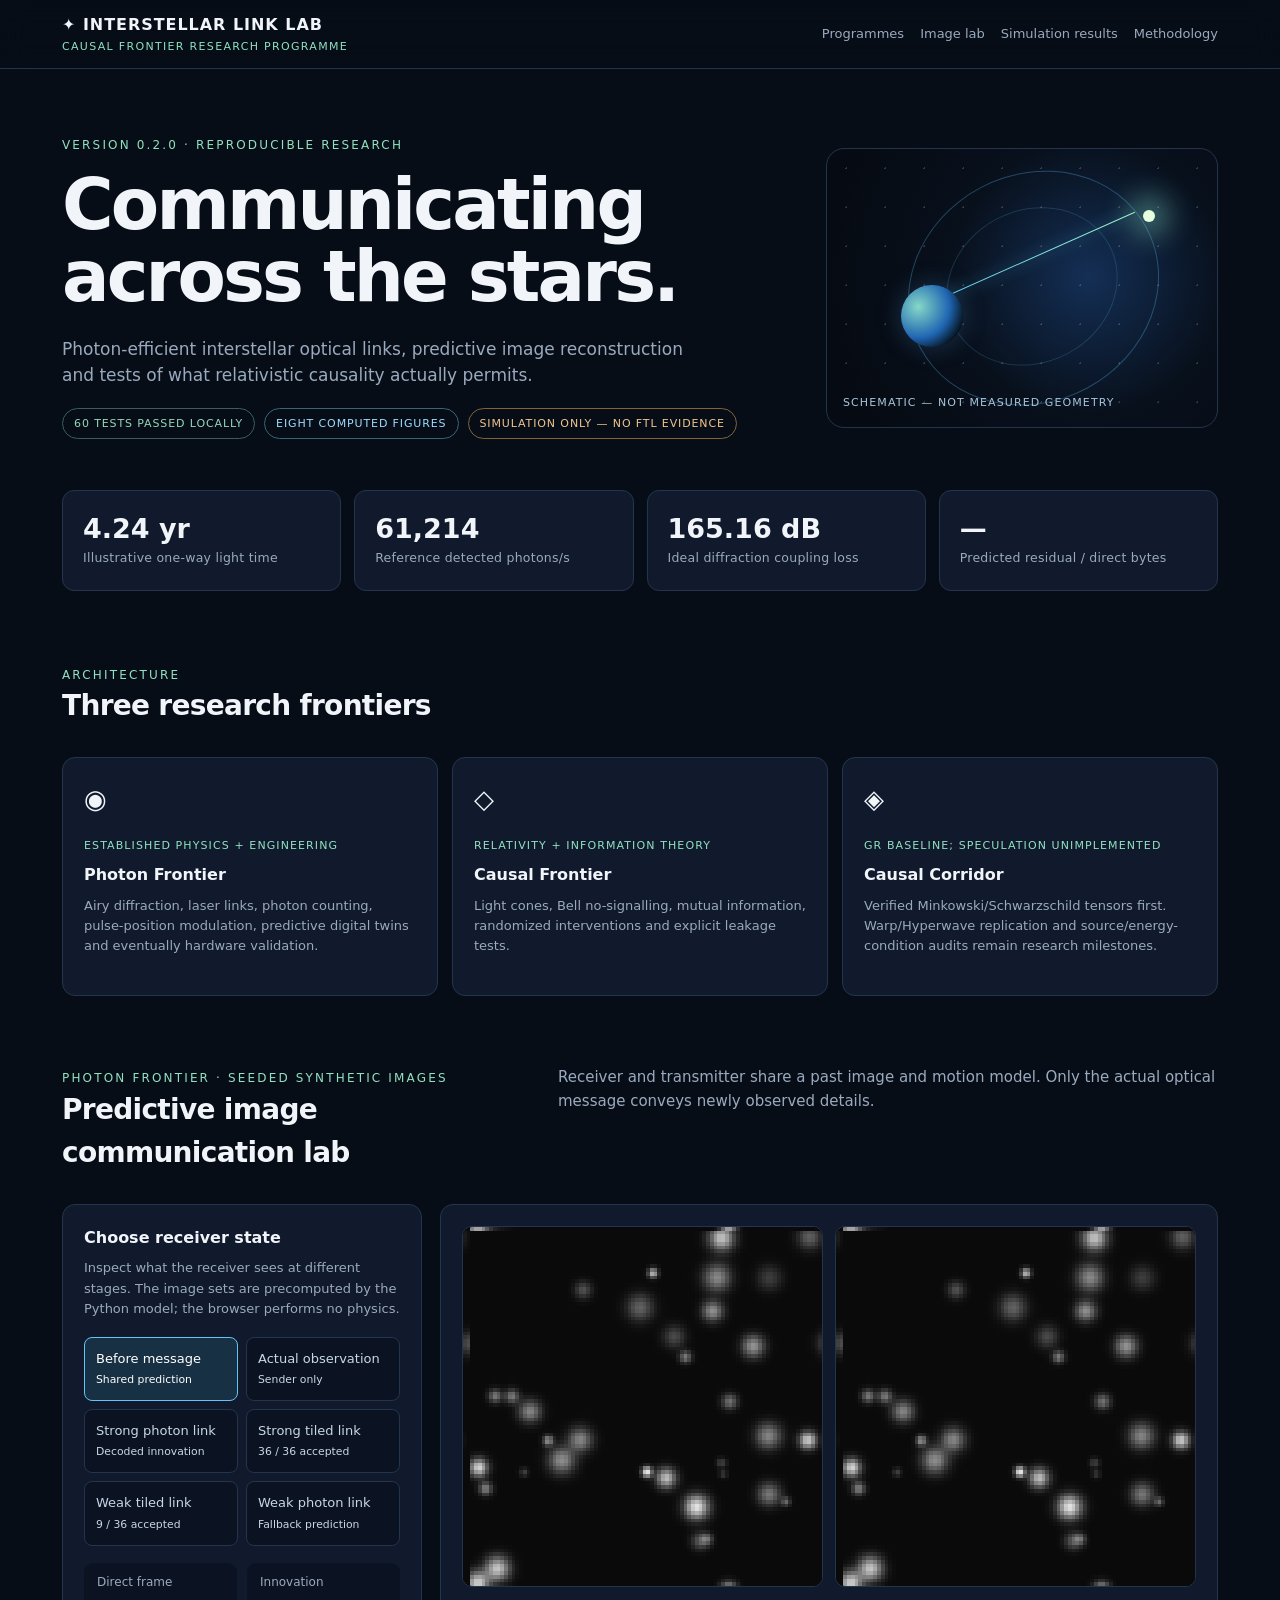
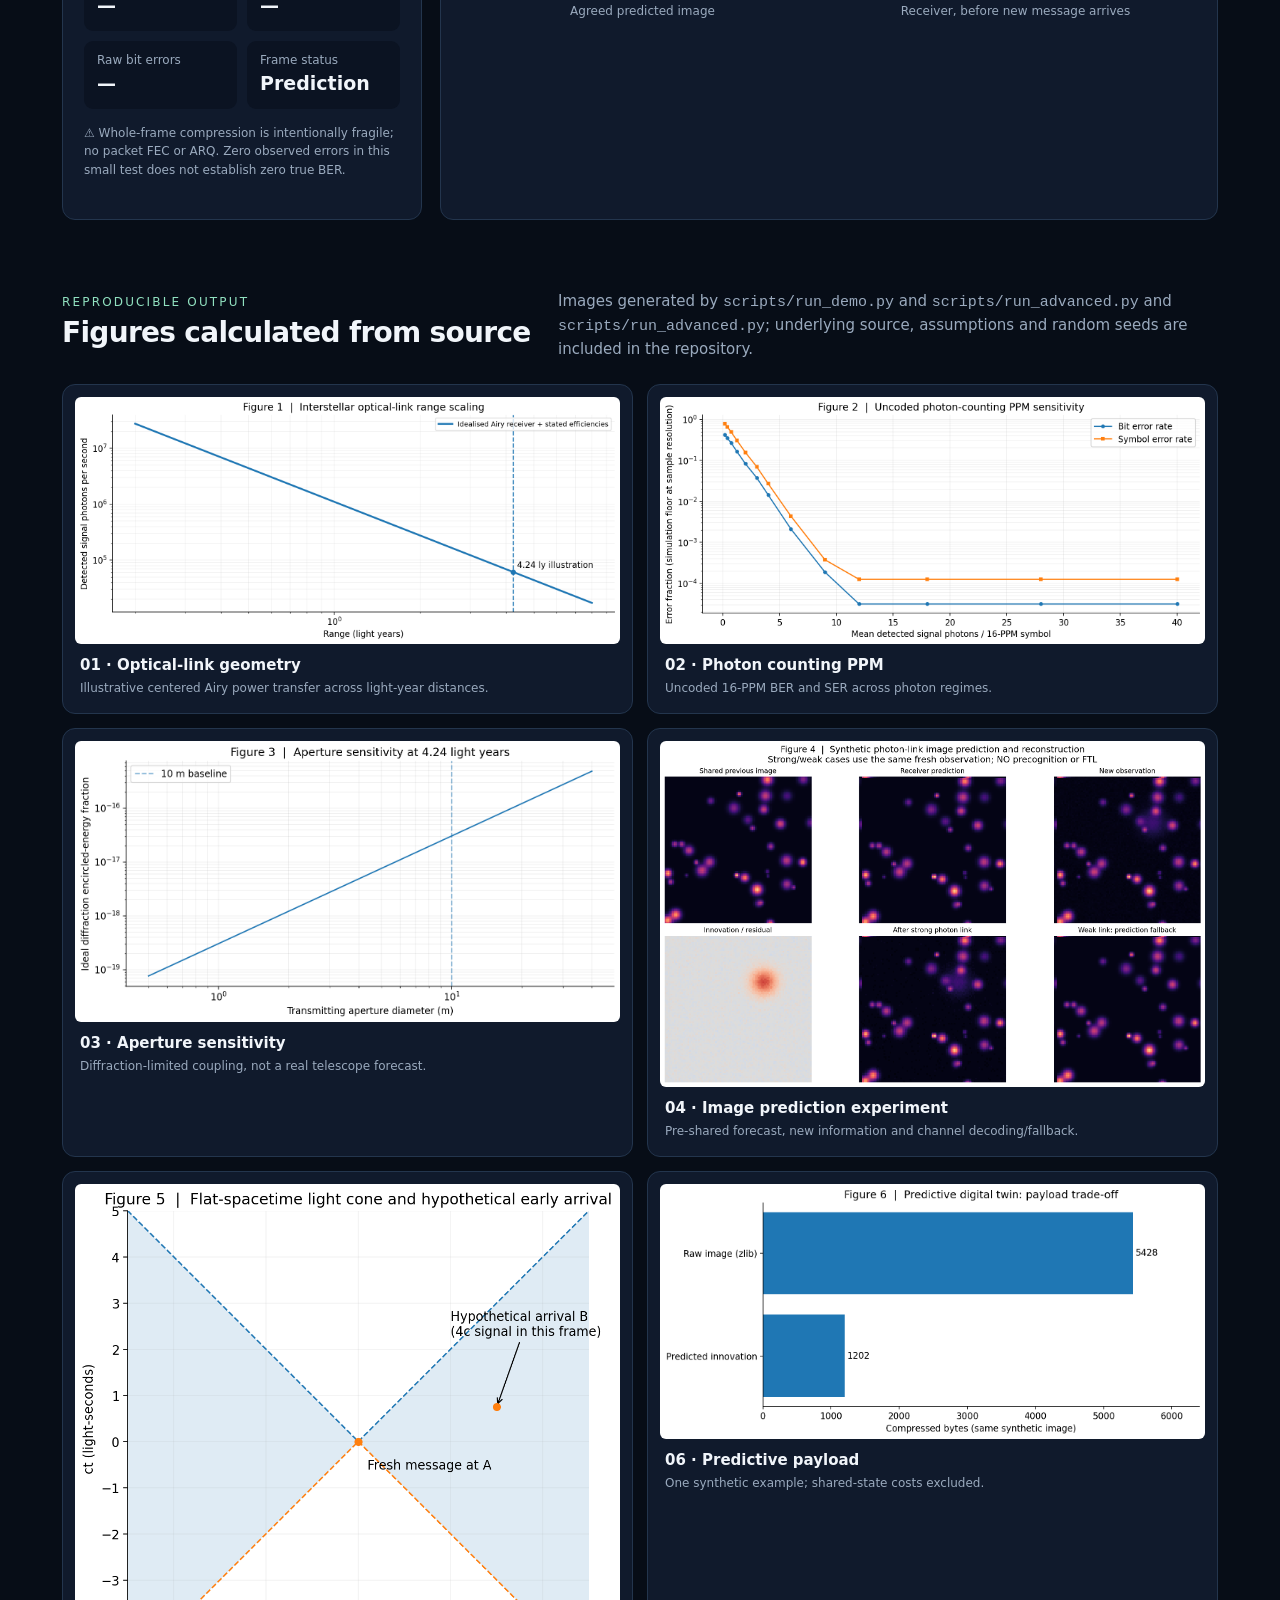
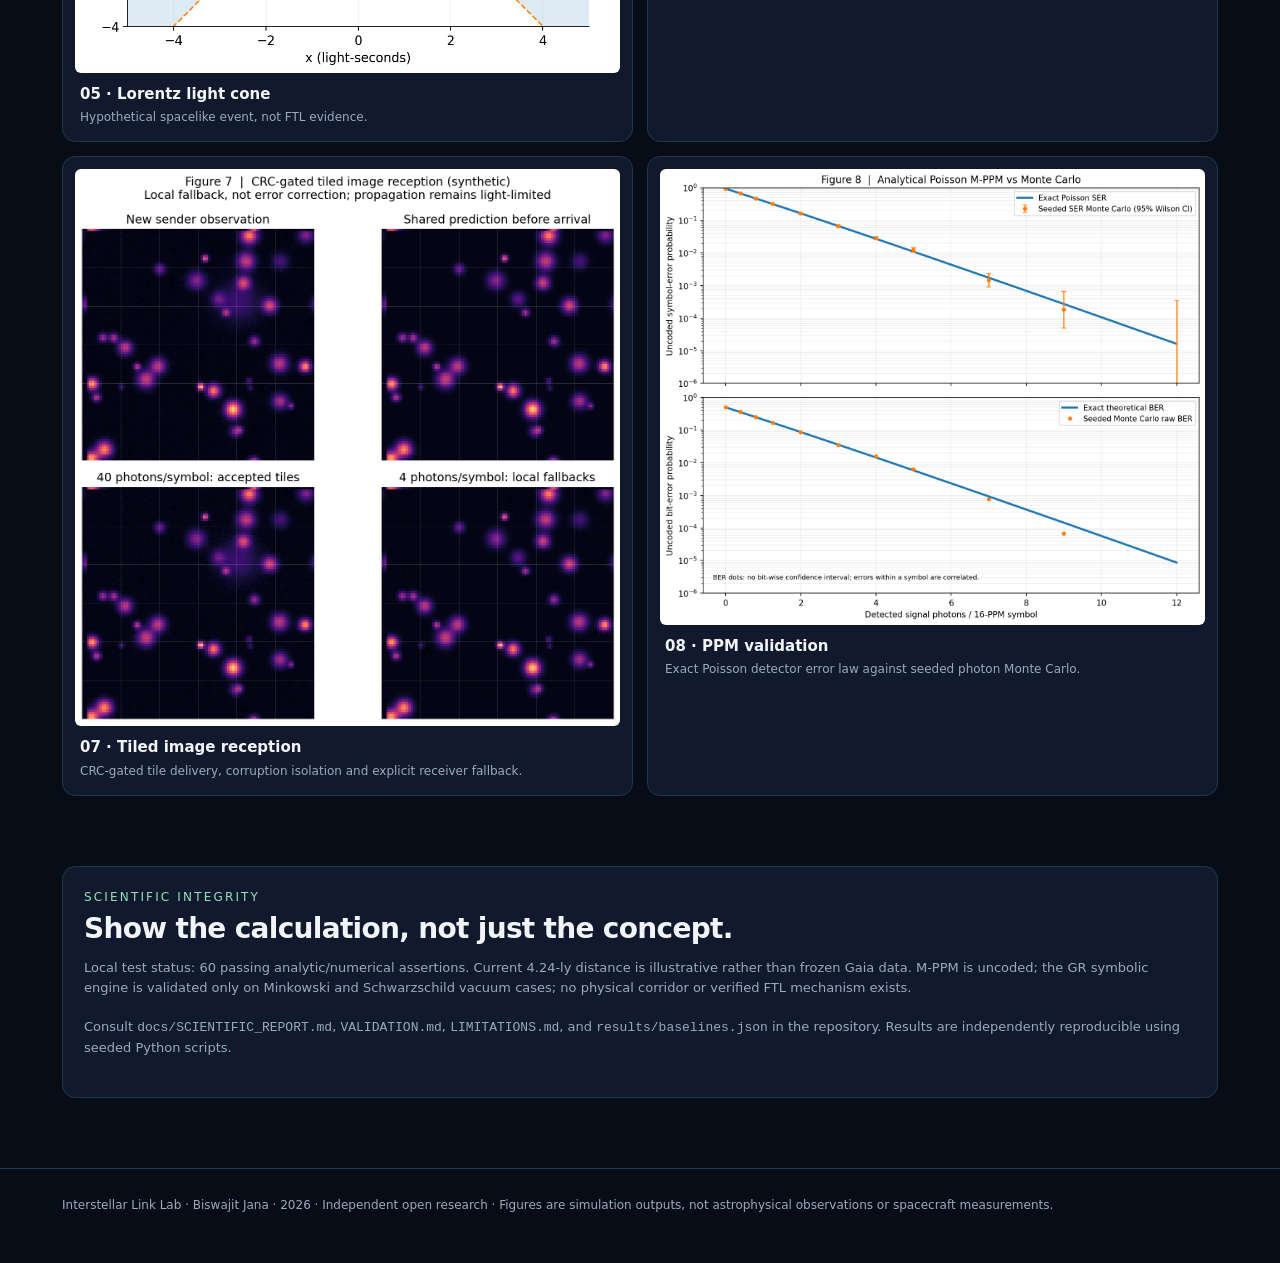
==== docs/index.html @ dd7d1477 "Publish standalone v0.2 scientific simulation viewer" ====
<!DOCTYPE html>
<html lang="en"><head><meta charset="utf-8"><meta name="viewport" content="width=device-width,initial-scale=1"><title>Interstellar Link Lab | Scientific Simulation</title>
<style>
:root{--bg:#070d17;--surface:#101a2c;--border:#23354d;--text:#f1f5fa;--muted:#9aaabe;--a:#63c5f6;--b:#91e1c0;--orange:#e2b87b}
*{box-sizing:border-box}body{margin:0;background:var(--bg);color:var(--text);font:15px/1.55 system-ui,-apple-system,'Segoe UI',sans-serif}
a{color:var(--a)}.shell{max-width:1200px;margin:auto;padding:0 22px}.bar{position:sticky;top:0;z-index:5;border-bottom:1px solid var(--border);background:#070d17ec;backdrop-filter:blur(14px)}
.nav{min-height:68px;display:flex;align-items:center;justify-content:space-between;gap:16px}.brand{font-size:16px;font-weight:750;letter-spacing:.06em}.tag{font-size:11px;text-transform:uppercase;letter-spacing:.12em;color:var(--b)}nav{display:flex;gap:16px}nav a{color:var(--muted);text-decoration:none;font-size:13px}nav a:hover{color:#fff}
.hero{padding:67px 0 35px;display:grid;grid-template-columns:1.3fr .7fr;gap:36px;align-items:center}.eyebrow{color:var(--b);font-size:12px;letter-spacing:.18em;text-transform:uppercase}h1{font-size:clamp(39px,5.5vw,73px);line-height:1.03;letter-spacing:-.04em;margin:14px 0 22px;font-weight:770}h2{font-size:28px;letter-spacing:-.025em;margin:0 0 8px}h3{font-size:16px;margin:0 0 8px}p{color:var(--muted);margin:0 0 18px}.hero p{font-size:17px;max-width:650px}
.spaceart{height:280px;border:1px solid var(--border);border-radius:18px;overflow:hidden;background:radial-gradient(circle at 67% 46%,#142f55 0,#08101c 45%,#060b13 85%);position:relative}.spaceart:before{content:'';position:absolute;inset:0;background-image:radial-gradient(#f3f7fa 1px, transparent 1px);background-size:39px 39px;opacity:.18}.orbit{position:absolute;border:1px solid #5ab6ed54;border-radius:50%;left:20%;top:9%;width:66%;height:82%;transform:rotate(-28deg)}.orb2{left:30%;top:22%;width:45%;height:55%;opacity:.6}.beam{position:absolute;left:24%;top:57%;width:60%;height:1px;background:linear-gradient(90deg,#5dccff,#9cf3c5);transform:rotate(-24deg);transform-origin:left;box-shadow:0 0 14px #58c8ff}.earth{position:absolute;width:62px;height:62px;border-radius:50%;left:19%;top:49%;background:radial-gradient(circle at 28% 35%,#86d8c8,#1f65b2 52%,#061521 78%);box-shadow:0 0 24px #569ee544}.star{position:absolute;width:12px;height:12px;border-radius:50%;right:16%;top:22%;background:#e6ffde;box-shadow:0 0 28px 14px #8be9cf66}.orbit-label{position:absolute;bottom:16px;left:16px;color:#a8c4d9;font-size:11px;letter-spacing:.1em;text-transform:uppercase}
.status{display:flex;gap:9px;flex-wrap:wrap;margin-top:20px}.pill{border:1px solid #38647b;color:#9bdcff;font-size:11px;letter-spacing:.08em;text-transform:uppercase;border-radius:99px;padding:6px 11px}.pill.warn{border-color:#806339;color:#efc58f}.pill.green{border-color:#375f57;color:#94d8ba}
.stats{display:grid;grid-template-columns:repeat(4,1fr);gap:13px;padding:16px 0 40px}.stat{padding:20px;border:1px solid var(--border);background:var(--surface);border-radius:12px}.stat strong{font-size:27px;display:block;line-height:1.3;font-variant-numeric:tabular-nums}.stat small{color:var(--muted);letter-spacing:.02em}
.section{margin:35px 0 70px}.sec-head{margin-bottom:21px;display:flex;align-items:baseline;justify-content:space-between;gap:18px}.sec-head p{max-width:660px;margin:0}.grid{display:grid;grid-template-columns:repeat(3,1fr);gap:14px}.panel{border:1px solid var(--border);border-radius:13px;background:var(--surface);padding:21px}.panel p{font-size:13px}.icon{font-size:26px;margin-bottom:14px}.panel .label{display:inline-block;font-size:11px;color:var(--b);text-transform:uppercase;letter-spacing:.1em;margin-bottom:9px}
.viewer{display:grid;grid-template-columns:360px 1fr;gap:18px}.selector{display:grid;grid-template-columns:repeat(2,1fr);gap:8px;margin:17px 0}.selector button,.tabs button{border:1px solid var(--border);border-radius:8px;background:#0b1322;color:#c7d7e7;padding:11px;cursor:pointer;text-align:left;font:inherit;font-size:13px}.selector button.active,.tabs button.active{border-color:var(--a);background:#173044;color:white}.display{display:grid;grid-template-columns:1fr 1fr;gap:12px}.display figure{margin:0}.display img{width:100%;aspect-ratio:1/1;object-fit:contain;image-rendering:pixelated;background:black;border:1px solid var(--border);border-radius:10px}.display figcaption{color:var(--muted);font-size:12px;margin-top:8px;text-align:center}
.metric-inline{display:grid;grid-template-columns:1fr 1fr;gap:10px}.metric-inline span{padding:10px 13px;background:#0b1322;border-radius:9px;color:var(--muted);font-size:12px}.metric-inline b{display:block;color:var(--text);font-size:19px}.gallery{display:grid;grid-template-columns:repeat(2,1fr);gap:14px}.figure-card{border:1px solid var(--border);border-radius:13px;padding:12px;background:#101a2c}.figure-card img{width:100%;display:block;border-radius:6px}.figure-card strong{display:block;margin:10px 5px 2px}.figure-card p{font-size:12px;margin:0 5px 3px}.footer{border-top:1px solid var(--border);padding:27px 0 50px;font-size:12px;color:var(--muted)}
@media(max-width:850px){.hero{grid-template-columns:1fr}.spaceart{height:225px}.stats,.grid{grid-template-columns:repeat(2,1fr)}.viewer{grid-template-columns:1fr}nav{display:none}}@media(max-width:520px){.stats,.grid,.gallery{grid-template-columns:1fr}.hero{padding-top:38px}.display{gap:8px}.stat strong{font-size:24px}}
</style></head><body>
<div class="bar"><div class="shell nav"><div><div class="brand">✦ INTERSTELLAR LINK LAB</div><div class="tag">Causal Frontier research programme</div></div><nav><a href="#programmes">Programmes</a><a href="#image-lab">Image lab</a><a href="#figures">Simulation results</a><a href="#methods">Methodology</a></nav></div></div>
<main class="shell"><section class="hero"><div><div class="eyebrow">Version 0.2.0 · Reproducible research</div><h1>Communicating<br>across the stars.</h1><p>Photon-efficient interstellar optical links, predictive image reconstruction and tests of what relativistic causality actually permits.</p><div class="status"><span class="pill green">60 tests passed locally</span><span class="pill">Eight computed figures</span><span class="pill warn">Simulation only — no FTL evidence</span></div></div><div class="spaceart" role="img" aria-label="Illustrative geometric Earth to star optical link"><div class="orbit"></div><div class="orbit orb2"></div><div class="beam"></div><div class="earth"></div><div class="star"></div><div class="orbit-label">Schematic — not measured geometry</div></div></section>
<div class="stats"><div class="stat"><strong>4.24 yr</strong><small>Illustrative one-way light time</small></div><div class="stat"><strong id="signal">61,214</strong><small>Reference detected photons/s</small></div><div class="stat"><strong id="loss">165.16 dB</strong><small>Ideal diffraction coupling loss</small></div><div class="stat"><strong id="compression">—</strong><small>Predicted residual / direct bytes</small></div></div>
<section id="programmes" class="section"><div class="sec-head"><div><div class="eyebrow">Architecture</div><h2>Three research frontiers</h2></div></div><div class="grid"><article class="panel"><div class="icon">◉</div><span class="label">Established physics + engineering</span><h3>Photon Frontier</h3><p>Airy diffraction, laser links, photon counting, pulse-position modulation, predictive digital twins and eventually hardware validation.</p></article><article class="panel"><div class="icon">◇</div><span class="label">Relativity + information theory</span><h3>Causal Frontier</h3><p>Light cones, Bell no-signalling, mutual information, randomized interventions and explicit leakage tests.</p></article><article class="panel"><div class="icon">◈</div><span class="label">GR baseline; speculation unimplemented</span><h3>Causal Corridor</h3><p>Verified Minkowski/Schwarzschild tensors first. Warp/Hyperwave replication and source/energy-condition audits remain research milestones.</p></article></div></section>
<section id="image-lab" class="section"><div class="sec-head"><div><div class="eyebrow">Photon Frontier · seeded synthetic images</div><h2>Predictive image communication lab</h2></div><p>Receiver and transmitter share a past image and motion model. Only the actual optical message conveys newly observed details.</p></div><div class="viewer"><aside class="panel"><h3>Choose receiver state</h3><p>Inspect what the receiver sees at different stages. The image sets are precomputed by the Python model; the browser performs no physics.</p><div class="selector"><button data-state="prediction" class="active">Before message<br><small>Shared prediction</small></button><button data-state="truth">Actual observation<br><small>Sender only</small></button><button data-state="strong">Strong photon link<br><small>Decoded innovation</small></button><button data-state="tiled_strong">Strong tiled link<br><small>36 / 36 accepted</small></button><button data-state="tiled_weak">Weak tiled link<br><small>9 / 36 accepted</small></button><button data-state="weak">Weak photon link<br><small>Fallback prediction</small></button></div><div class="metric-inline"><span>Direct frame<b id="direct">—</b></span><span>Innovation<b id="payload">—</b></span><span>Raw bit errors<b id="errors">—</b></span><span>Frame status<b id="frame">Prediction</b></span></div><p style="font-size:12px;margin-top:15px">⚠ Whole-frame compression is intentionally fragile; no packet FEC or ARQ. Zero observed errors in this small test does not establish zero true BER.</p></aside><div class="panel display"><figure><img src="[data-uri]" alt="Predicted star-field frame" id="predImg"><figcaption>Agreed predicted image</figcaption></figure><figure><img src="[data-uri]" alt="Receiver image" id="resultImg"><figcaption id="resultCaption">Receiver, before new message arrives</figcaption></figure></div></div></section>
<section id="figures" class="section"><div class="sec-head"><div><div class="eyebrow">Reproducible output</div><h2>Figures calculated from source</h2></div><p>Images generated by <code>scripts/run_demo.py</code> and <code>scripts/run_advanced.py</code> and <code>scripts/run_advanced.py</code>; underlying source, assumptions and random seeds are included in the repository.</p></div><div class="gallery">
<article class="figure-card"><img src="[data-uri]" alt="Log scale optical detection versus range"><strong>01 · Optical-link geometry</strong><p>Illustrative centered Airy power transfer across light-year distances.</p></article><article class="figure-card"><img src="[data-uri]" alt="Pulse position modulation error curves"><strong>02 · Photon counting PPM</strong><p>Uncoded 16-PPM BER and SER across photon regimes.</p></article><article class="figure-card"><img src="[data-uri]" alt="Diffraction coupling versus telescope diameter"><strong>03 · Aperture sensitivity</strong><p>Diffraction-limited coupling, not a real telescope forecast.</p></article><article class="figure-card"><img src="[data-uri]" alt="Six-panel image prediction demonstration"><strong>04 · Image prediction experiment</strong><p>Pre-shared forecast, new information and channel decoding/fallback.</p></article><article class="figure-card"><img src="[data-uri]" alt="Minkowski causal light cone"><strong>05 · Lorentz light cone</strong><p>Hypothetical spacelike event, not FTL evidence.</p></article><article class="figure-card"><img src="[data-uri]" alt="Image compression byte bar chart"><strong>06 · Predictive payload</strong><p>One synthetic example; shared-state costs excluded.</p></article>
<article class="figure-card"><img src="[data-uri]" alt="Strong and weak CRC-gated tiled image reconstruction"><strong>07 · Tiled image reception</strong><p>CRC-gated tile delivery, corruption isolation and explicit receiver fallback.</p></article><article class="figure-card"><img src="[data-uri]" alt="Analytical Poisson PPM bit error rate and Monte Carlo confidence intervals"><strong>08 · PPM validation</strong><p>Exact Poisson detector error law against seeded photon Monte Carlo.</p></article></div></section>
<section id="methods" class="section"><div class="panel"><div class="eyebrow">Scientific integrity</div><h2>Show the calculation, not just the concept.</h2><p>Local test status: 60 passing analytic/numerical assertions. Current 4.24-ly distance is illustrative rather than frozen Gaia data. M-PPM is uncoded; the GR symbolic engine is validated only on Minkowski and Schwarzschild vacuum cases; no physical corridor or verified FTL mechanism exists.</p><p>Consult <code>docs/SCIENTIFIC_REPORT.md</code>, <code>VALIDATION.md</code>, <code>LIMITATIONS.md</code>, and <code>results/baselines.json</code> in the repository. Results are independently reproducible using seeded Python scripts.</p></div></section></main>
<footer class="footer"><div class="shell">Interstellar Link Lab · Biswajit Jana · 2026 · Independent open research · Figures are simulation outputs, not astrophysical observations or spacecraft measurements.</div></footer>
<script id="advanced" type="application/json">{"release": "0.2.0", "generated_from": "scripts/run_advanced.py", "assumptions": {"synthetic_image": true, "ppm_M": 16, "ppm_background_per_slot_for_ber_curve": 0.02, "tiled_image_mean_background_per_slot": 0.0004492401540128498, "ideal_channel": "independent Poisson counts, known slots and framing, no FEC", "target": "Illustrative fixed 4.24 ly; no Gaia ephemeris"}, "packetized_image": {"strong": {"tiles": 36, "accepted_tiles": 36, "fallback_tiles": 0, "wire_bytes": 2480, "compressed_tile_payload_bytes": 2120, "bit_errors": 0, "transmitted_bits": 19840, "raw_ber": 0.0, "reconstruction_rmse": 1.1562969209698883, "scientific_status": "Toy framed ideal Poisson channel, assumed perfect tile boundaries, no FEC/ARQ/clock recovery"}, "weak": {"tiles": 36, "accepted_tiles": 9, "fallback_tiles": 27, "wire_bytes": 2480, "compressed_tile_payload_bytes": 2120, "bit_errors": 186, "transmitted_bits": 19840, "raw_ber": 0.009375, "reconstruction_rmse": 4.588183986248445, "scientific_status": "Toy framed ideal Poisson channel, assumed perfect tile boundaries, no FEC/ARQ/clock recovery"}, "tile_size": 16, "payload_vs_monolithic_zlib_bytes": 1202}, "ppm_analytic_comparison": {"signal_photons_per_symbol": [0.0, 0.4, 0.8, 1.25, 2.0, 3.0, 4.0, 5.0, 7.0, 9.0, 12.0], "analytic_ber": [0.5000000000000465, 0.35440643758308293, 0.25052310140779965, 0.16907818741966535, 0.08726599523182739, 0.03576705382762509, 0.014520301348865417, 0.005848281517506315, 0.0009307957840227606, 0.00014522642401146869, 8.706661374742927e-06], "analytic_ser": [0.9375000000000873, 0.6645120704682805, 0.46973081513962434, 0.3170216014118725, 0.16362374105967636, 0.06706322592679703, 0.027225565029122656, 0.010965527845324341, 0.0017452420950426761, 0.0002722995450215038, 1.6324990077642987e-05], "monte_carlo_ber": [0.50175, 0.3588636363636364, 0.2509090909090909, 0.16847727272727273, 0.08561363636363636, 0.03518181818181818, 0.015863636363636364, 0.006363636363636364, 0.0007727272727272727, 6.818181818181818e-05, 0.0], "monte_carlo_ser": [0.9411818181818182, 0.6732727272727272, 0.46863636363636363, 0.31636363636363635, 0.16263636363636363, 0.06681818181818182, 0.028363636363636365, 0.012545454545454545, 0.0014545454545454545, 0.0001818181818181818, 0.0], "ser_wilson_lower": [0.9366289943400347, 0.6644488002592616, 0.45932357313515937, 0.30773826776780366, 0.15585801243943595, 0.06230136808376263, 0.025422154386959994, 0.010629085010169062, 0.0008955560462741494, 4.986251958124328e-05, 0.0], "ser_wilson_upper": [0.9454266074534333, 0.6819756747084594, 0.47797105232976, 0.3251172204615791, 0.16965026321365292, 0.07163744449693488, 0.03163441637246471, 0.01480216641851931, 0.0023616209091393225, 0.000662748512669535, 0.0003491016146561078], "bits_each": 44000, "independent_symbols_each": 11000}, "interpretation": "CRC gating detects most byte corruption but corrects nothing; packet boundaries assumed; no FTL claim"}</script>
<script id="baselines" type="application/json">{"release": "0.2.0", "generated_from": "scripts/run_demo.py", "random_seeds": {"ppm": 41, "image": 23, "image_photon_channel": 7, "bell": 11, "permutation": 21}, "geometry": {"distance_ly": 4.24, "light_time_years": 4.24, "data_status": "Illustrative static distance; not Gaia astrometric reduction"}, "link_config": {"range_m": 4.011349720374259e+16, "wavelength_m": 1.064e-06, "transmit_power_w": 1000.0, "transmit_diameter_m": 10.0, "receive_diameter_m": 30.0, "optical_efficiency": 0.5, "detector_efficiency": 0.75, "pointing_efficiency": 1.0, "background_counts_s": 100.0, "dark_counts_s": 10.0}, "link": {"coupling_fraction": 3.047599986953746e-17, "diffraction_loss_db": 165.16042036958166, "airy_first_null_rad": 1.2980800000000002e-07, "received_optical_w": 1.523799993476873e-14, "photon_energy_j": 1.8669603920572636e-19, "detected_signal_photons_s": 61214.47460641153, "detected_noise_counts_s": 110.0, "signal_to_noise_count_rate": 556.4952236946502, "light_time_s": 133804224.0, "assumptions": "Ideal circular unobstructed pupil, centered Airy receiver, specified scalar losses; illustrative engineering baseline, not mission forecast"}, "ppm_reference": {"M": 16, "signal_photons_per_symbol": 8.0, "background_per_slot": 0.02, "symbols": 12000, "symbol_error_rate": 0.0003333333333333333, "bit_error_rate": 0.000125, "raw_bits_per_detected_signal_photon": 0.5, "interpretation": "Uncoded raw modulation bits / mean detected signal photons; not achieved information capacity"}, "image_prediction": {"resolution_px": [96, 96], "residual_payload_bytes": 1202, "direct_image_zlib_bytes": 5428, "residual_vs_direct_ratio": 0.22144436256448047, "prediction_rmse_graylevels": 4.60612232221662, "reconstruction_rmse_graylevels": 1.1562969209698883, "reconstruction_max_abs_error_graylevels": 2.0, "quantization_step_graylevels": 4, "validation": "Synthetic data, shared prior reference and known shift, noiseless decoded residual; excludes initial shared state cost"}, "image_channel_strong": {"ppm_order": 16, "signal_photons_per_symbol": 40, "seconds_per_symbol": 0.0006534402240186907, "mean_background_counts_per_slot": 0.004492401540128498, "symbols_for_payload": 2404, "uncoded_payload_duration_s": 1.5708702985409324, "raw_modulation_bits_per_second": 6121.447460641153, "propagation_light_time_years": 4.24, "arrival_after_generation_s": 133804225.5708703, "assumptions": "No peak laser power, clock synchronisation, framing, FEC, duty cycle, point-ahead, or acquisition constraints included", "bits": 9616, "bit_errors": 0, "raw_ber": 0.0, "payload_identical": true, "zlib_frame_decode_success": true, "used_prediction_fallback": false, "frame_rmse_graylevels": 1.1562969209698883, "note": "Whole-frame zlib (no ARQ, no packet-level resilience); a single corrupted byte can destroy reconstruction"}, "image_channel_weak": {"ppm_order": 16, "signal_photons_per_symbol": 2.5, "seconds_per_symbol": 4.084001400116817e-05, "mean_background_counts_per_slot": 0.00028077509625803115, "symbols_for_payload": 2404, "uncoded_payload_duration_s": 0.09817939365880828, "raw_modulation_bits_per_second": 97943.15937025845, "propagation_light_time_years": 4.24, "arrival_after_generation_s": 133804224.0981794, "assumptions": "No peak laser power, clock synchronisation, framing, FEC, duty cycle, point-ahead, or acquisition constraints included", "bits": 9616, "bit_errors": 372, "raw_ber": 0.03868552412645591, "payload_identical": false, "zlib_frame_decode_success": false, "used_prediction_fallback": true, "frame_rmse_graylevels": 4.60612232221662, "note": "Whole-frame zlib (no ARQ, no packet-level resilience); a single corrupted byte can destroy reconstruction"}, "bell_null_permutation": {"mutual_information_bits": 8.582496390581668e-06, "permutation_p_value": 0.8025, "permutations": 399, "null_mean_bits": 0.0001318852471681217}, "positive_copy_permutation": {"mutual_information_bits": 0.9997017423210122, "permutation_p_value": 0.0025, "permutations": 399, "null_mean_bits": 0.00012340244742438307}, "moving_endpoints_test": {"approaching_0p1c_s": 0.9090909090909091, "receding_0p1c_s": 1.1111111111111112, "note": "Demonstration-only velocity 0.1 c, not Proxima radial motion; Gaia/SPICE integration pending"}, "tachyonic_thought_experiment": {"initial_dt_s": 0.25, "boosted_dt_s": -0.2886751345948129, "event_separation": "spacelike", "note": "Hypothetical nonphysical propagation law; reversed ordering alone does not establish a causal loop"}, "scientific_qualification": "No experimentally demonstrated FTL communication, no published link validation, no real astrometry, no physical warp model"}</script><script>
'use strict';const results=JSON.parse(document.getElementById('baselines').textContent);
document.querySelector('#signal').textContent=Math.round(results.link.detected_signal_photons_s).toLocaleString('en-GB');
document.querySelector('#loss').textContent=results.link.diffraction_loss_db.toFixed(2)+' dB';
document.querySelector('#compression').textContent=results.image_prediction.residual_vs_direct_ratio.toFixed(3)+'×';
document.querySelector('#direct').textContent=results.image_prediction.direct_image_zlib_bytes+' B';
document.querySelector('#payload').textContent=results.image_prediction.residual_payload_bytes+' B';
const advanced=JSON.parse(document.getElementById('advanced').textContent);
const advanced=JSON.parse(document.getElementById('advanced').textContent);
const states={prediction:['prediction.png','Receiver before new data', '—','Prediction'],truth:['truth.png','Actual new sender observation','—','Sender only'],strong:['strong.png','Received and decoded from photon channel',results.image_channel_strong.bit_errors,'Decoded'],weak:['weak.png','Weak channel: whole-frame fallback',results.image_channel_weak.bit_errors,'Fallback'],tiled_strong:['tiled_strong.png','Strong link: CRC tiles '+advanced.packetized_image.strong.accepted_tiles+'/36 accepted',advanced.packetized_image.strong.bit_errors,'36 tiles accepted'],tiled_weak:['tiled_weak.png','Weak link: CRC tiles '+advanced.packetized_image.weak.accepted_tiles+'/36 accepted',advanced.packetized_image.weak.bit_errors,'Local fallback']};
for(const button of document.querySelectorAll('[data-state]'))button.addEventListener('click',()=>{for(const b of document.querySelectorAll('[data-state]'))b.classList.remove('active');button.classList.add('active');const [img,caption,errors,status]=states[button.dataset.state];document.querySelector('#resultImg').src='assets/'+img;document.querySelector('#resultCaption').textContent=caption;document.querySelector('#errors').textContent=errors;document.querySelector('#frame').textContent=status});
</script></body></html>
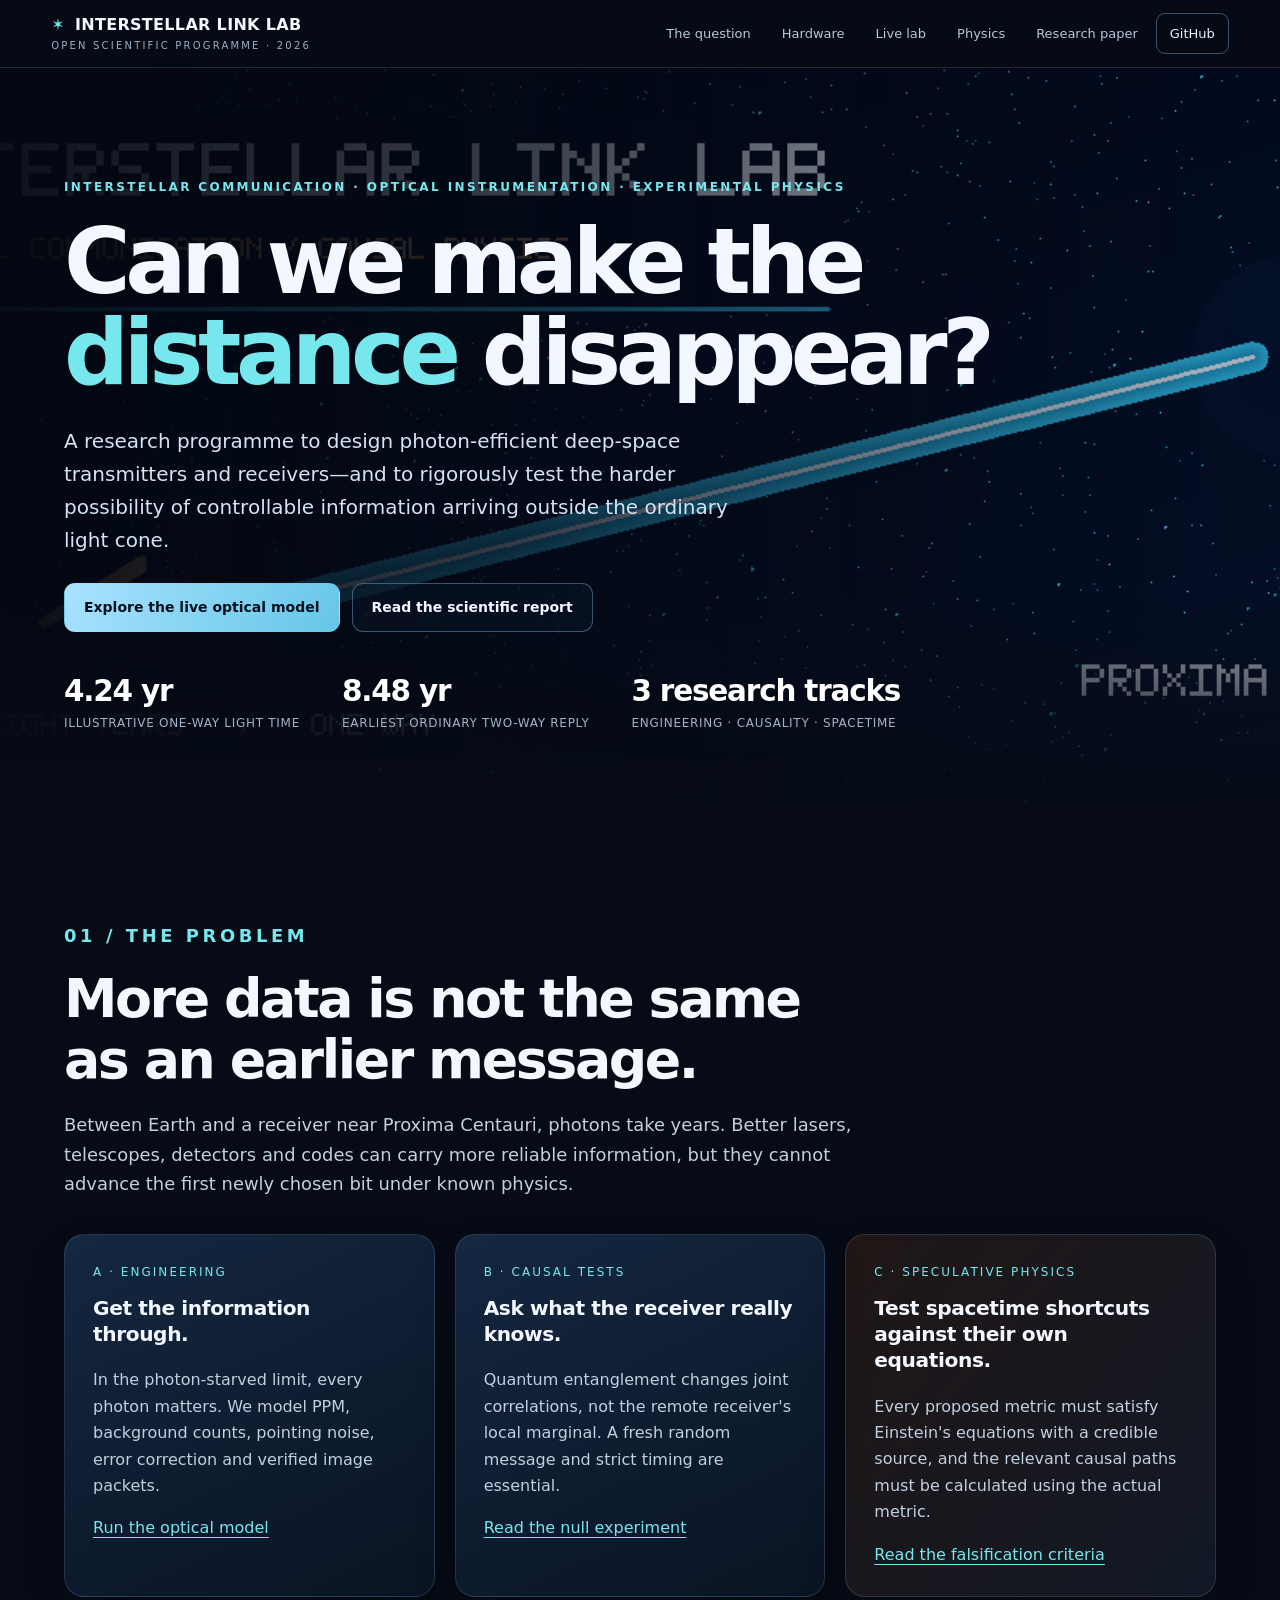
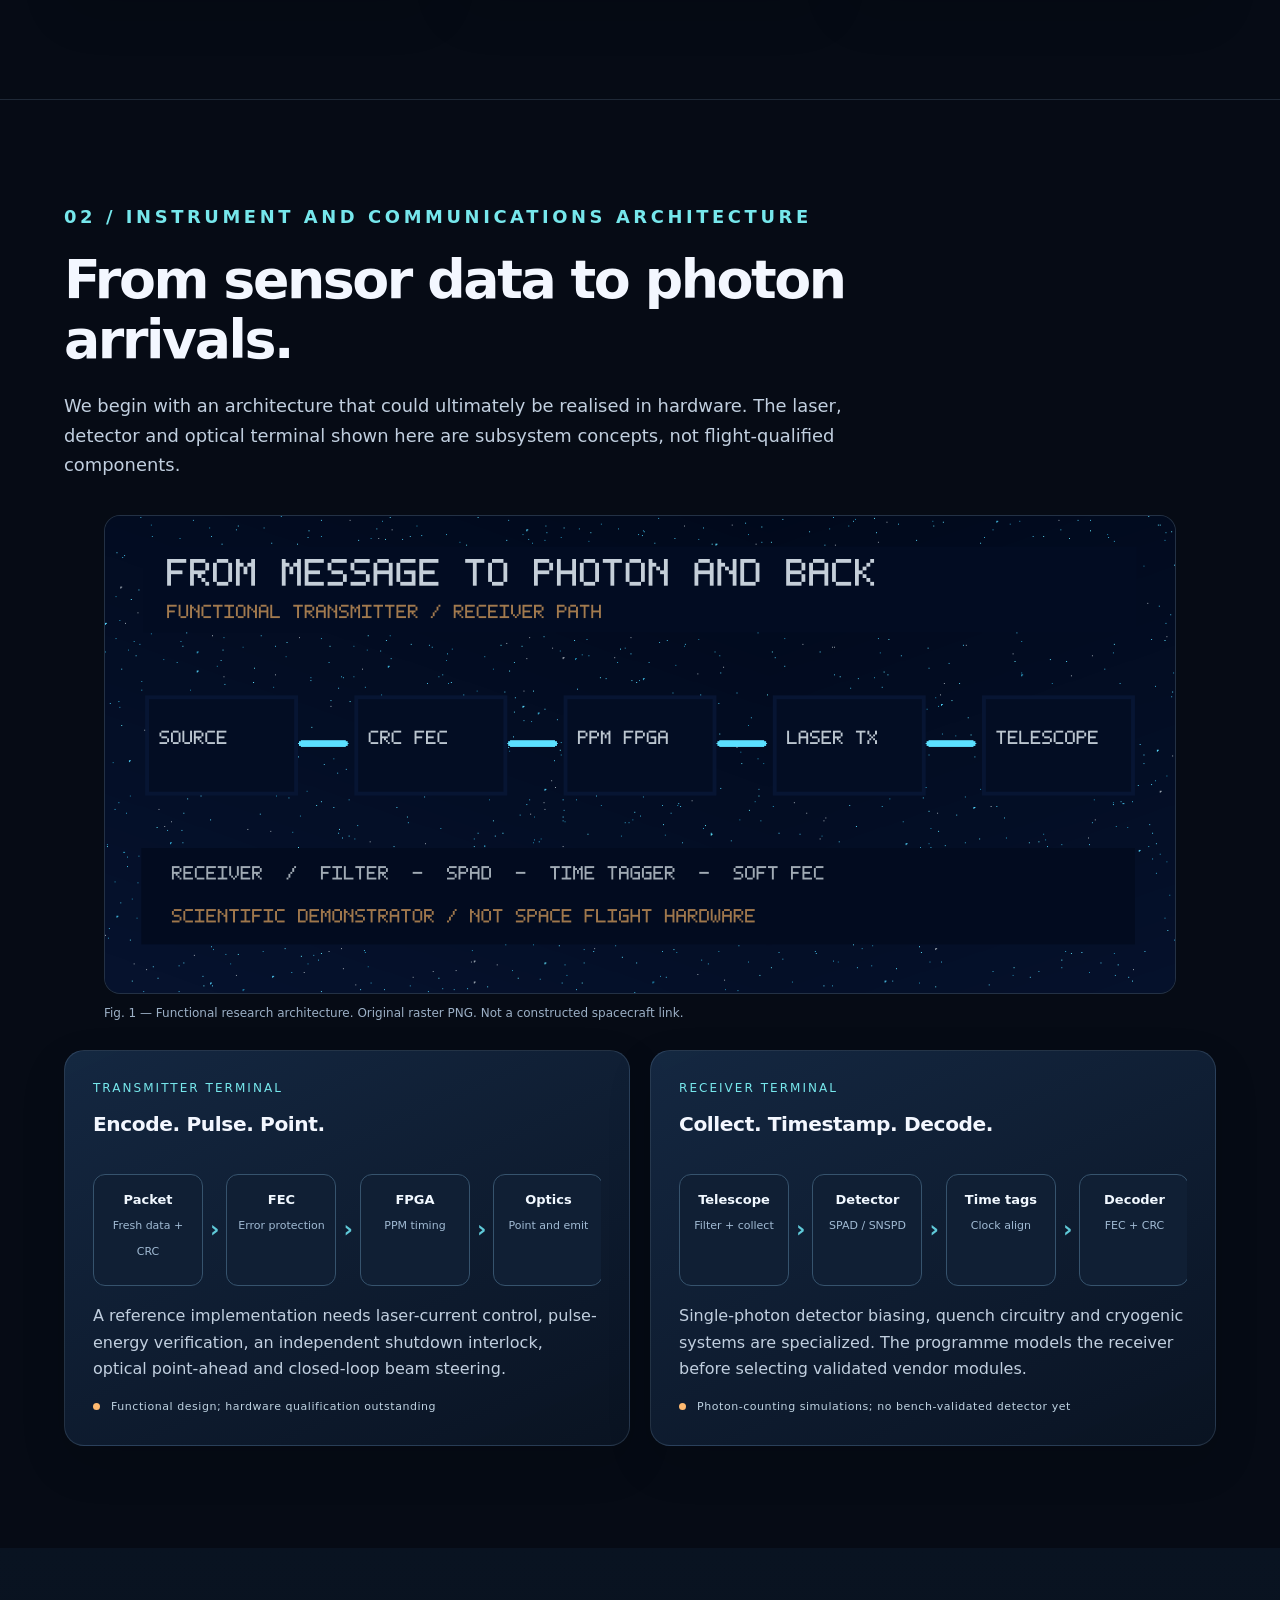
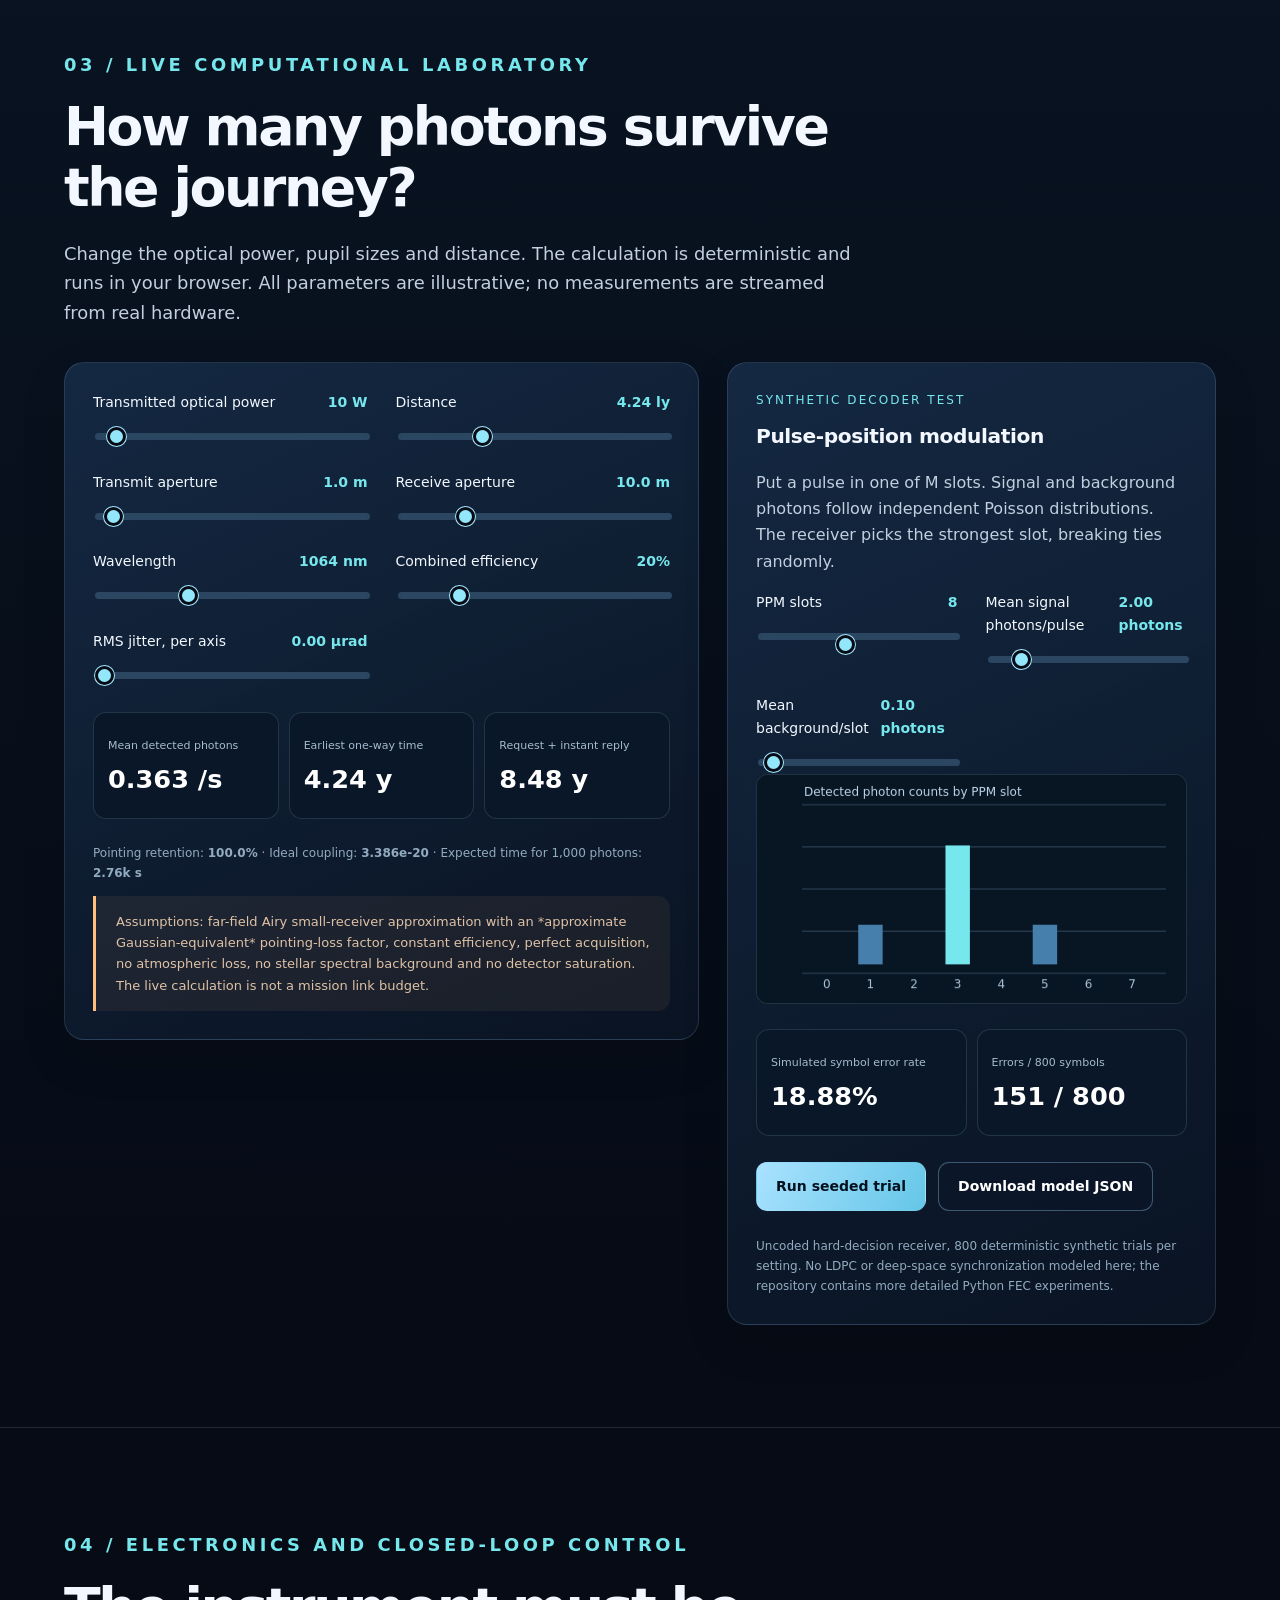
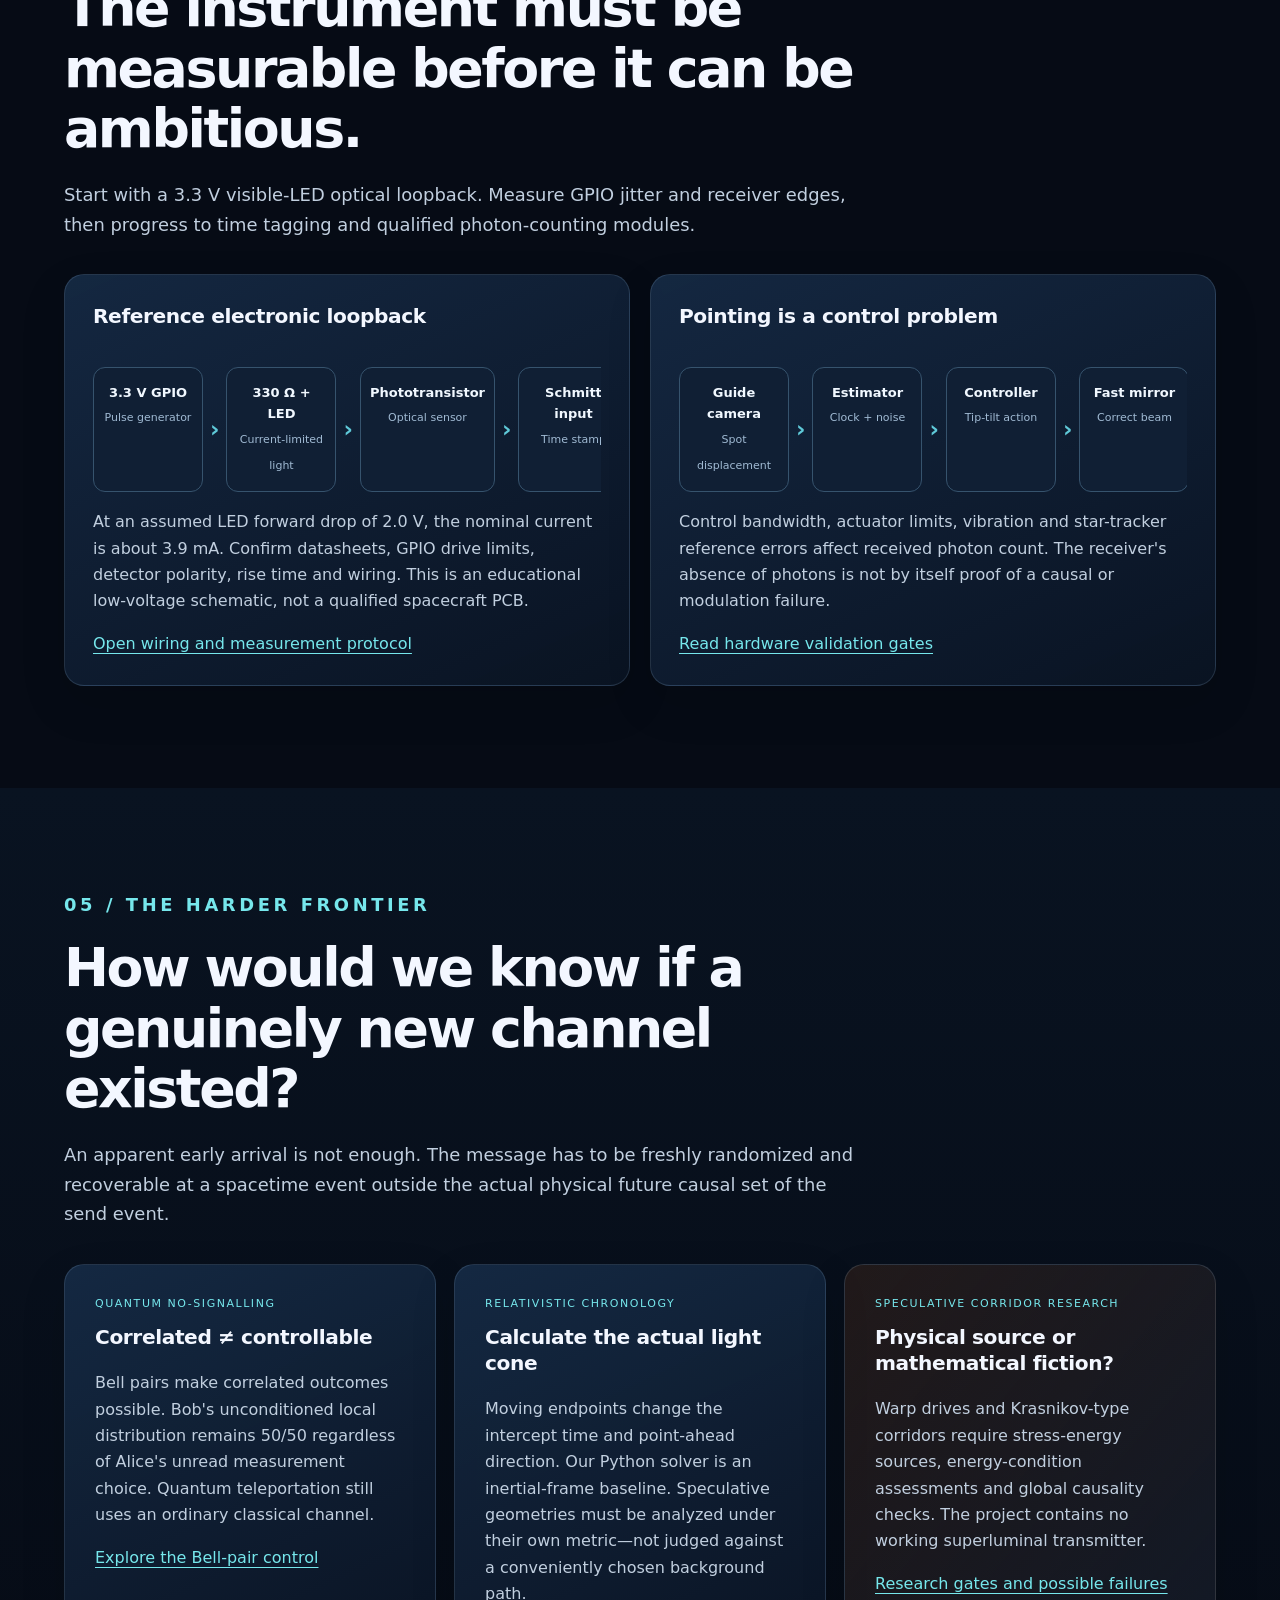
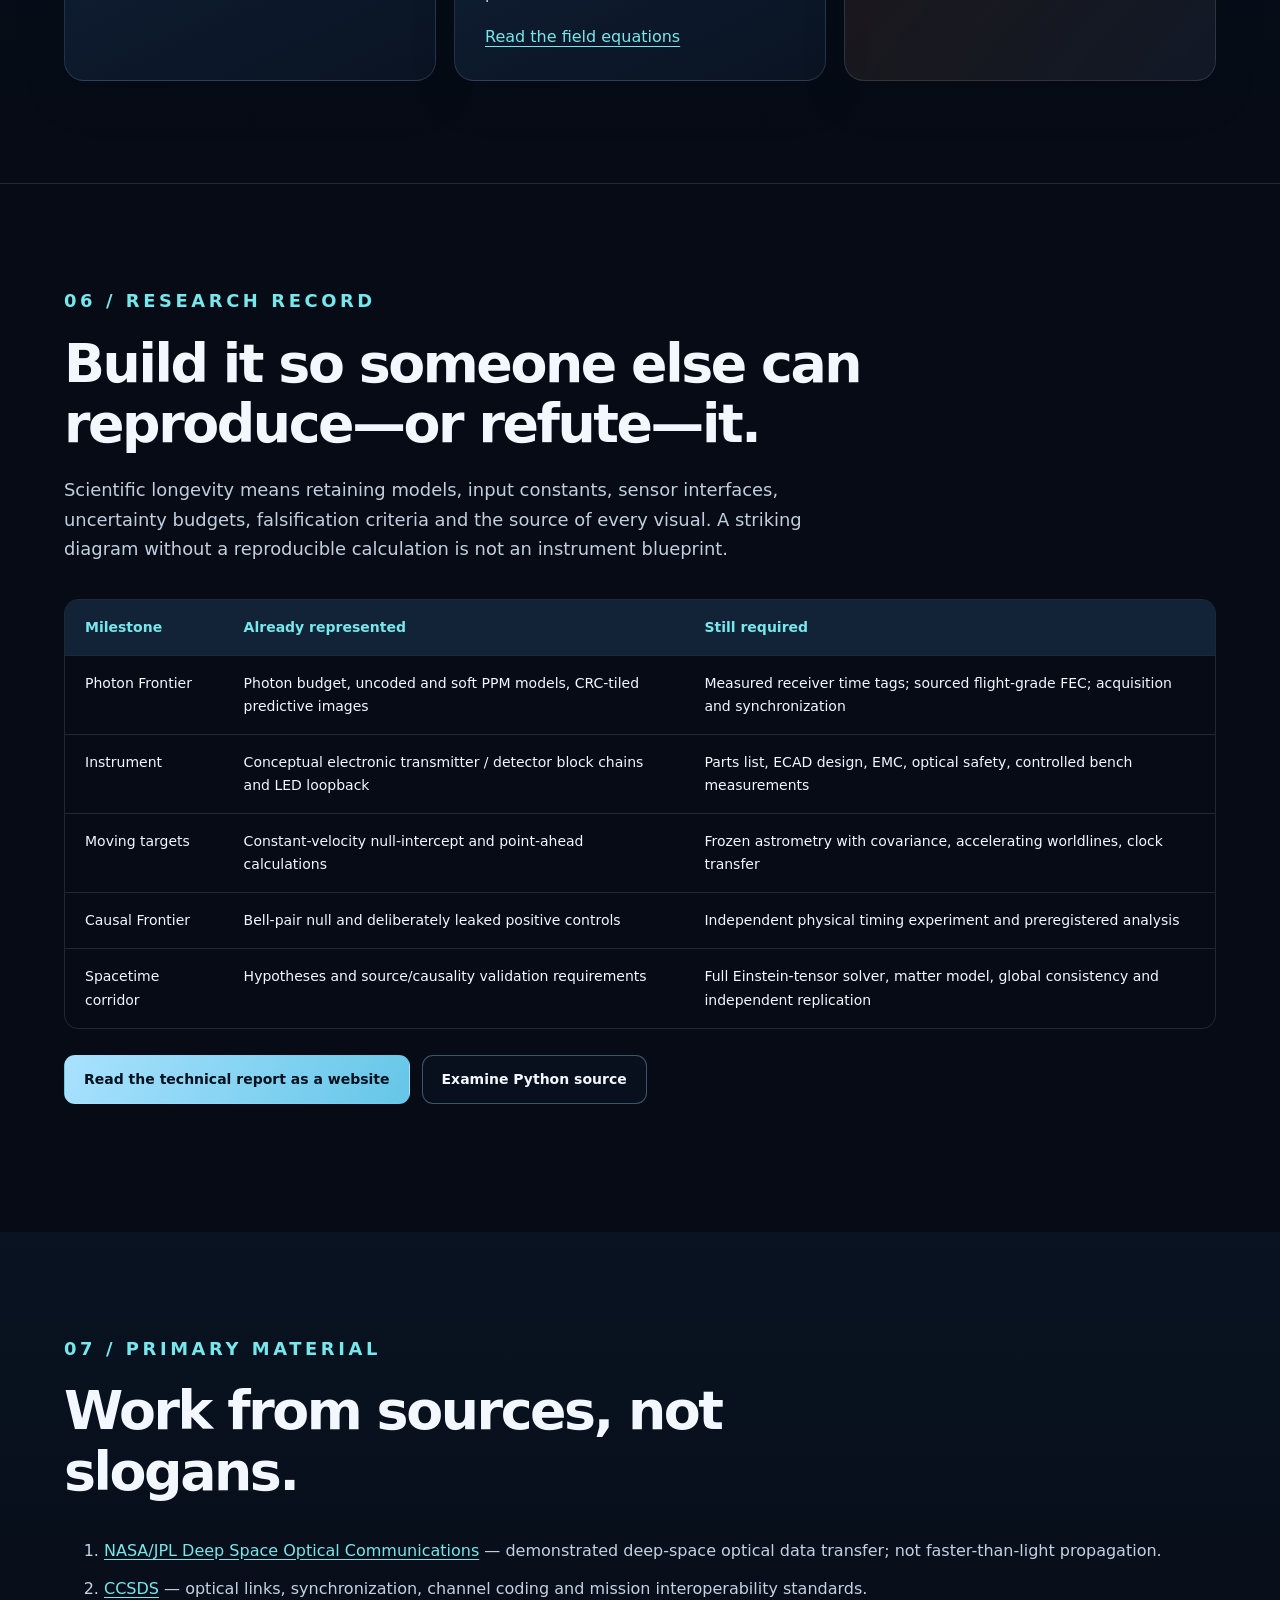
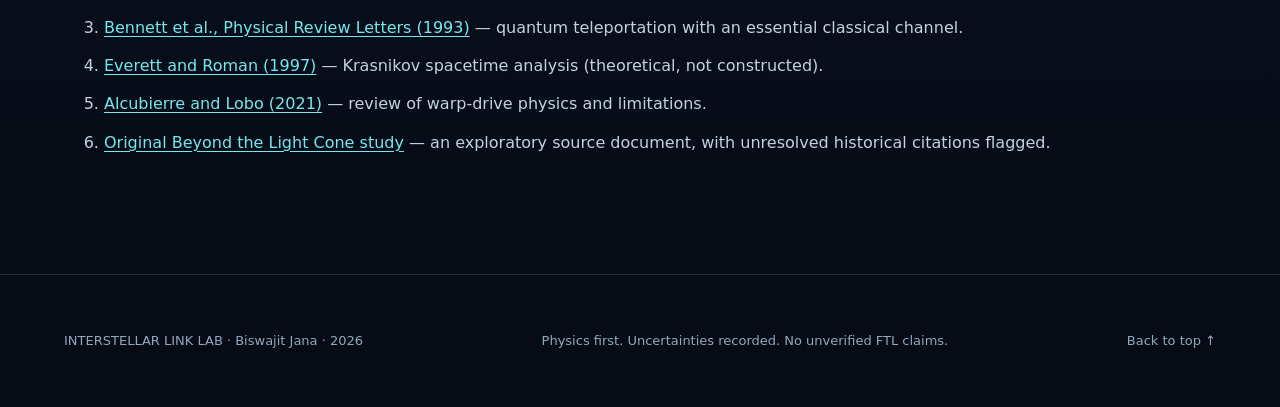
==== commit fb3c6974: "Replace legacy viewer with responsive interactive interstellar research site" ====
--- a/docs/index.html
+++ b/docs/index.html
@@ -1,39 +1,188 @@
-<!DOCTYPE html>
-<html lang="en"><head><meta charset="utf-8"><meta name="viewport" content="width=device-width,initial-scale=1"><title>Interstellar Link Lab | Scientific Simulation</title>
-<style>
-:root{--bg:#070d17;--surface:#101a2c;--border:#23354d;--text:#f1f5fa;--muted:#9aaabe;--a:#63c5f6;--b:#91e1c0;--orange:#e2b87b}
-*{box-sizing:border-box}body{margin:0;background:var(--bg);color:var(--text);font:15px/1.55 system-ui,-apple-system,'Segoe UI',sans-serif}
-a{color:var(--a)}.shell{max-width:1200px;margin:auto;padding:0 22px}.bar{position:sticky;top:0;z-index:5;border-bottom:1px solid var(--border);background:#070d17ec;backdrop-filter:blur(14px)}
-.nav{min-height:68px;display:flex;align-items:center;justify-content:space-between;gap:16px}.brand{font-size:16px;font-weight:750;letter-spacing:.06em}.tag{font-size:11px;text-transform:uppercase;letter-spacing:.12em;color:var(--b)}nav{display:flex;gap:16px}nav a{color:var(--muted);text-decoration:none;font-size:13px}nav a:hover{color:#fff}
-.hero{padding:67px 0 35px;display:grid;grid-template-columns:1.3fr .7fr;gap:36px;align-items:center}.eyebrow{color:var(--b);font-size:12px;letter-spacing:.18em;text-transform:uppercase}h1{font-size:clamp(39px,5.5vw,73px);line-height:1.03;letter-spacing:-.04em;margin:14px 0 22px;font-weight:770}h2{font-size:28px;letter-spacing:-.025em;margin:0 0 8px}h3{font-size:16px;margin:0 0 8px}p{color:var(--muted);margin:0 0 18px}.hero p{font-size:17px;max-width:650px}
-.spaceart{height:280px;border:1px solid var(--border);border-radius:18px;overflow:hidden;background:radial-gradient(circle at 67% 46%,#142f55 0,#08101c 45%,#060b13 85%);position:relative}.spaceart:before{content:'';position:absolute;inset:0;background-image:radial-gradient(#f3f7fa 1px, transparent 1px);background-size:39px 39px;opacity:.18}.orbit{position:absolute;border:1px solid #5ab6ed54;border-radius:50%;left:20%;top:9%;width:66%;height:82%;transform:rotate(-28deg)}.orb2{left:30%;top:22%;width:45%;height:55%;opacity:.6}.beam{position:absolute;left:24%;top:57%;width:60%;height:1px;background:linear-gradient(90deg,#5dccff,#9cf3c5);transform:rotate(-24deg);transform-origin:left;box-shadow:0 0 14px #58c8ff}.earth{position:absolute;width:62px;height:62px;border-radius:50%;left:19%;top:49%;background:radial-gradient(circle at 28% 35%,#86d8c8,#1f65b2 52%,#061521 78%);box-shadow:0 0 24px #569ee544}.star{position:absolute;width:12px;height:12px;border-radius:50%;right:16%;top:22%;background:#e6ffde;box-shadow:0 0 28px 14px #8be9cf66}.orbit-label{position:absolute;bottom:16px;left:16px;color:#a8c4d9;font-size:11px;letter-spacing:.1em;text-transform:uppercase}
-.status{display:flex;gap:9px;flex-wrap:wrap;margin-top:20px}.pill{border:1px solid #38647b;color:#9bdcff;font-size:11px;letter-spacing:.08em;text-transform:uppercase;border-radius:99px;padding:6px 11px}.pill.warn{border-color:#806339;color:#efc58f}.pill.green{border-color:#375f57;color:#94d8ba}
-.stats{display:grid;grid-template-columns:repeat(4,1fr);gap:13px;padding:16px 0 40px}.stat{padding:20px;border:1px solid var(--border);background:var(--surface);border-radius:12px}.stat strong{font-size:27px;display:block;line-height:1.3;font-variant-numeric:tabular-nums}.stat small{color:var(--muted);letter-spacing:.02em}
-.section{margin:35px 0 70px}.sec-head{margin-bottom:21px;display:flex;align-items:baseline;justify-content:space-between;gap:18px}.sec-head p{max-width:660px;margin:0}.grid{display:grid;grid-template-columns:repeat(3,1fr);gap:14px}.panel{border:1px solid var(--border);border-radius:13px;background:var(--surface);padding:21px}.panel p{font-size:13px}.icon{font-size:26px;margin-bottom:14px}.panel .label{display:inline-block;font-size:11px;color:var(--b);text-transform:uppercase;letter-spacing:.1em;margin-bottom:9px}
-.viewer{display:grid;grid-template-columns:360px 1fr;gap:18px}.selector{display:grid;grid-template-columns:repeat(2,1fr);gap:8px;margin:17px 0}.selector button,.tabs button{border:1px solid var(--border);border-radius:8px;background:#0b1322;color:#c7d7e7;padding:11px;cursor:pointer;text-align:left;font:inherit;font-size:13px}.selector button.active,.tabs button.active{border-color:var(--a);background:#173044;color:white}.display{display:grid;grid-template-columns:1fr 1fr;gap:12px}.display figure{margin:0}.display img{width:100%;aspect-ratio:1/1;object-fit:contain;image-rendering:pixelated;background:black;border:1px solid var(--border);border-radius:10px}.display figcaption{color:var(--muted);font-size:12px;margin-top:8px;text-align:center}
-.metric-inline{display:grid;grid-template-columns:1fr 1fr;gap:10px}.metric-inline span{padding:10px 13px;background:#0b1322;border-radius:9px;color:var(--muted);font-size:12px}.metric-inline b{display:block;color:var(--text);font-size:19px}.gallery{display:grid;grid-template-columns:repeat(2,1fr);gap:14px}.figure-card{border:1px solid var(--border);border-radius:13px;padding:12px;background:#101a2c}.figure-card img{width:100%;display:block;border-radius:6px}.figure-card strong{display:block;margin:10px 5px 2px}.figure-card p{font-size:12px;margin:0 5px 3px}.footer{border-top:1px solid var(--border);padding:27px 0 50px;font-size:12px;color:var(--muted)}
-@media(max-width:850px){.hero{grid-template-columns:1fr}.spaceart{height:225px}.stats,.grid{grid-template-columns:repeat(2,1fr)}.viewer{grid-template-columns:1fr}nav{display:none}}@media(max-width:520px){.stats,.grid,.gallery{grid-template-columns:1fr}.hero{padding-top:38px}.display{gap:8px}.stat strong{font-size:24px}}
-</style></head><body>
-<div class="bar"><div class="shell nav"><div><div class="brand">✦ INTERSTELLAR LINK LAB</div><div class="tag">Causal Frontier research programme</div></div><nav><a href="#programmes">Programmes</a><a href="#image-lab">Image lab</a><a href="#figures">Simulation results</a><a href="#methods">Methodology</a></nav></div></div>
-<main class="shell"><section class="hero"><div><div class="eyebrow">Version 0.2.0 · Reproducible research</div><h1>Communicating<br>across the stars.</h1><p>Photon-efficient interstellar optical links, predictive image reconstruction and tests of what relativistic causality actually permits.</p><div class="status"><span class="pill green">60 tests passed locally</span><span class="pill">Eight computed figures</span><span class="pill warn">Simulation only — no FTL evidence</span></div></div><div class="spaceart" role="img" aria-label="Illustrative geometric Earth to star optical link"><div class="orbit"></div><div class="orbit orb2"></div><div class="beam"></div><div class="earth"></div><div class="star"></div><div class="orbit-label">Schematic — not measured geometry</div></div></section>
-<div class="stats"><div class="stat"><strong>4.24 yr</strong><small>Illustrative one-way light time</small></div><div class="stat"><strong id="signal">61,214</strong><small>Reference detected photons/s</small></div><div class="stat"><strong id="loss">165.16 dB</strong><small>Ideal diffraction coupling loss</small></div><div class="stat"><strong id="compression">—</strong><small>Predicted residual / direct bytes</small></div></div>
-<section id="programmes" class="section"><div class="sec-head"><div><div class="eyebrow">Architecture</div><h2>Three research frontiers</h2></div></div><div class="grid"><article class="panel"><div class="icon">◉</div><span class="label">Established physics + engineering</span><h3>Photon Frontier</h3><p>Airy diffraction, laser links, photon counting, pulse-position modulation, predictive digital twins and eventually hardware validation.</p></article><article class="panel"><div class="icon">◇</div><span class="label">Relativity + information theory</span><h3>Causal Frontier</h3><p>Light cones, Bell no-signalling, mutual information, randomized interventions and explicit leakage tests.</p></article><article class="panel"><div class="icon">◈</div><span class="label">GR baseline; speculation unimplemented</span><h3>Causal Corridor</h3><p>Verified Minkowski/Schwarzschild tensors first. Warp/Hyperwave replication and source/energy-condition audits remain research milestones.</p></article></div></section>
-<section id="image-lab" class="section"><div class="sec-head"><div><div class="eyebrow">Photon Frontier · seeded synthetic images</div><h2>Predictive image communication lab</h2></div><p>Receiver and transmitter share a past image and motion model. Only the actual optical message conveys newly observed details.</p></div><div class="viewer"><aside class="panel"><h3>Choose receiver state</h3><p>Inspect what the receiver sees at different stages. The image sets are precomputed by the Python model; the browser performs no physics.</p><div class="selector"><button data-state="prediction" class="active">Before message<br><small>Shared prediction</small></button><button data-state="truth">Actual observation<br><small>Sender only</small></button><button data-state="strong">Strong photon link<br><small>Decoded innovation</small></button><button data-state="tiled_strong">Strong tiled link<br><small>36 / 36 accepted</small></button><button data-state="tiled_weak">Weak tiled link<br><small>9 / 36 accepted</small></button><button data-state="weak">Weak photon link<br><small>Fallback prediction</small></button></div><div class="metric-inline"><span>Direct frame<b id="direct">—</b></span><span>Innovation<b id="payload">—</b></span><span>Raw bit errors<b id="errors">—</b></span><span>Frame status<b id="frame">Prediction</b></span></div><p style="font-size:12px;margin-top:15px">⚠ Whole-frame compression is intentionally fragile; no packet FEC or ARQ. Zero observed errors in this small test does not establish zero true BER.</p></aside><div class="panel display"><figure><img src="[data-uri]" alt="Predicted star-field frame" id="predImg"><figcaption>Agreed predicted image</figcaption></figure><figure><img src="[data-uri]" alt="Receiver image" id="resultImg"><figcaption id="resultCaption">Receiver, before new message arrives</figcaption></figure></div></div></section>
-<section id="figures" class="section"><div class="sec-head"><div><div class="eyebrow">Reproducible output</div><h2>Figures calculated from source</h2></div><p>Images generated by <code>scripts/run_demo.py</code> and <code>scripts/run_advanced.py</code> and <code>scripts/run_advanced.py</code>; underlying source, assumptions and random seeds are included in the repository.</p></div><div class="gallery">
-<article class="figure-card"><img src="[data-uri]" alt="Log scale optical detection versus range"><strong>01 · Optical-link geometry</strong><p>Illustrative centered Airy power transfer across light-year distances.</p></article><article class="figure-card"><img src="[data-uri]" alt="Pulse position modulation error curves"><strong>02 · Photon counting PPM</strong><p>Uncoded 16-PPM BER and SER across photon regimes.</p></article><article class="figure-card"><img src="[data-uri]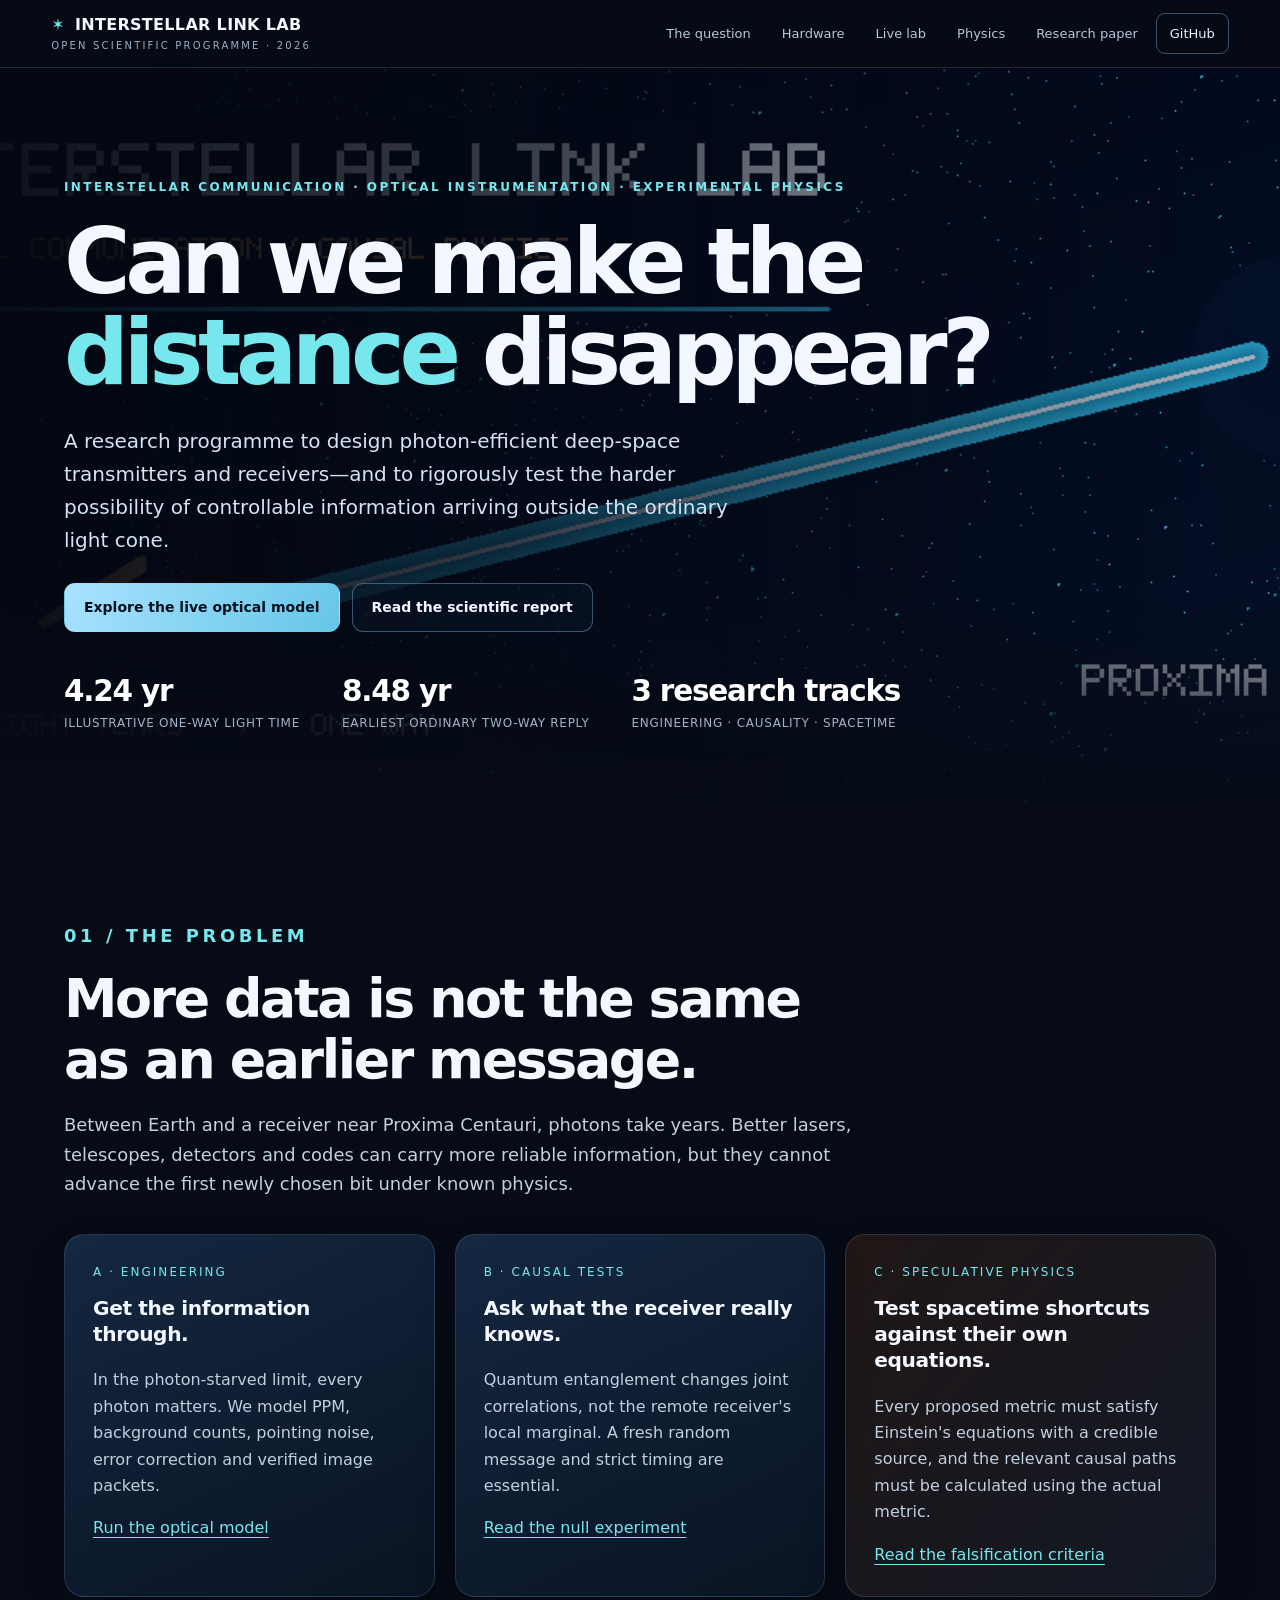
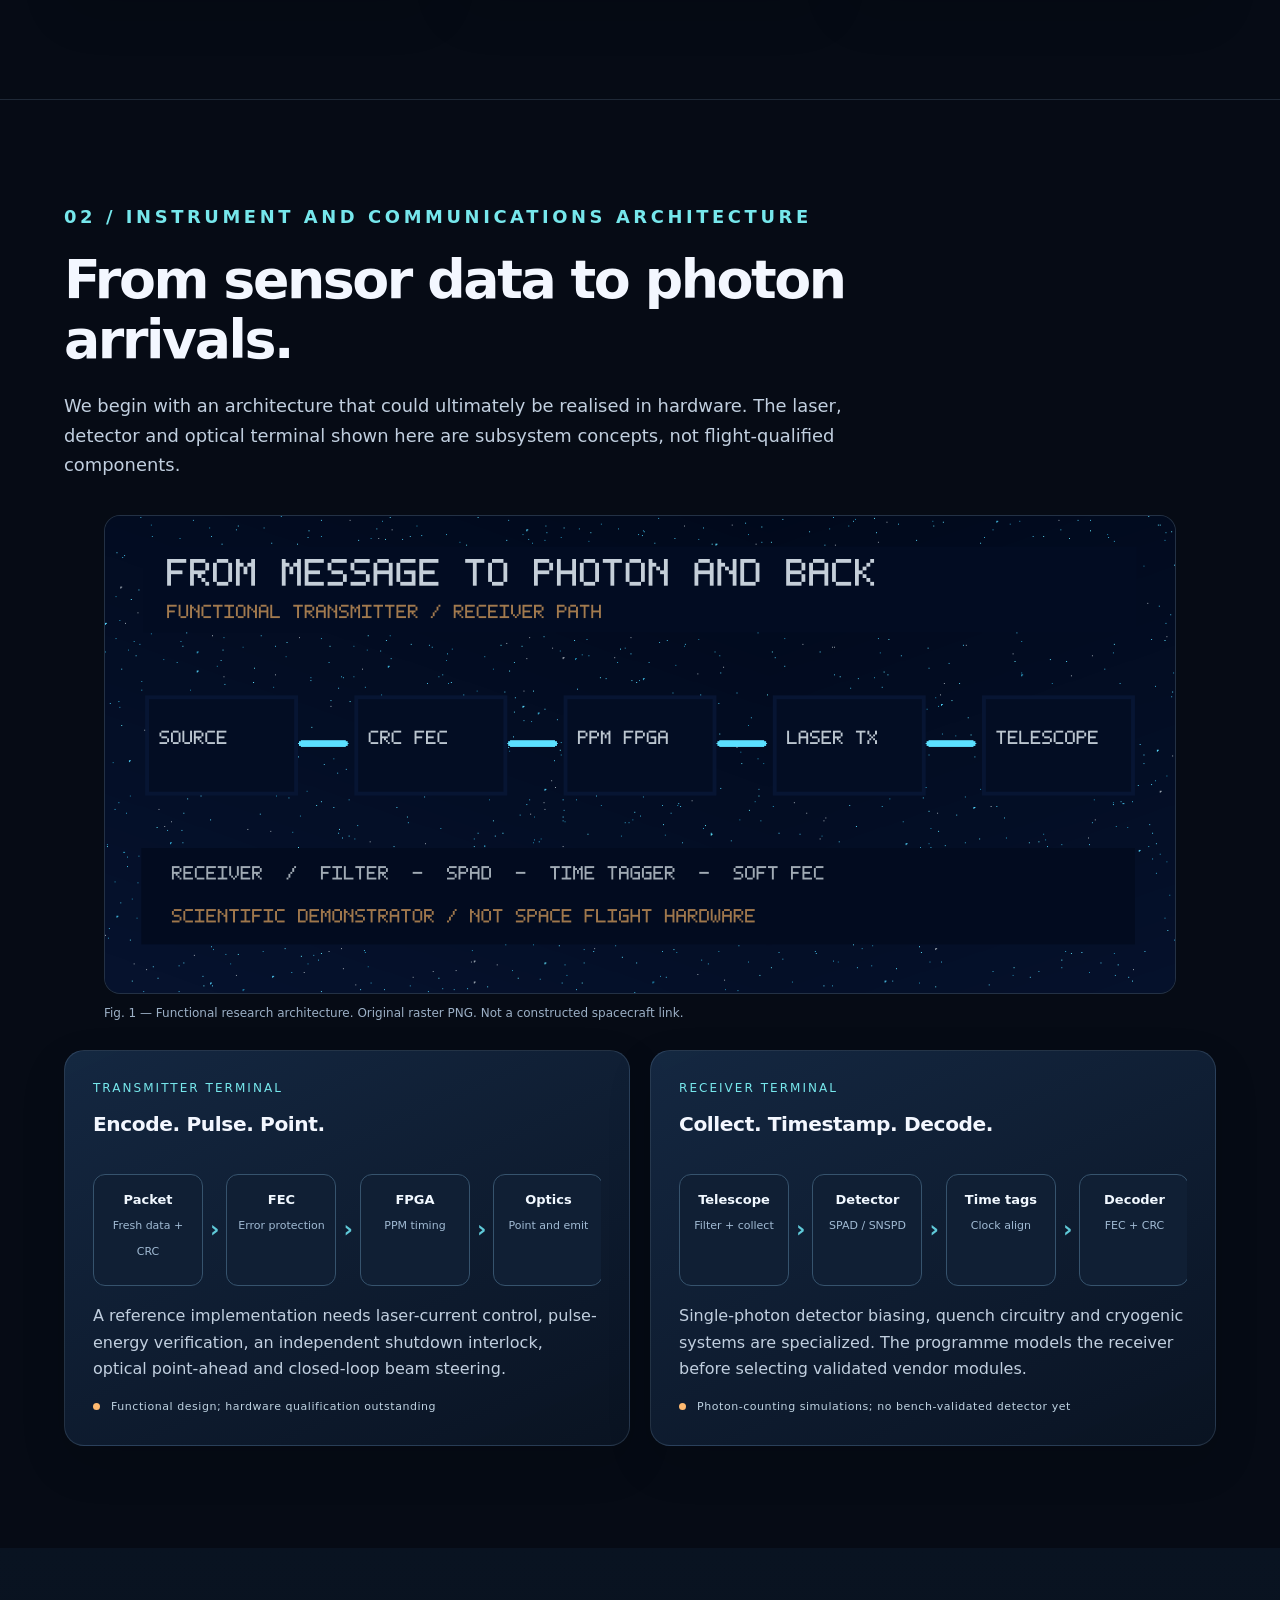
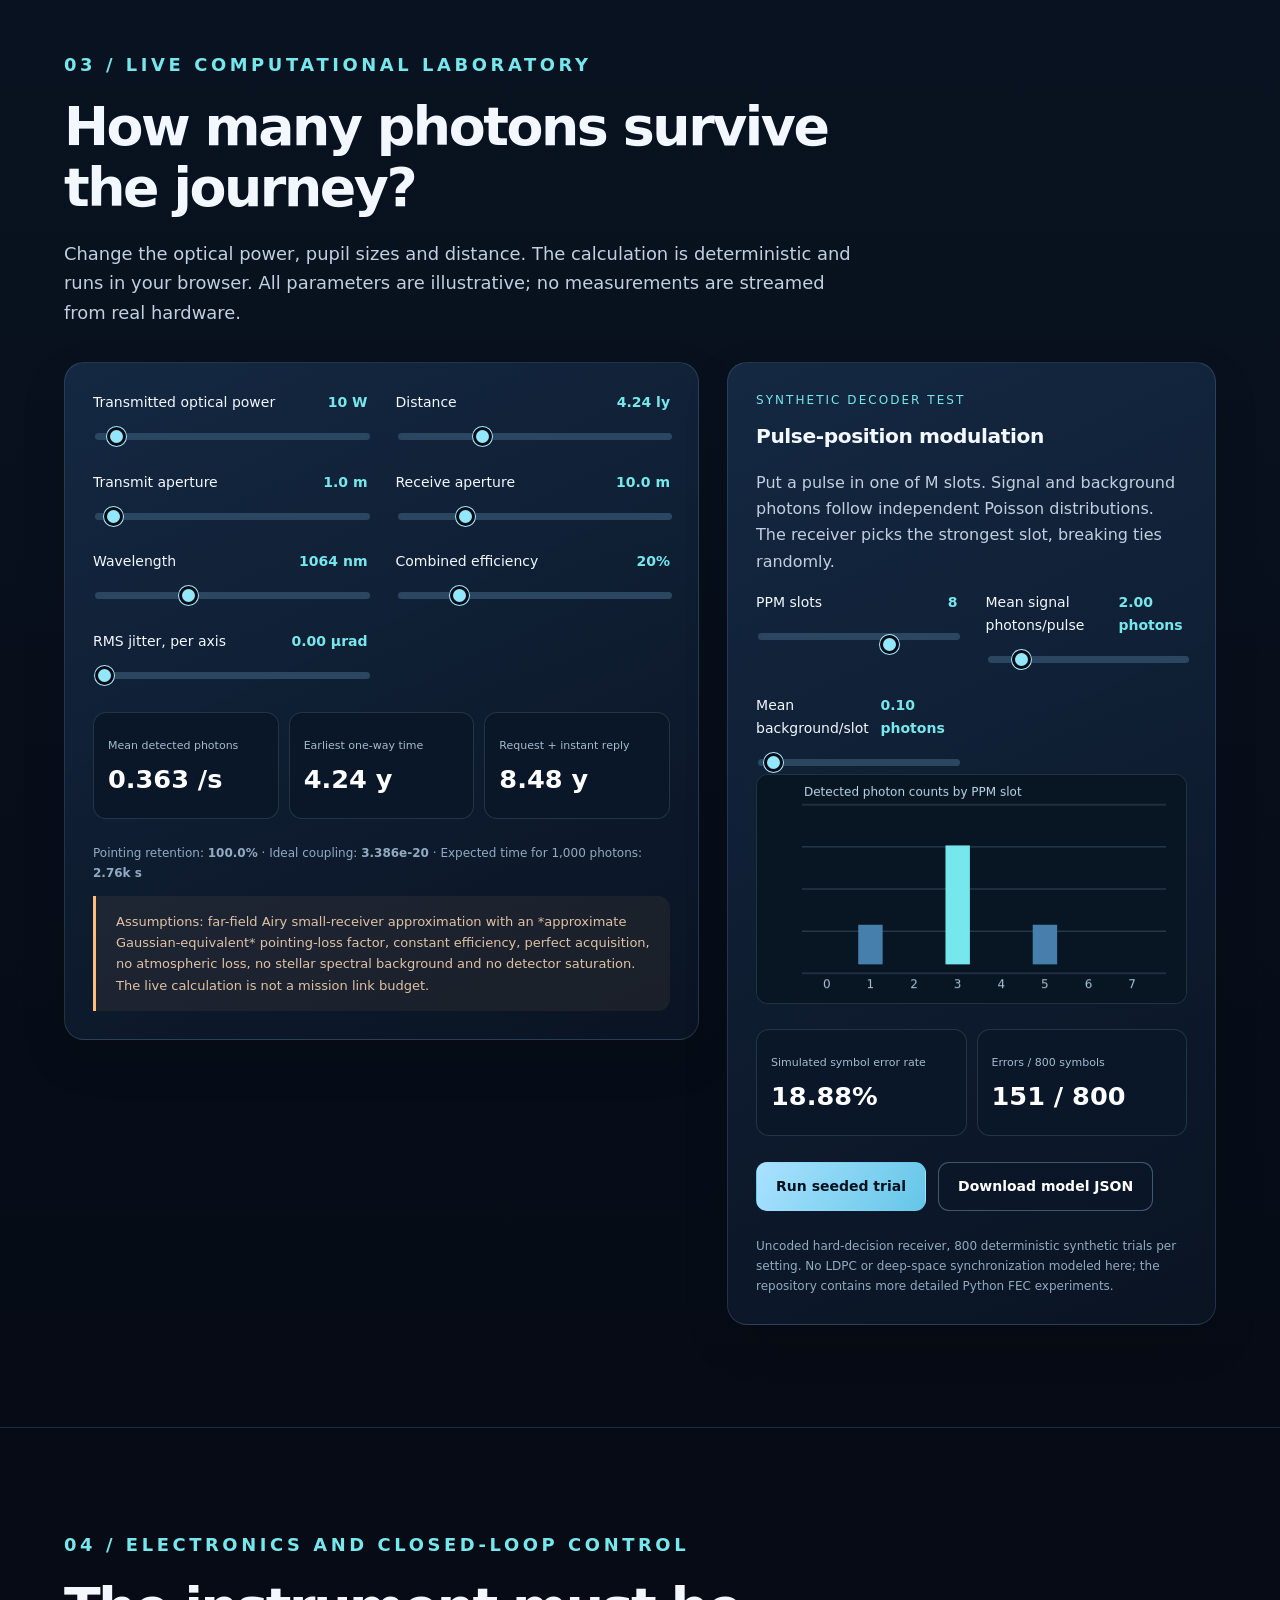
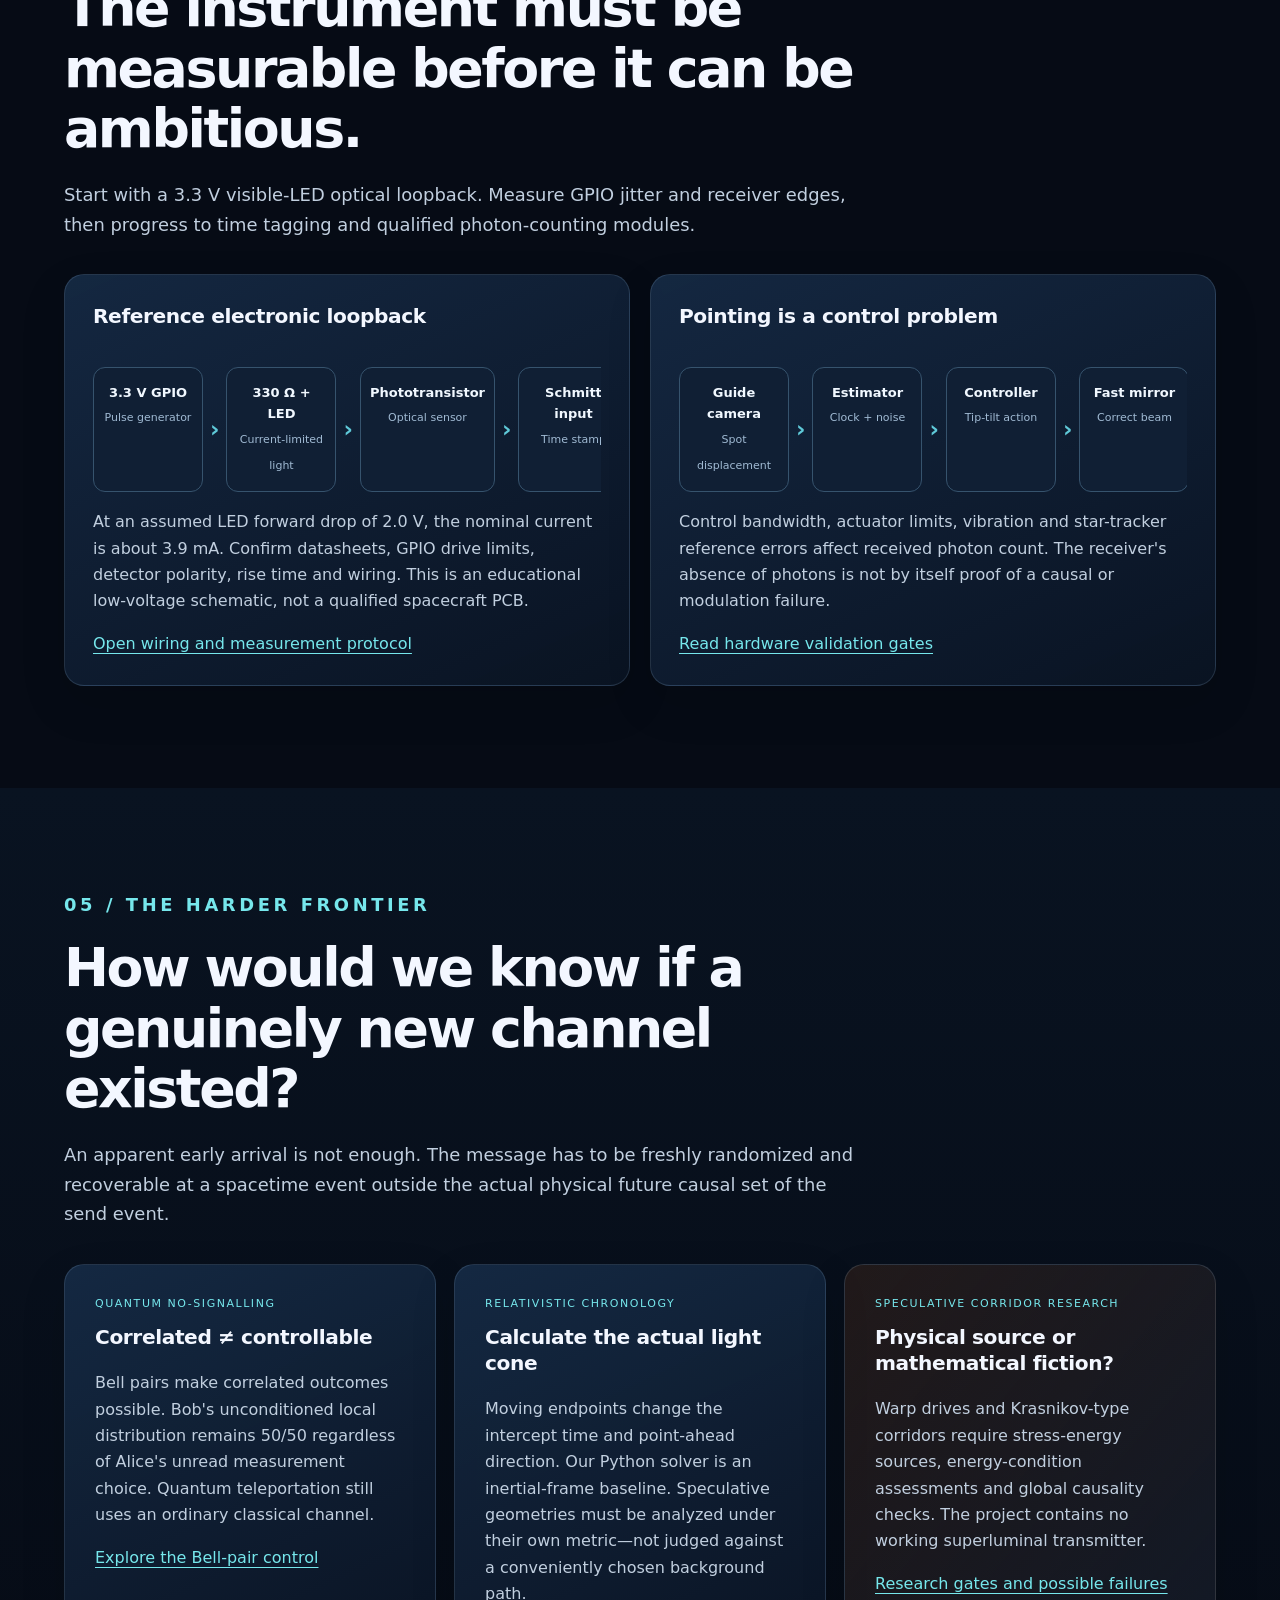
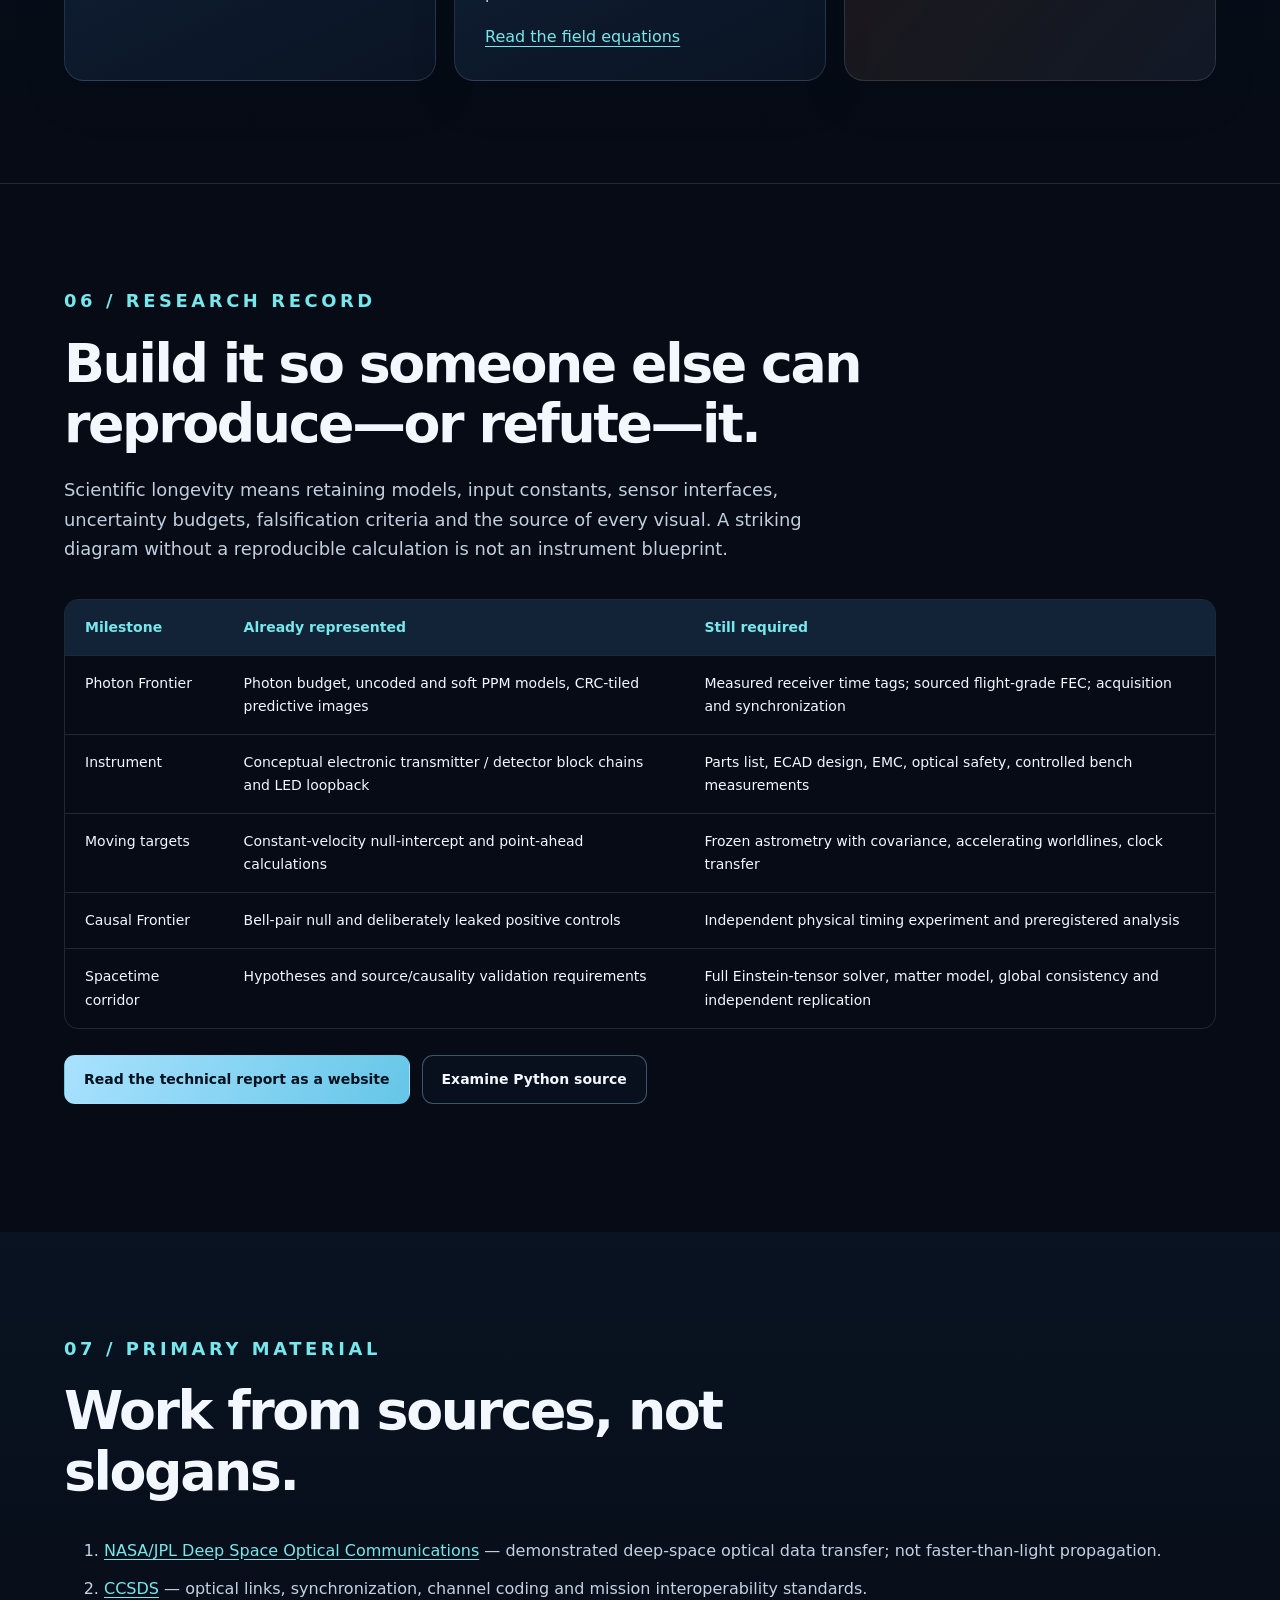
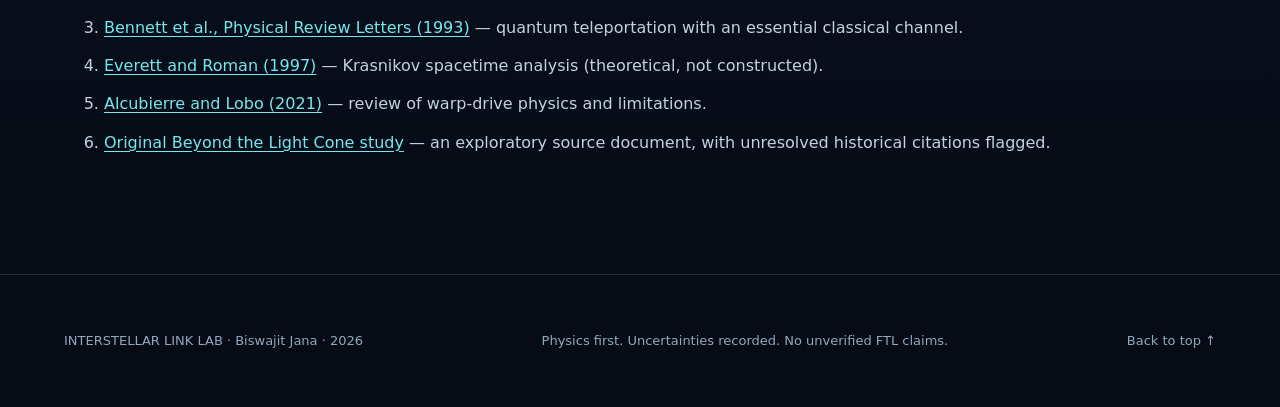
==== commit 7cf6c063: "Align PPM slider positions with 2 4 8 16-slot modulations" ====
--- a/docs/index.html
+++ b/docs/index.html
@@ -109,7 +109,7 @@
     <p class="index">Synthetic decoder test</p><h3>Pulse-position modulation</h3>
     <p>Put a pulse in one of M slots. Signal and background photons follow independent Poisson distributions. The receiver picks the strongest slot, breaking ties randomly.</p>
     <div class="controls">
-     <div class="control"><label for="order">PPM slots <output id="orderOut"></output></label><input id="order" type="range" min="2" max="16" step="2" value="8" list="slot-values"><datalist id="slot-values"><option value="2"></option><option value="4"></option><option value="8"></option><option value="16"></option></datalist></div>
+     <div class="control"><label for="order">PPM slots <output id="orderOut"></output></label><input id="order" type="range" min="1" max="4" step="1" value="3" list="slot-values"><datalist id="slot-values"><option value="1"></option><option value="2"></option><option value="3"></option><option value="4"></option></datalist></div>
      <div class="control"><label for="signal">Mean signal photons/pulse <output id="signalOut"></output></label><input id="signal" type="range" min="0" max="15" step=".25" value="2"></div>
      <div class="control"><label for="background">Mean background/slot <output id="backgroundOut"></output></label><input id="background" type="range" min="0" max="3" step=".05" value=".1"></div>
     </div>
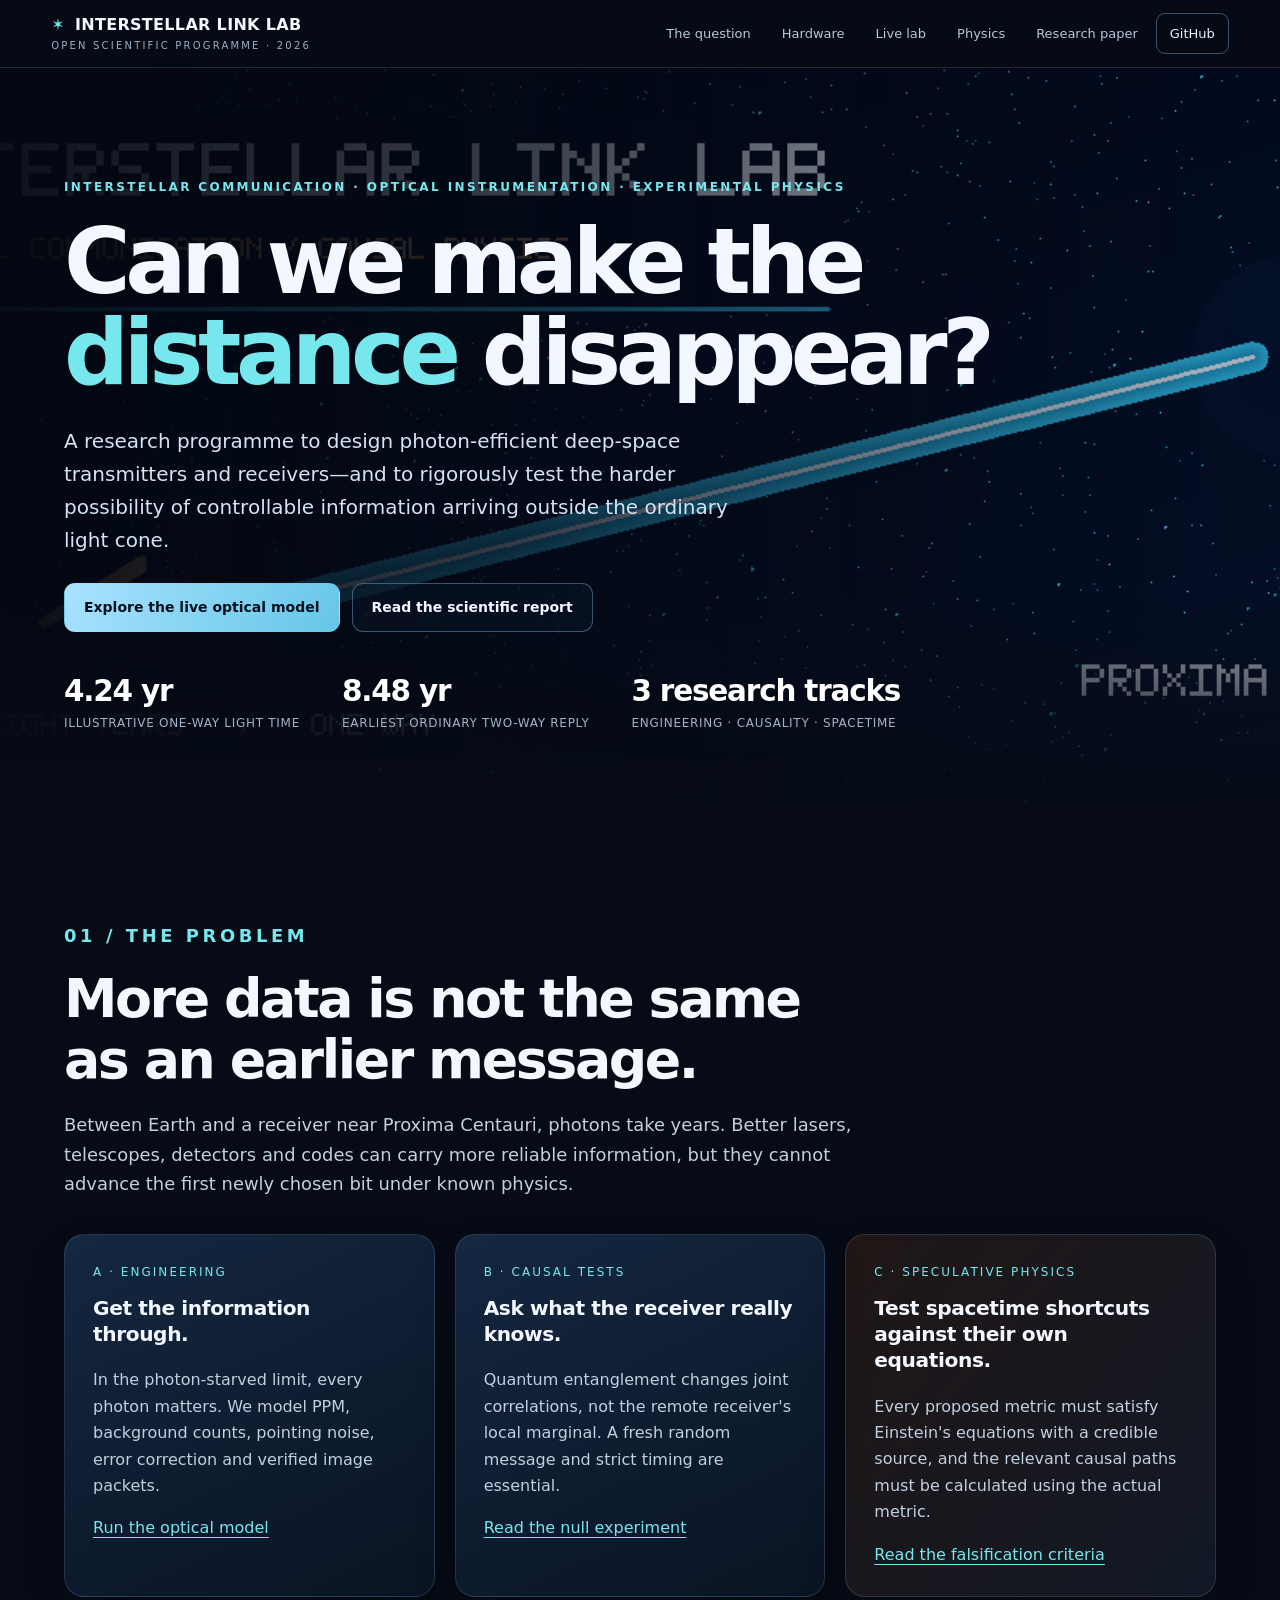
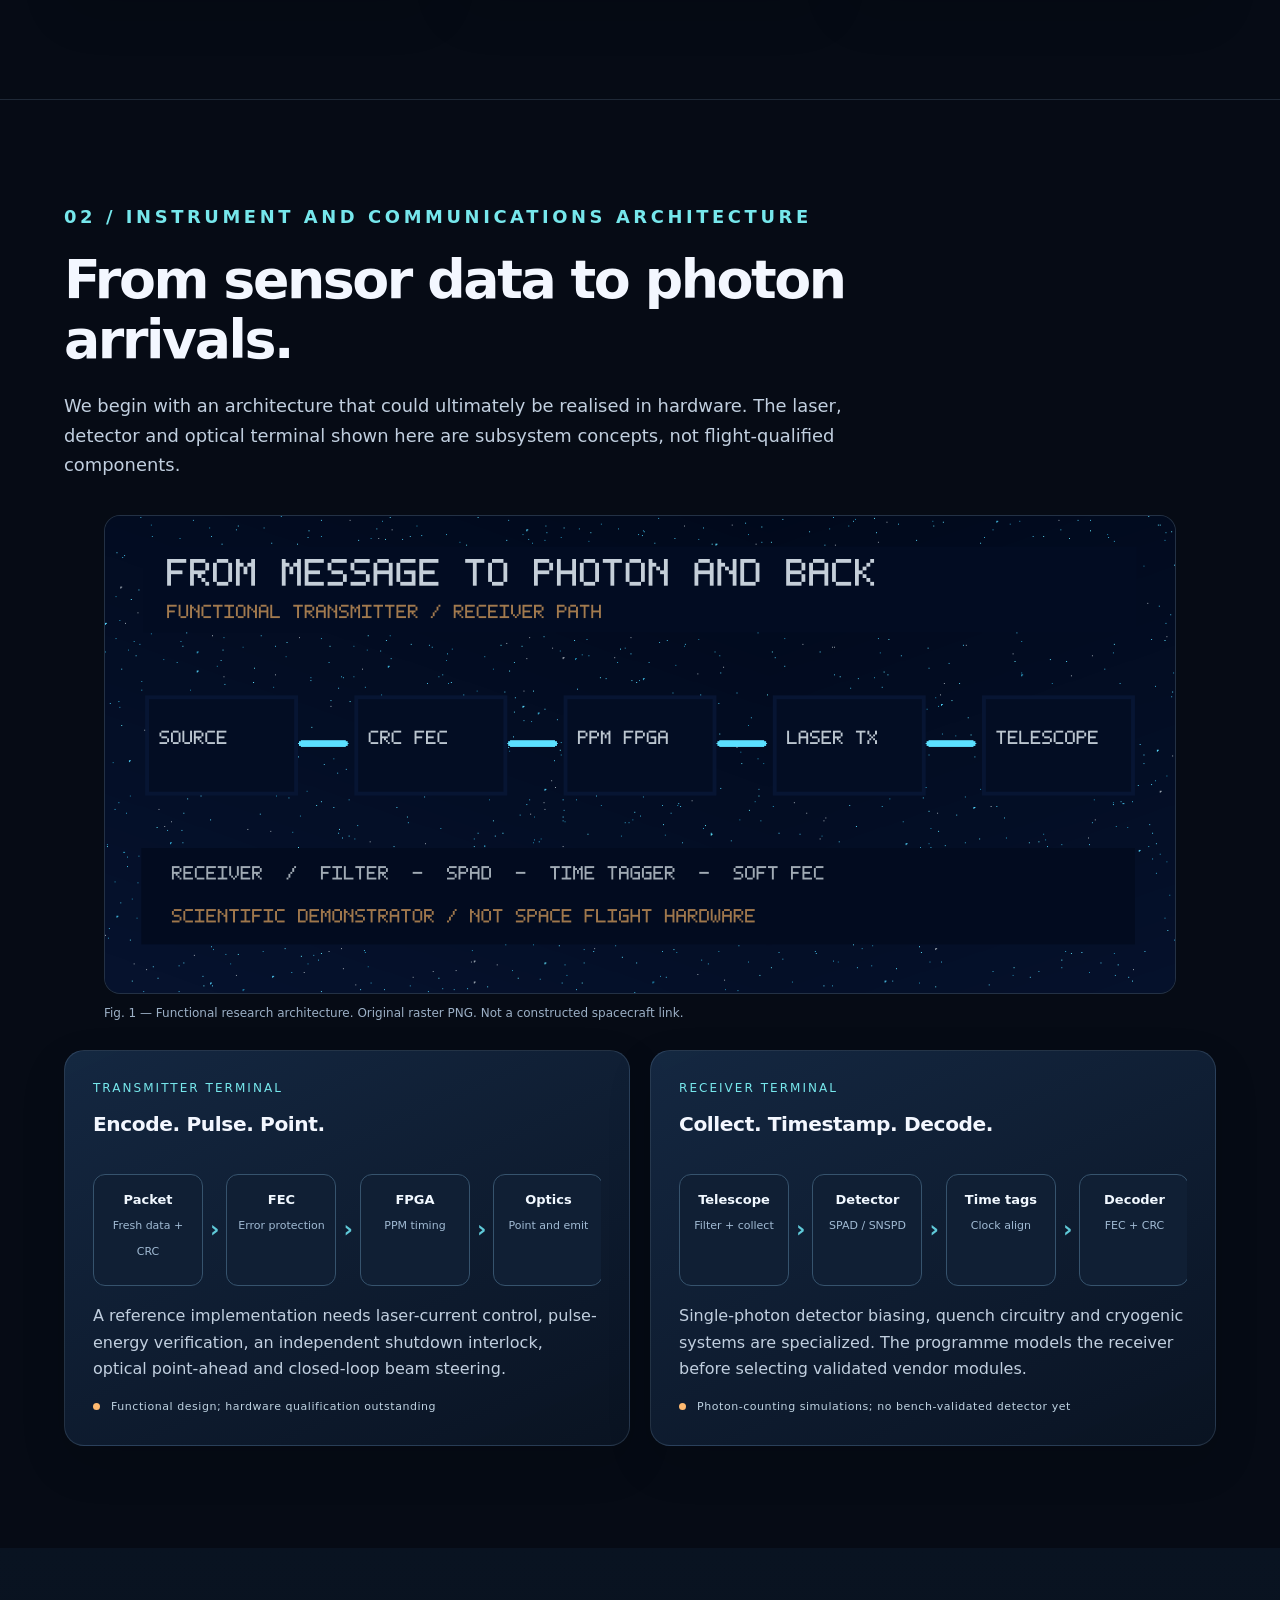
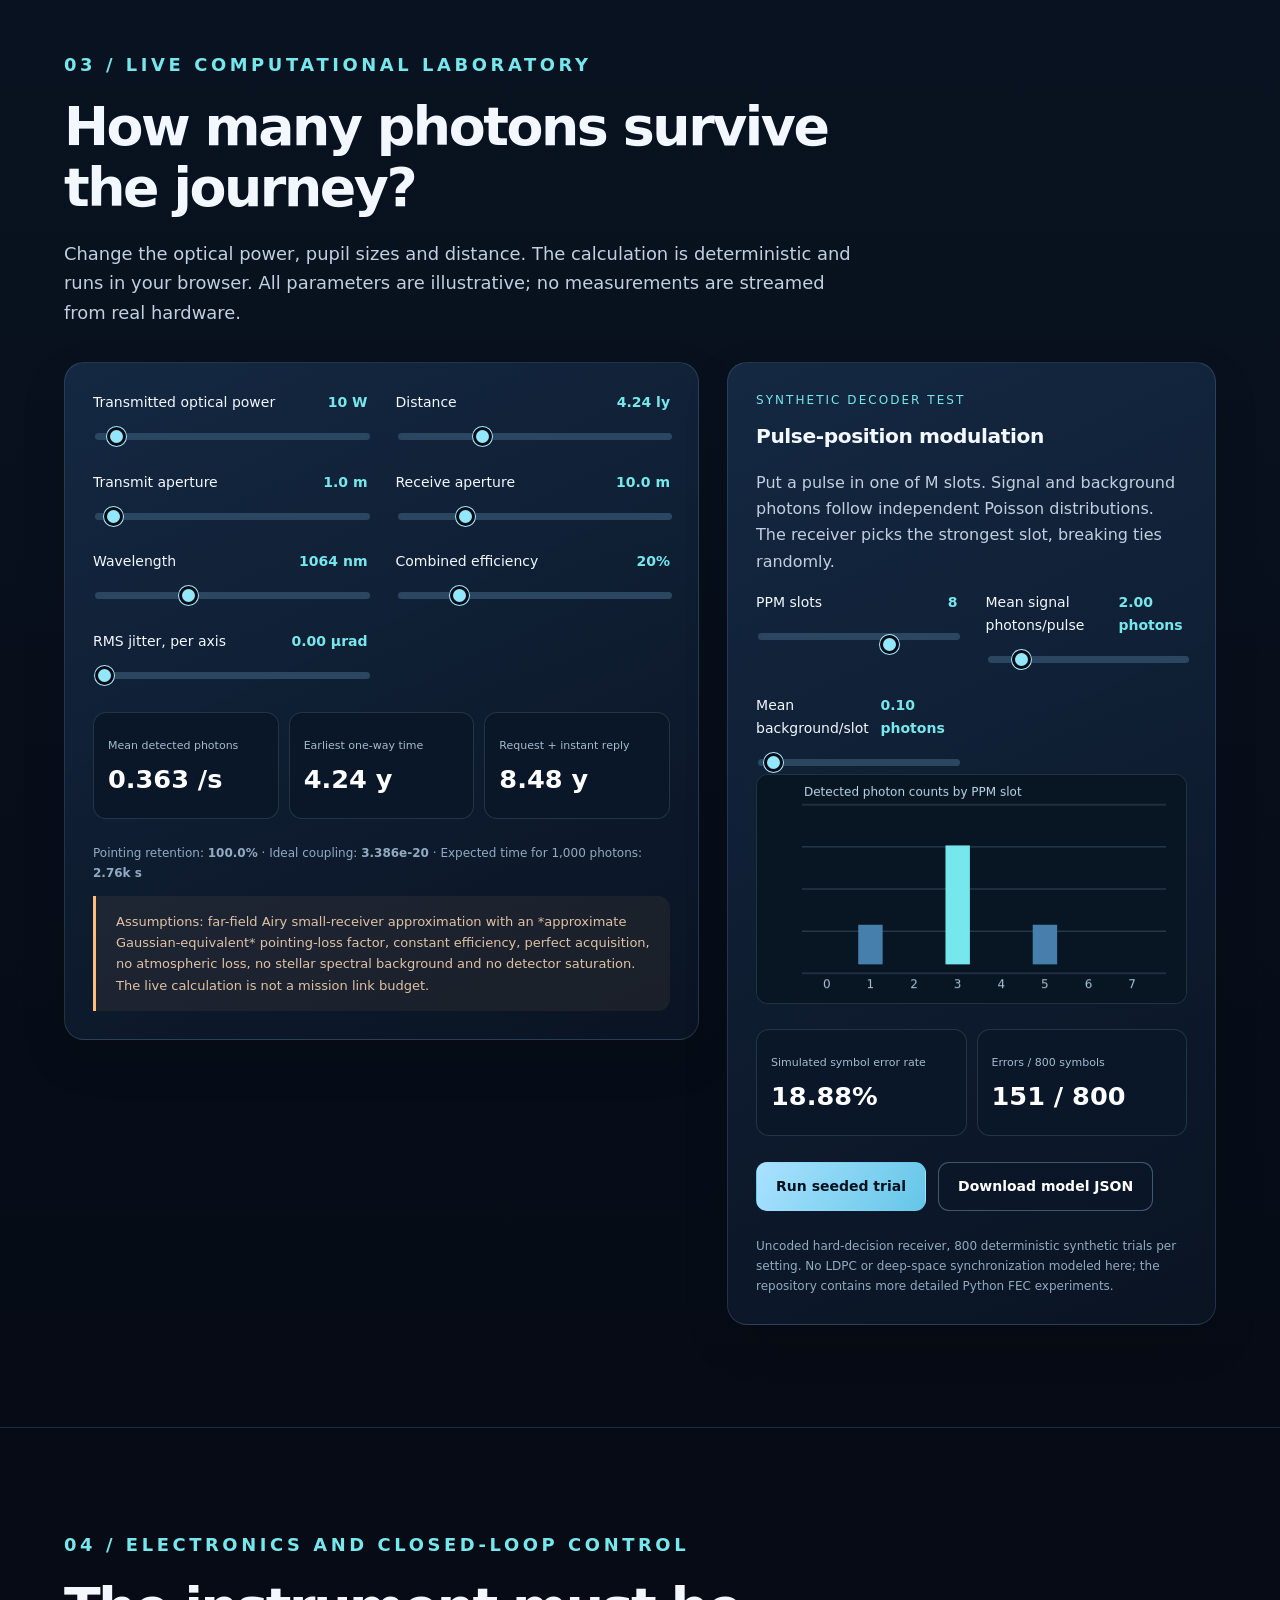
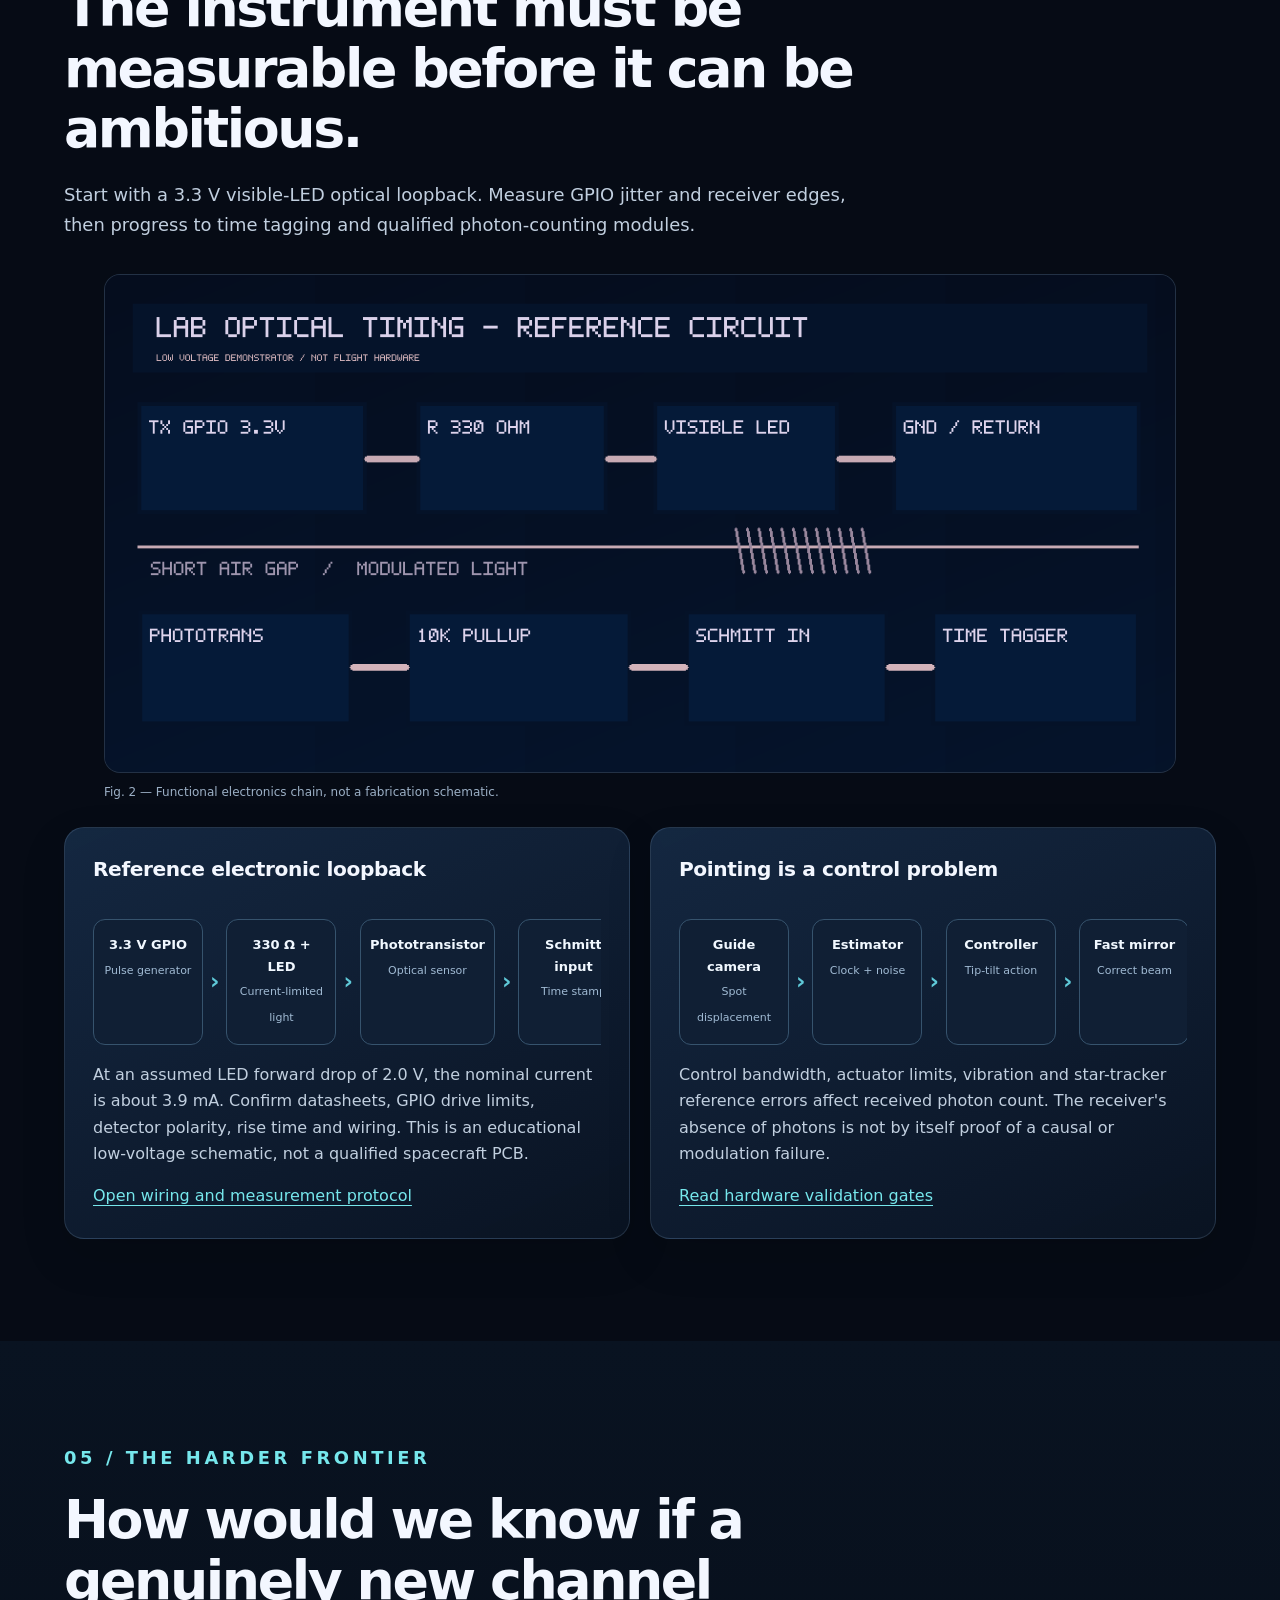
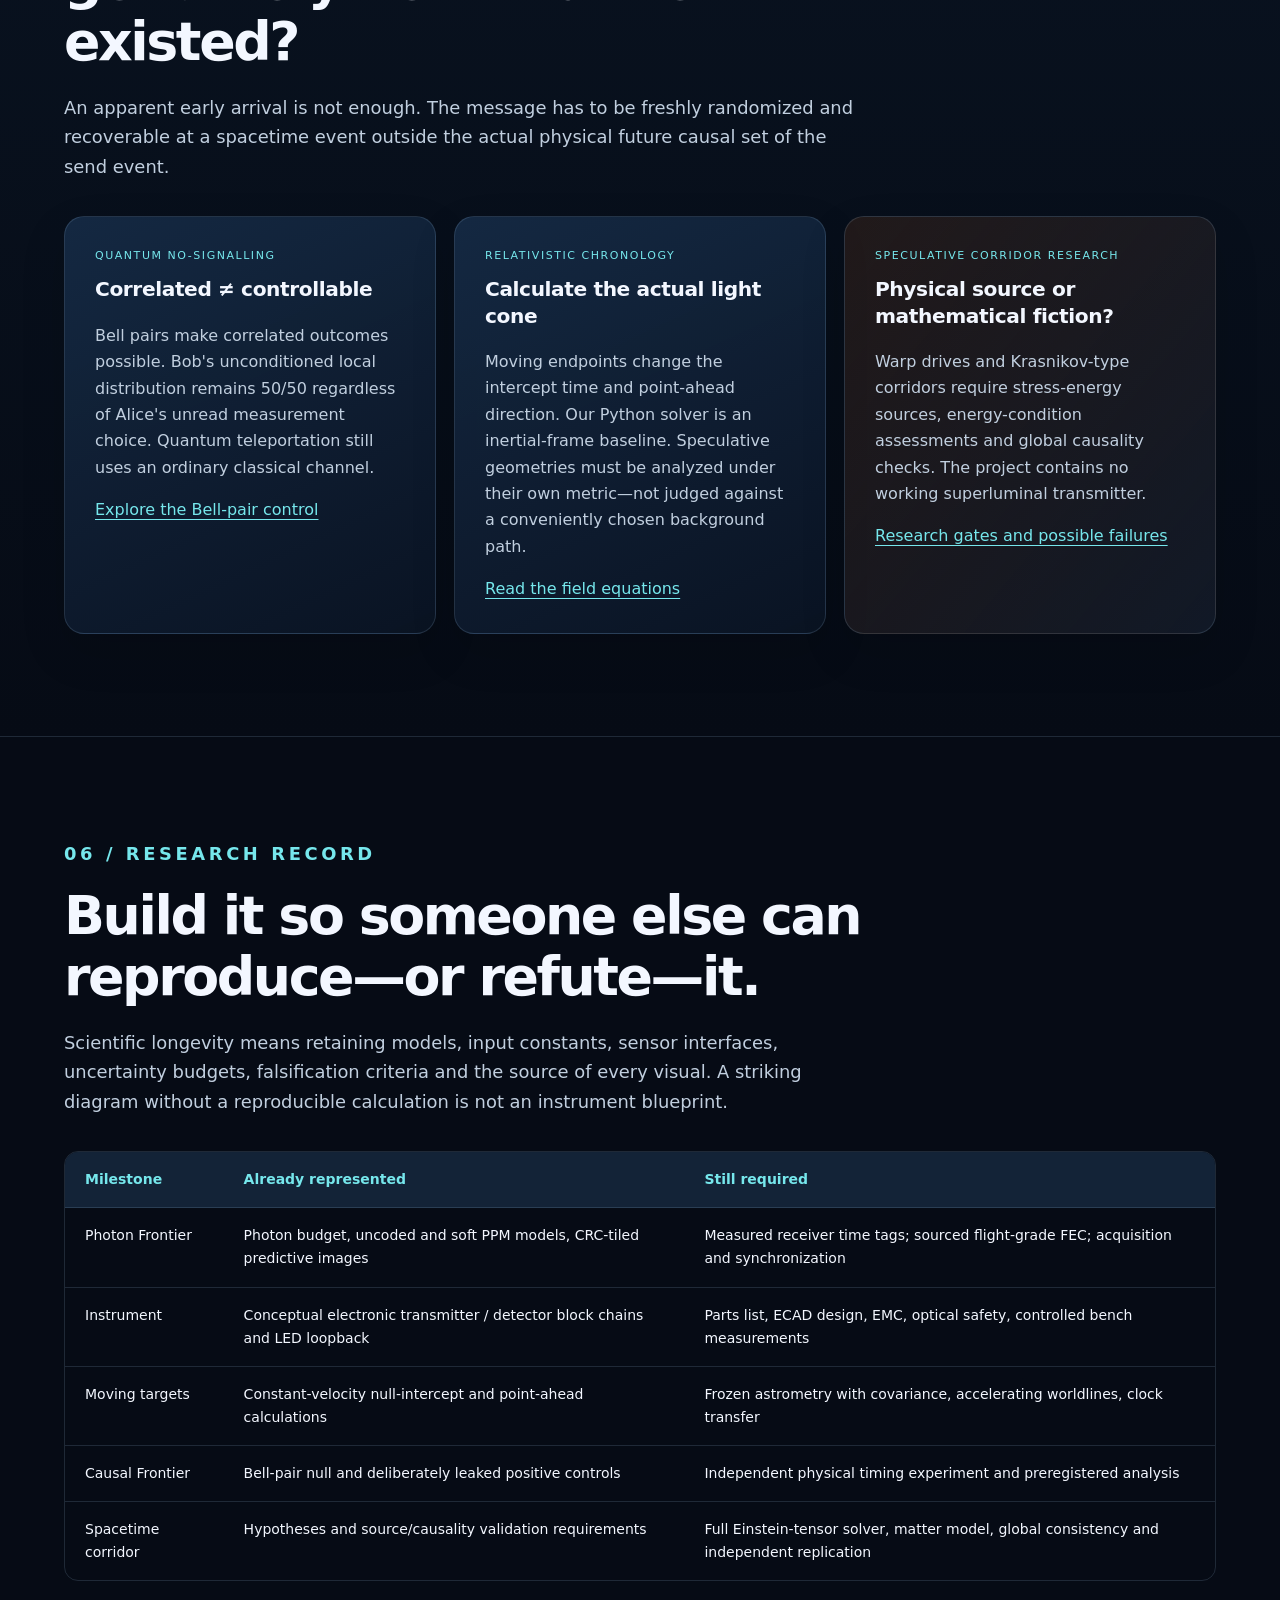
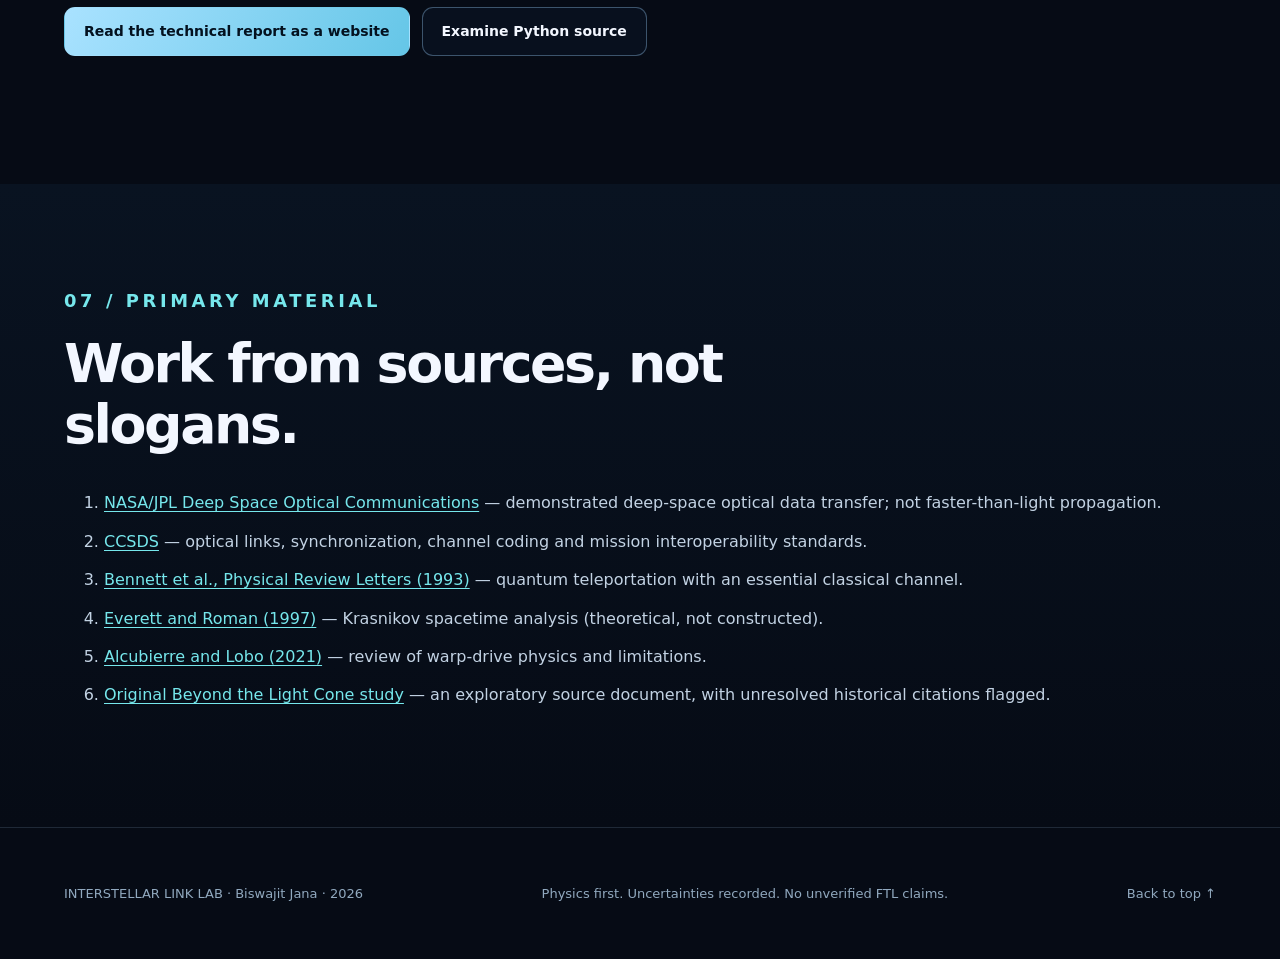
==== commit 6a945596: "Feature raster electronics architecture in scientific visuals" ====
--- a/docs/index.html
+++ b/docs/index.html
@@ -125,7 +125,8 @@
  </section>
  <section class="section inner line-top" id="hardware">
   <div class="section-heading reveal"><p class="eyebrow">04 / Electronics and closed-loop control</p><h2>The instrument must be measurable before it can be ambitious.</h2><p>Start with a 3.3 V visible-LED optical loopback. Measure GPIO jitter and receiver edges, then progress to time tagging and qualified photon-counting modules.</p></div>
-  <div class="grid two">
+  <figure class="reveal"><img class="full-image" src="images/bench_electronics.png" loading="lazy" alt="Raster functional diagram of the educational low-voltage LED optical transmitter and phototransistor sensor" width="1120" height="520"><figcaption class="figure-note">Fig. 2 — Functional electronics chain, not a fabrication schematic.</figcaption></figure>
+  <div class="grid two" style="margin-top:24px">
    <article class="panel reveal">
     <h3>Reference electronic loopback</h3>
     <div class="signal-chain" aria-label="Low-voltage demonstration connection">
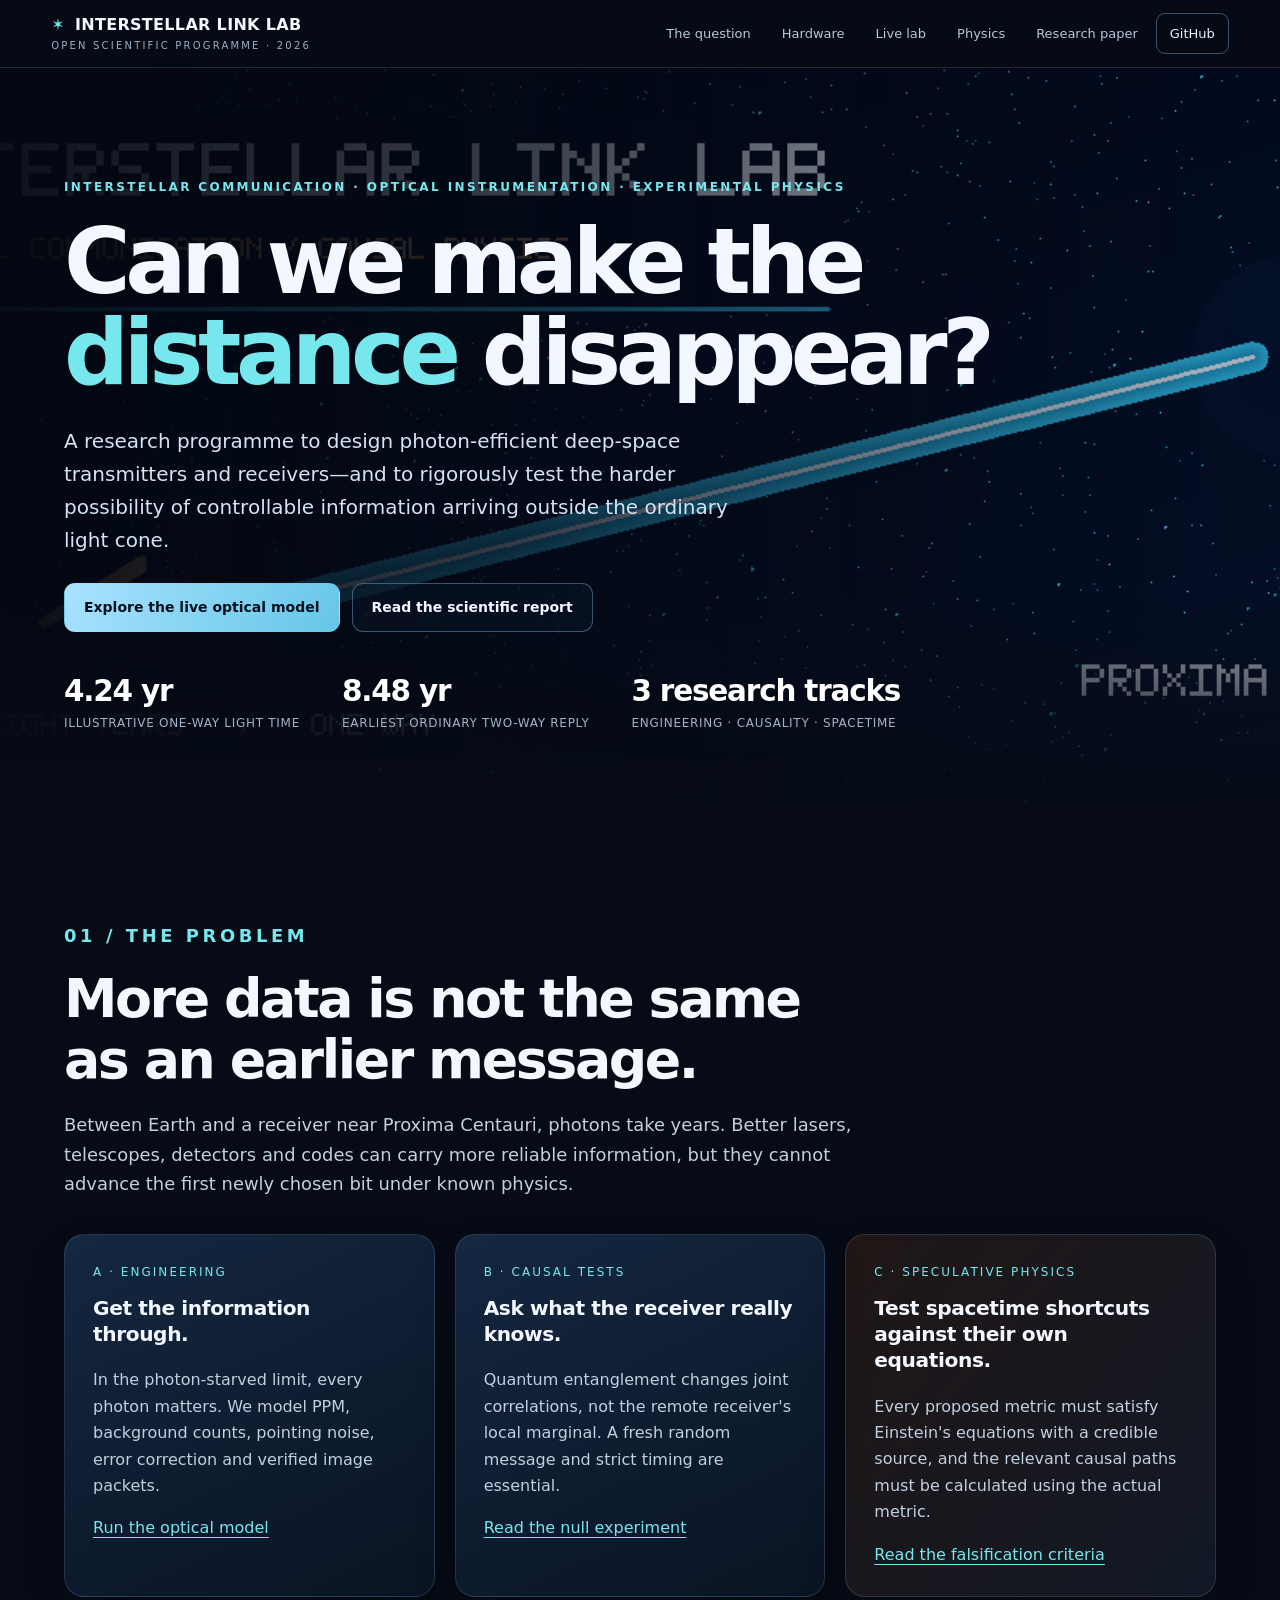
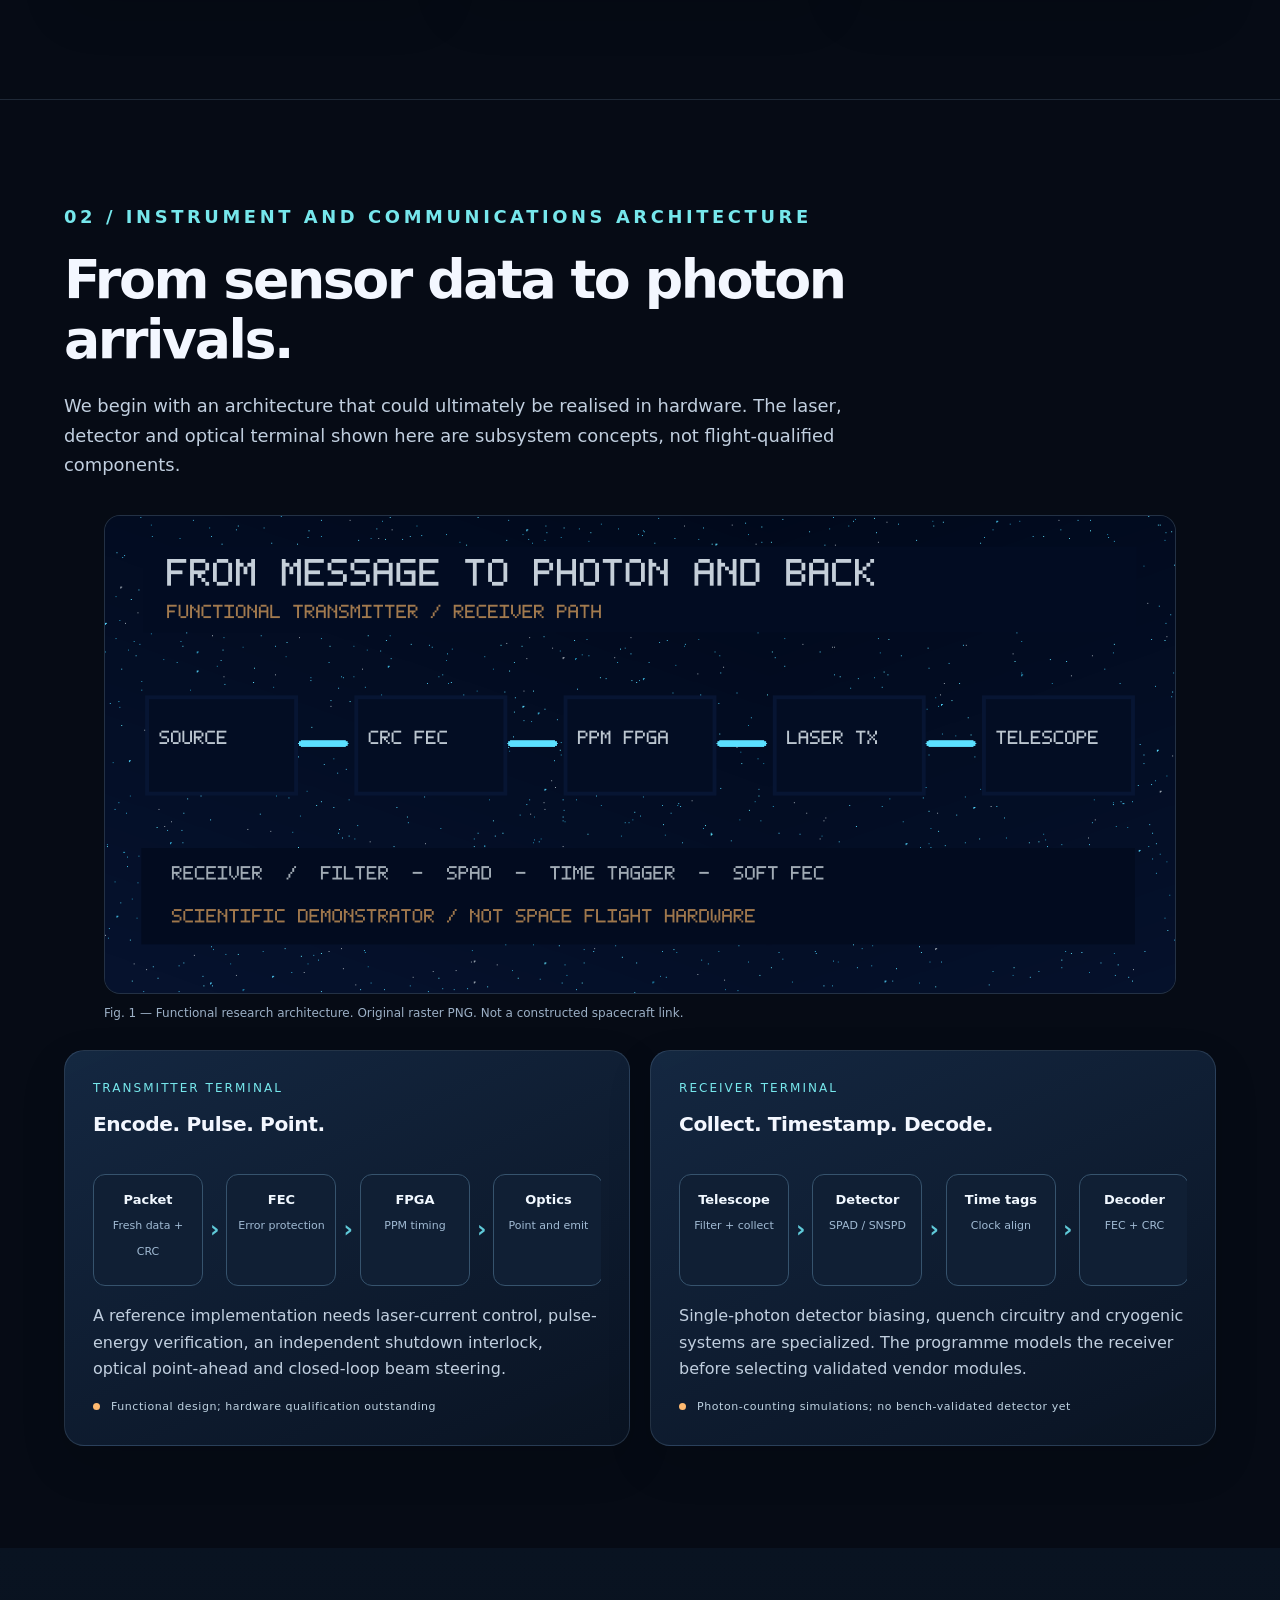
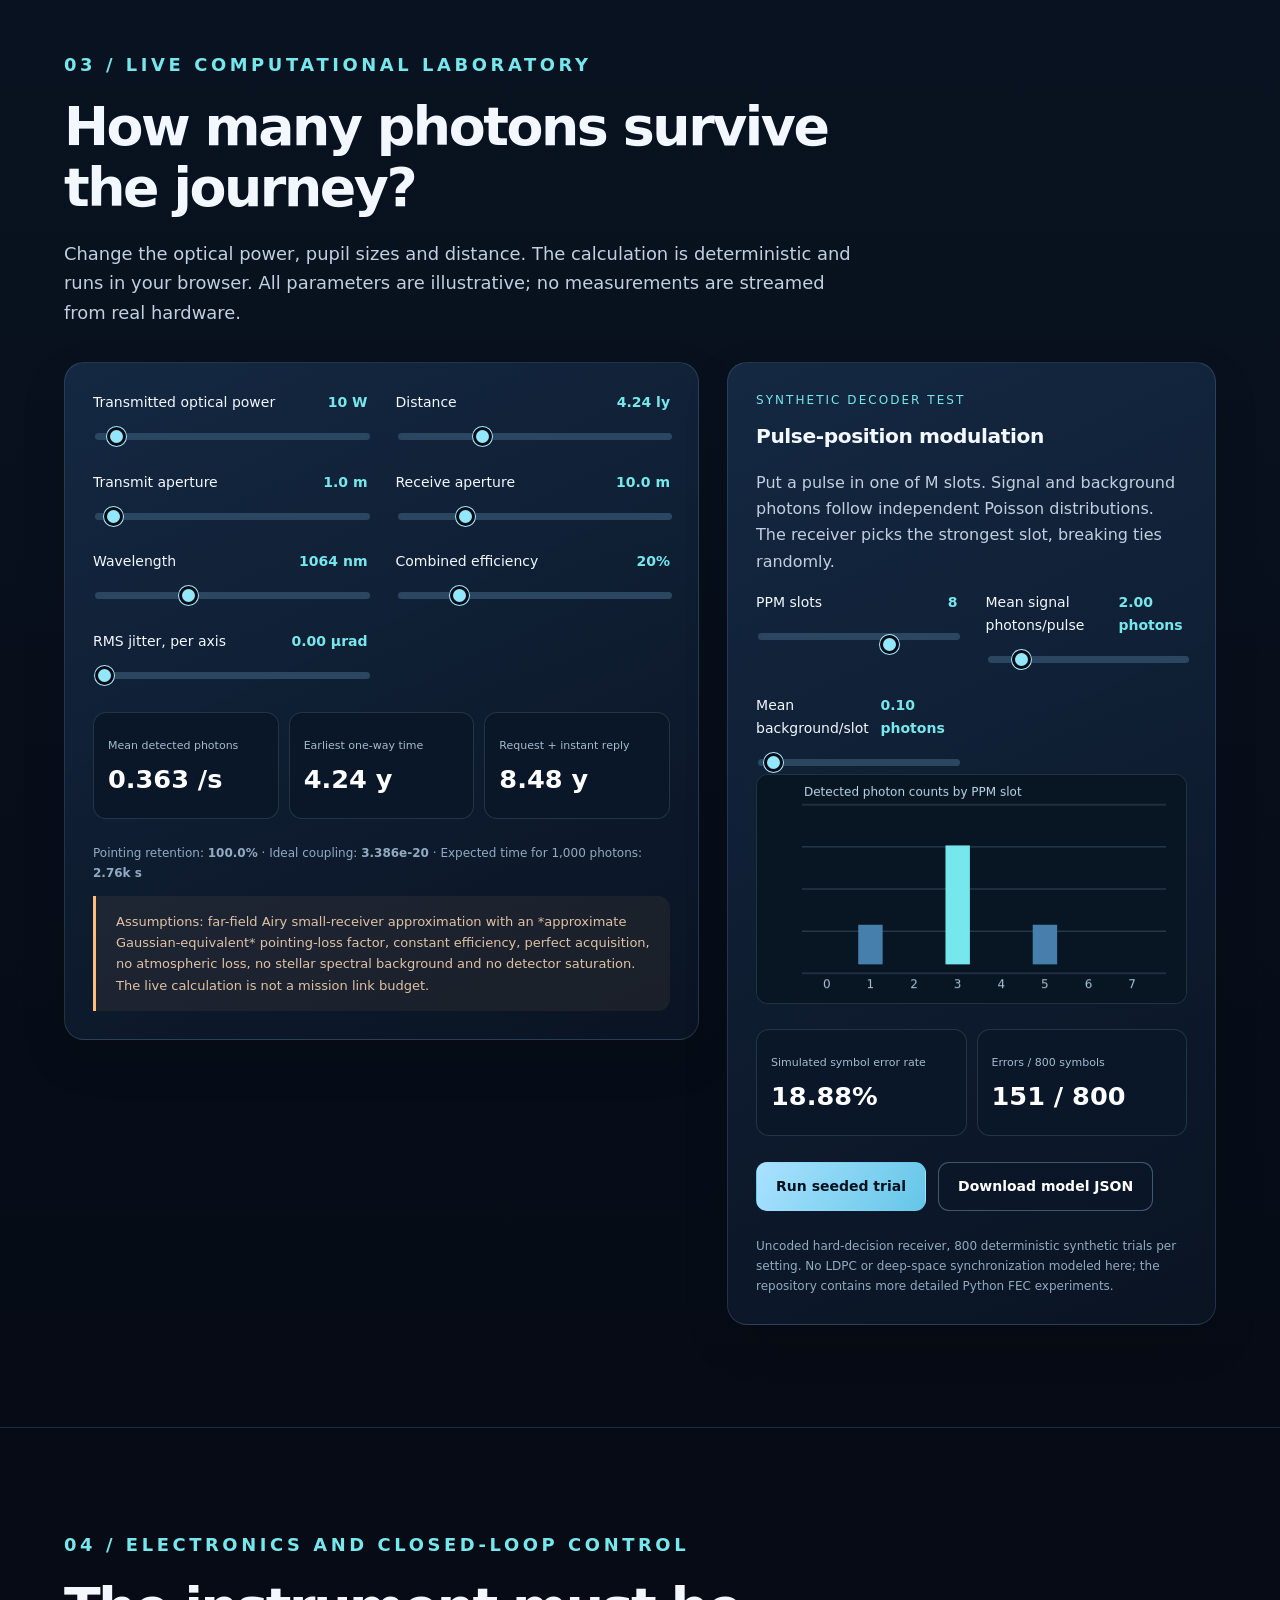
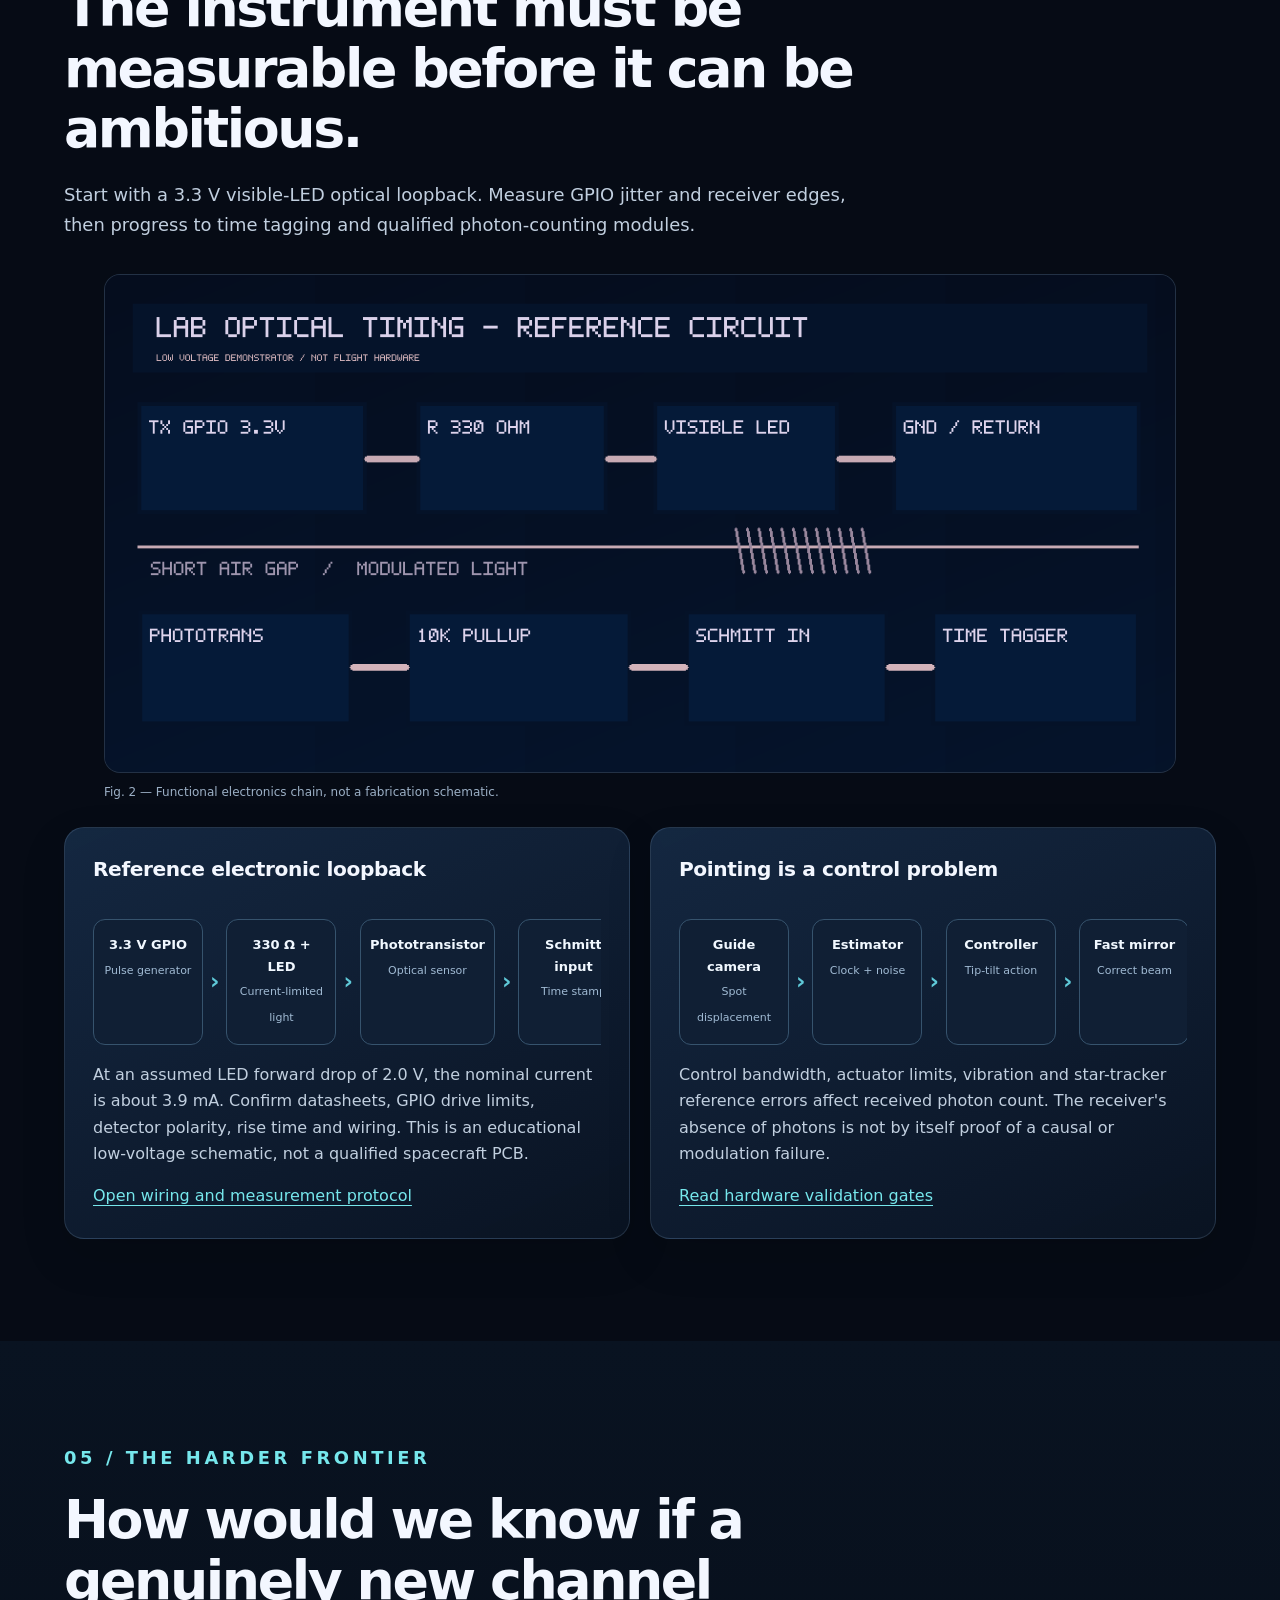
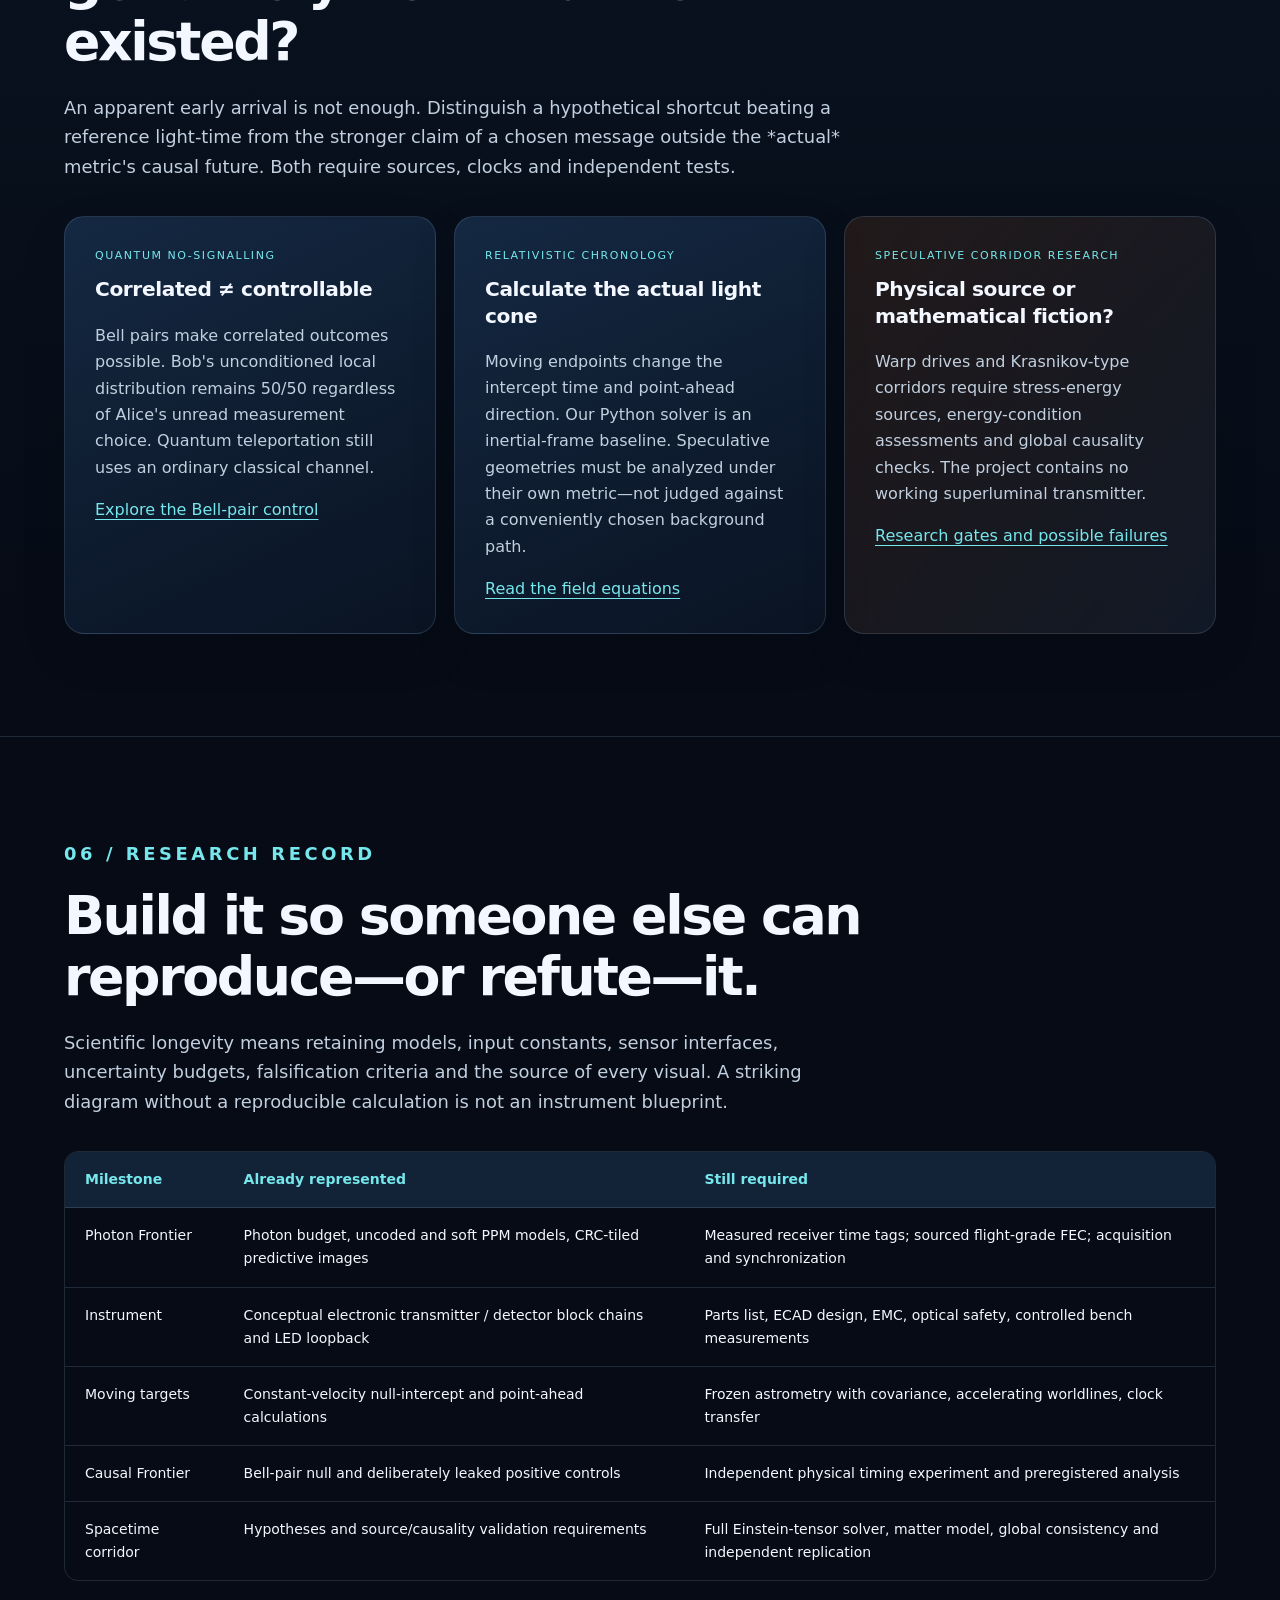
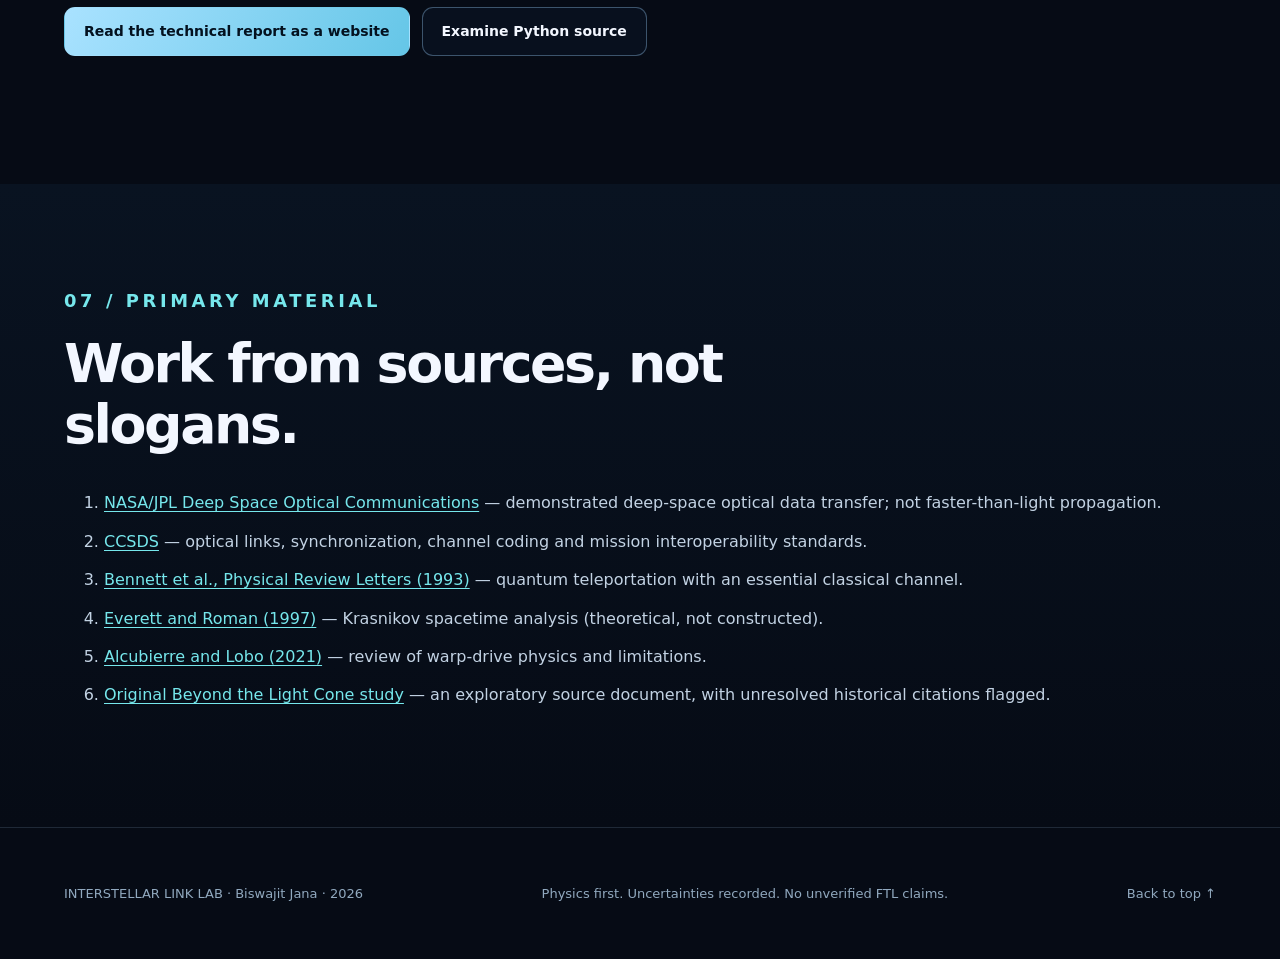
==== commit 3395b632: "Clarify reference-path shortcuts versus physical causal violations" ====
--- a/docs/index.html
+++ b/docs/index.html
@@ -152,7 +152,7 @@
   </div>
  </section>
  <section class="section inner section-alt" id="physics">
-  <div class="section-heading reveal"><p class="eyebrow">05 / The harder frontier</p><h2>How would we know if a genuinely new channel existed?</h2><p>An apparent early arrival is not enough. The message has to be freshly randomized and recoverable at a spacetime event outside the actual physical future causal set of the send event.</p></div>
+  <div class="section-heading reveal"><p class="eyebrow">05 / The harder frontier</p><h2>How would we know if a genuinely new channel existed?</h2><p>An apparent early arrival is not enough. Distinguish a hypothetical shortcut beating a reference light-time from the stronger claim of a chosen message outside the *actual* metric's causal future. Both require sources, clocks and independent tests.</p></div>
   <div class="research-path">
    <article class="panel reveal"><p class="field">Quantum no-signalling</p><h3>Correlated ≠ controllable</h3><p>Bell pairs make correlated outcomes possible. Bob's unconditioned local distribution remains 50/50 regardless of Alice's unread measurement choice. Quantum teleportation still uses an ordinary classical channel.</p><a class="readmore" href="no-signalling.html">Explore the Bell-pair control</a></article>
    <article class="panel reveal"><p class="field">Relativistic chronology</p><h3>Calculate the actual light cone</h3><p>Moving endpoints change the intercept time and point-ahead direction. Our Python solver is an inertial-frame baseline. Speculative geometries must be analyzed under their own metric—not judged against a conveniently chosen background path.</p><a class="readmore" href="report.html#geometry">Read the field equations</a></article>
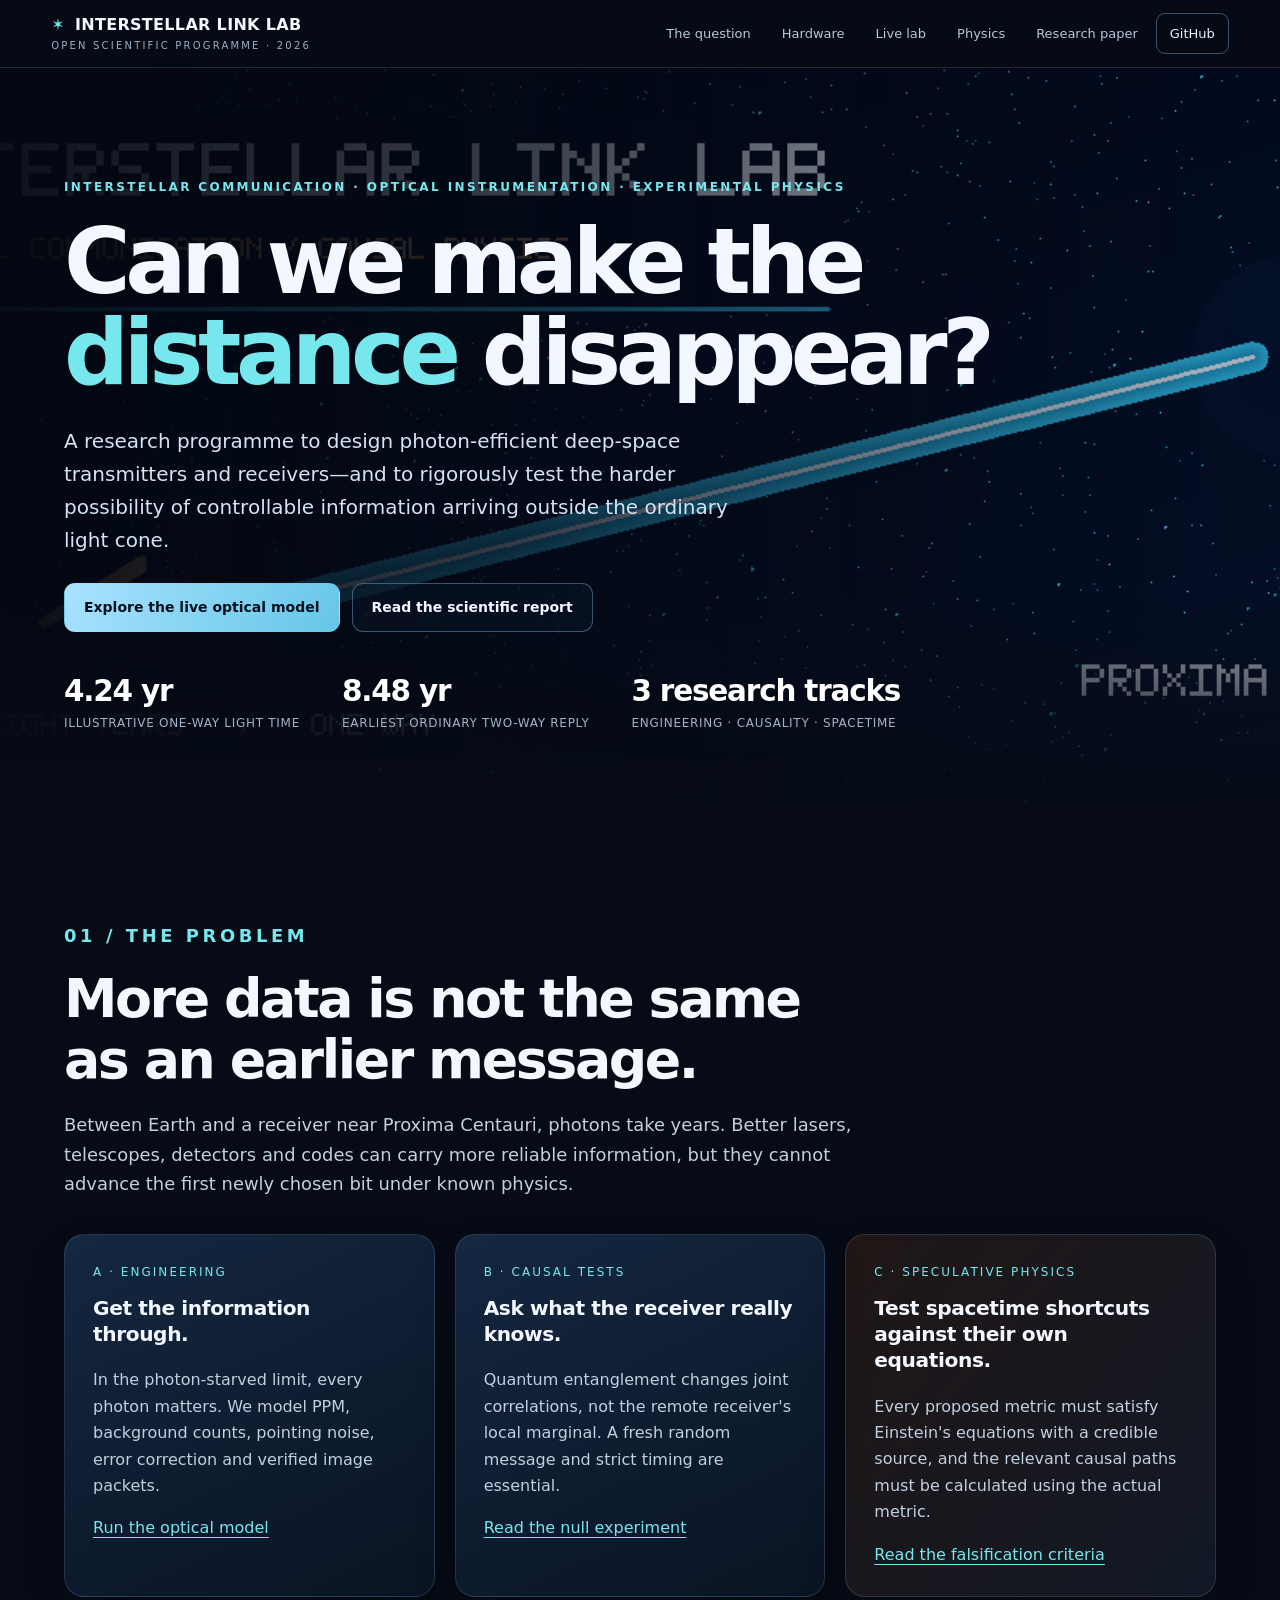
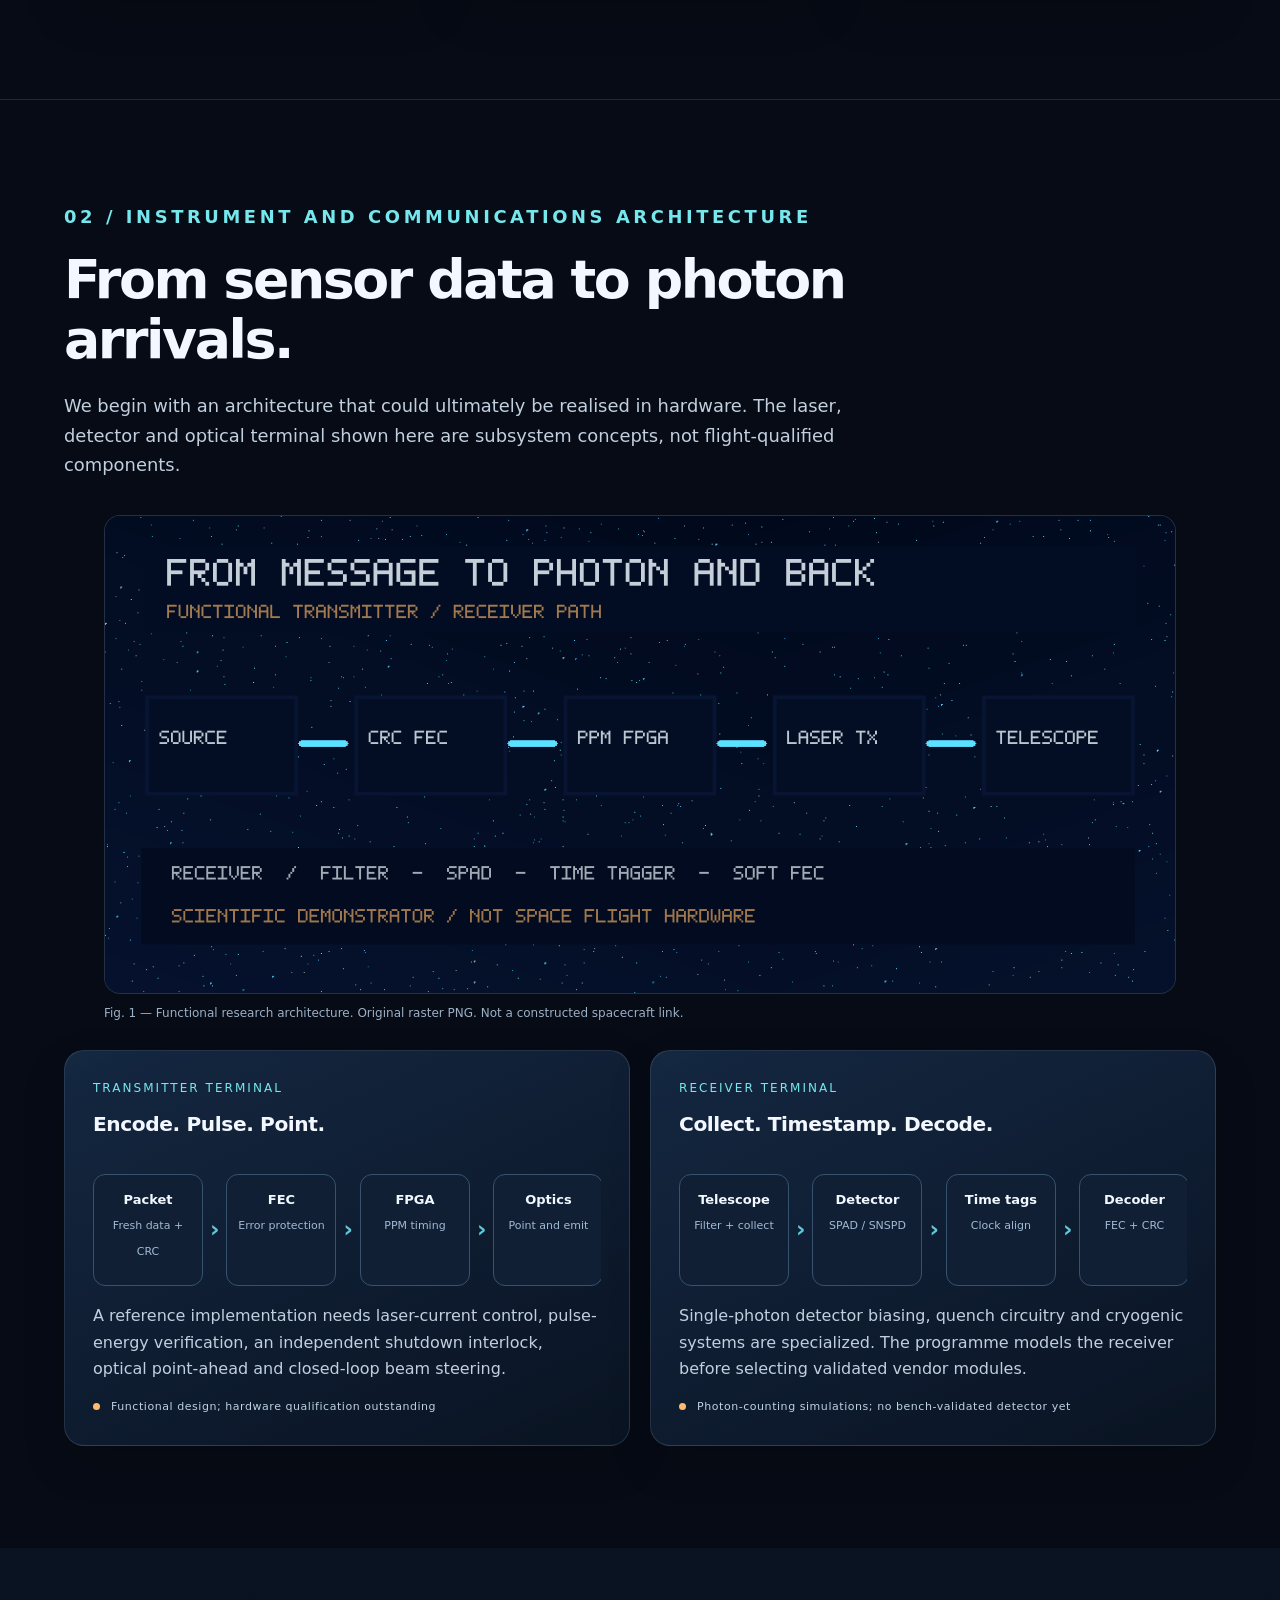
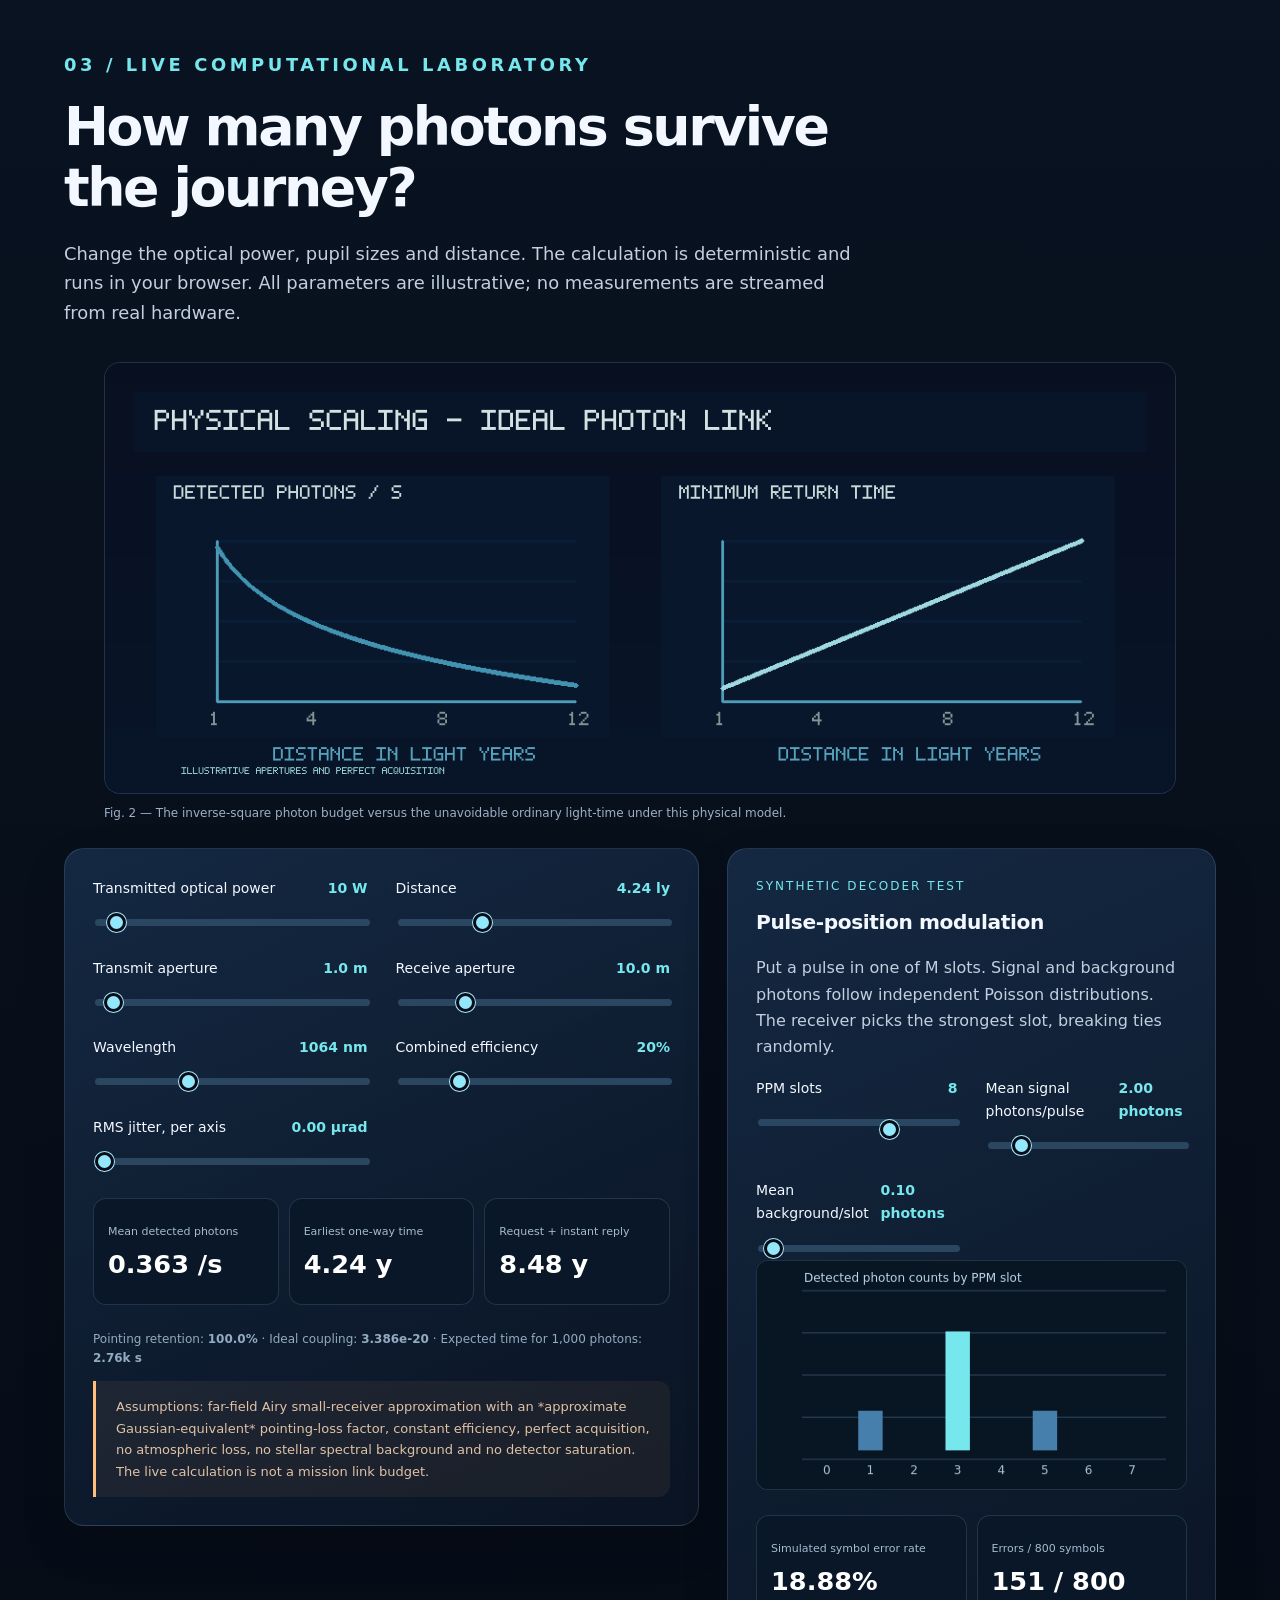
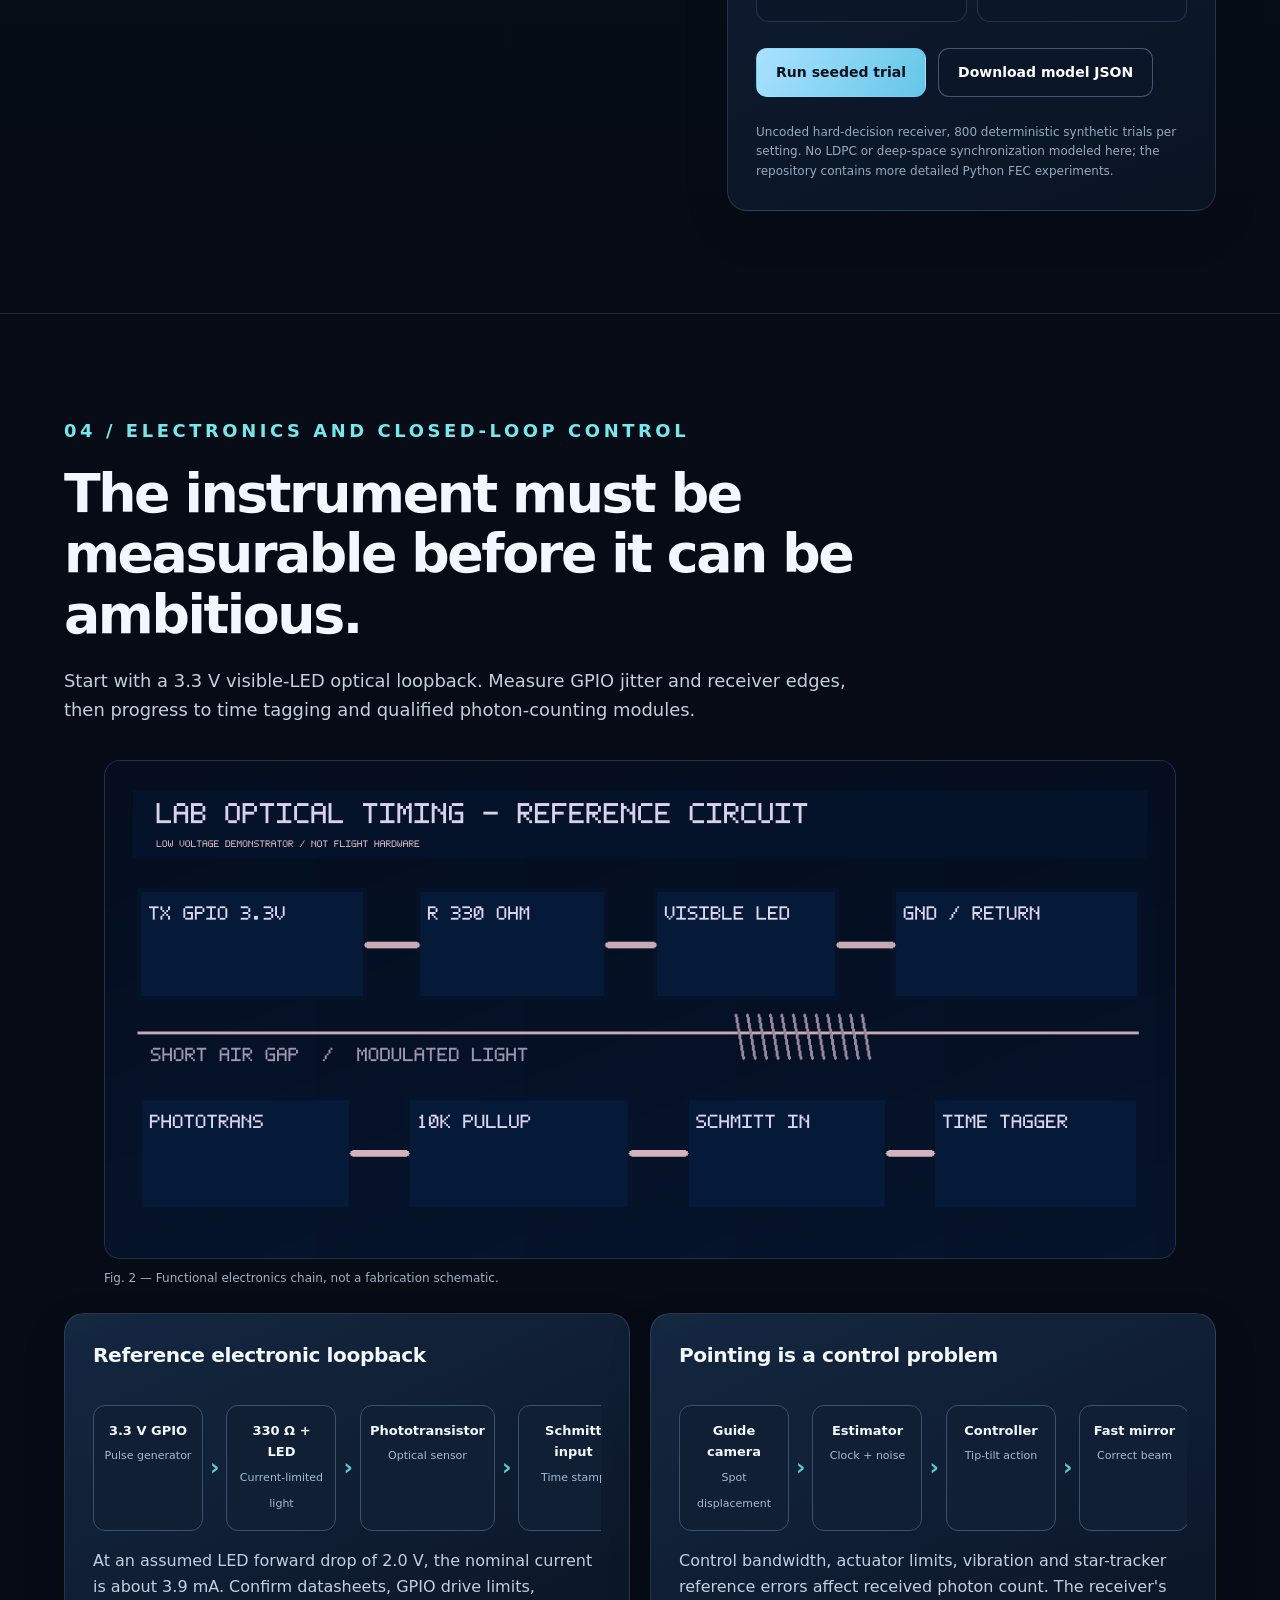
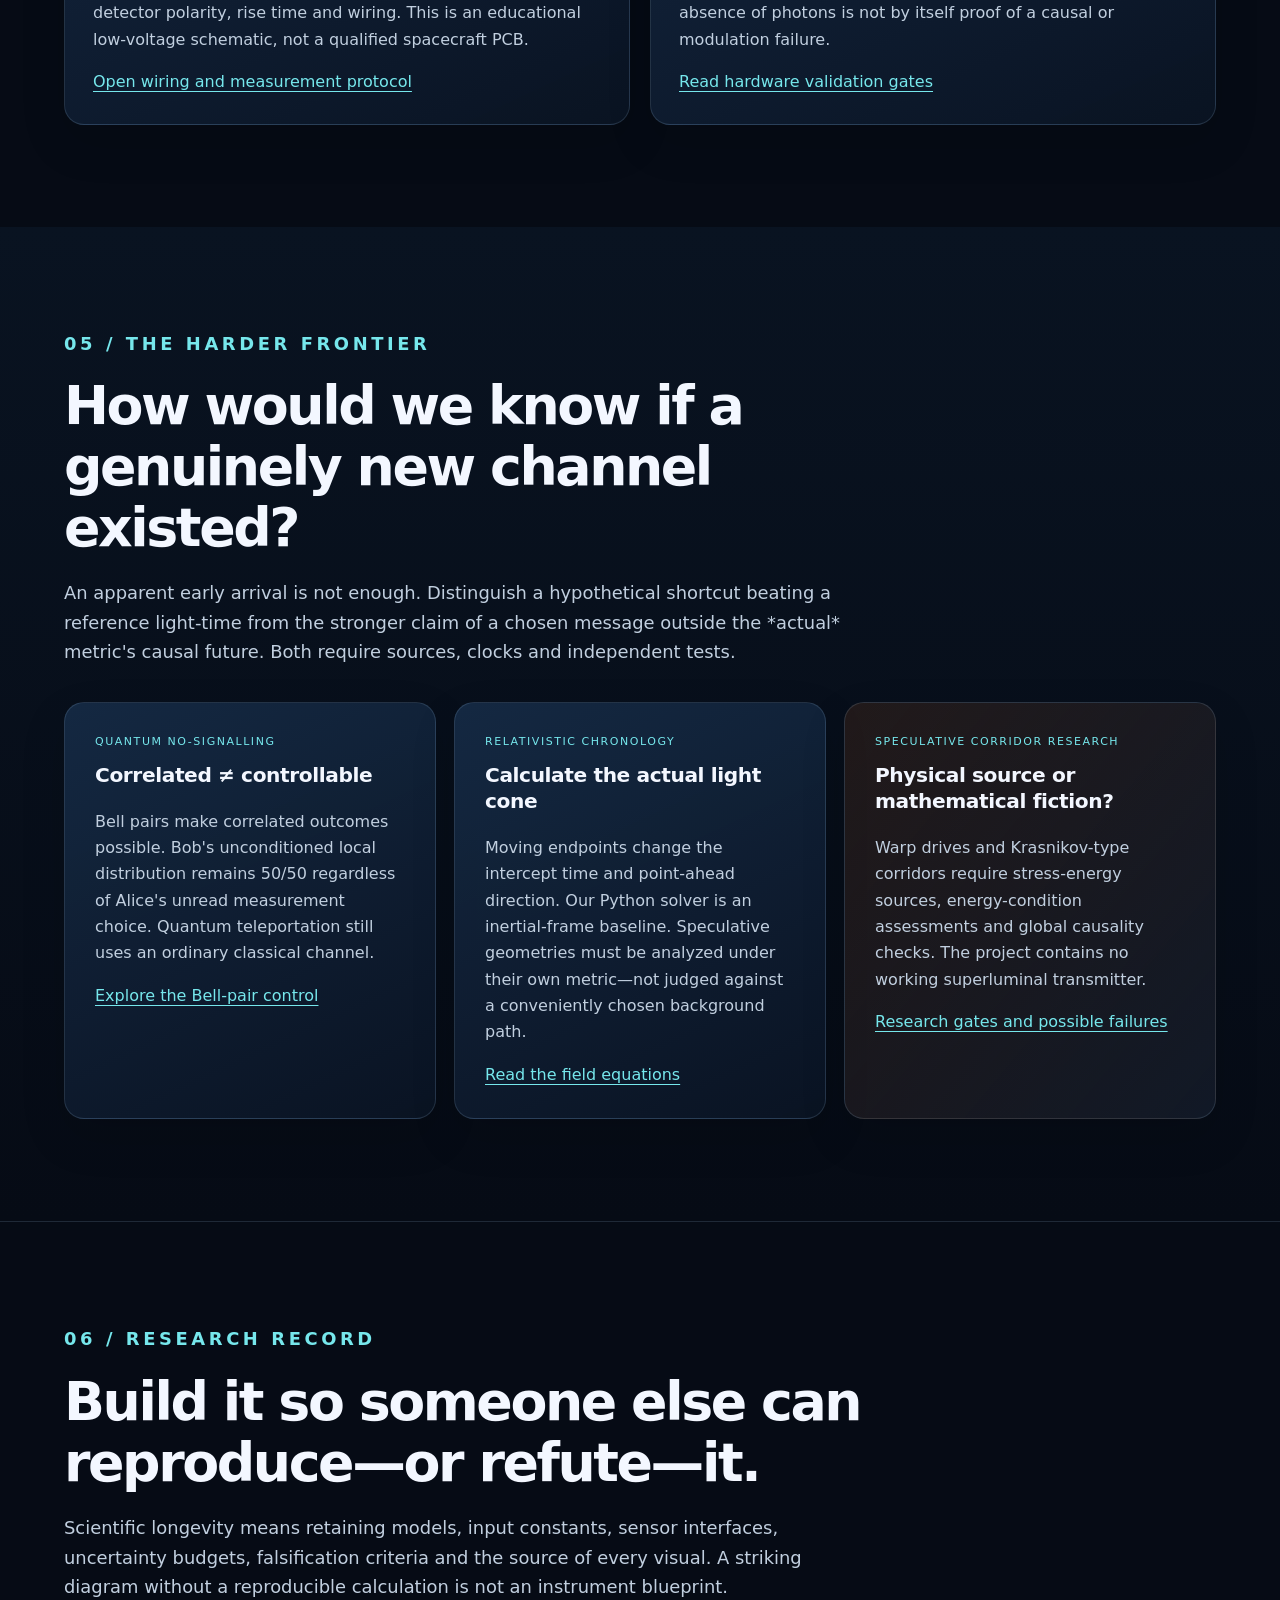
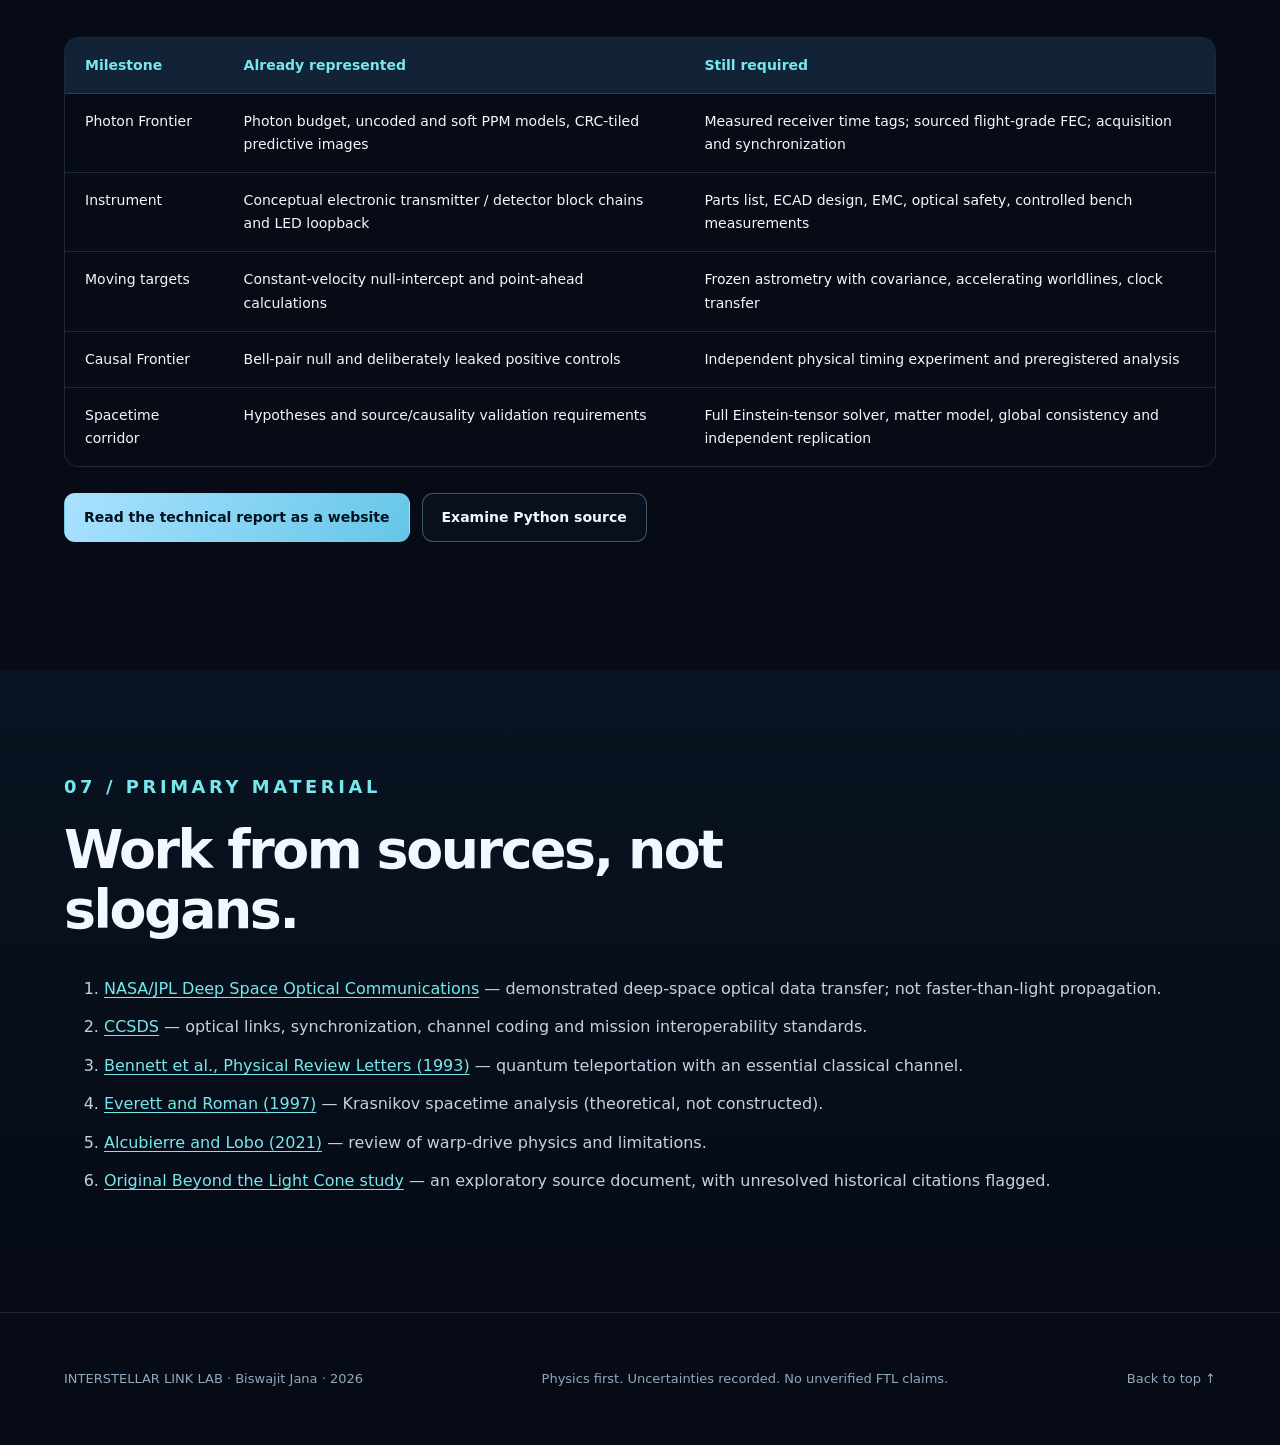
==== commit 9cd4aa99: "Feature original physical-scaling raster plot in research website" ====
--- a/docs/index.html
+++ b/docs/index.html
@@ -86,7 +86,7 @@
    <h2>How many photons survive the journey?</h2>
    <p>Change the optical power, pupil sizes and distance. The calculation is deterministic and runs in your browser. All parameters are illustrative; no measurements are streamed from real hardware.</p>
   </div>
-  <div class="arch-grid">
+  <figure class="reveal"><img class="full-image" src="images/physical_scaling.png" loading="lazy" alt="Raster plot showing idealized photon collection decreasing with distance and ordinary round-trip light time increasing" width="1120" height="450"><figcaption class="figure-note">Fig. 2 — The inverse-square photon budget versus the unavoidable ordinary light-time under this physical model.</figcaption></figure><div class="arch-grid" style="margin-top:24px">
    <div class="panel reveal">
     <div class="controls">
      <div class="control"><label for="power">Transmitted optical power <output id="powerOut"></output></label><input id="power" type="range" min="1" max="200" step="1" value="10"></div>
